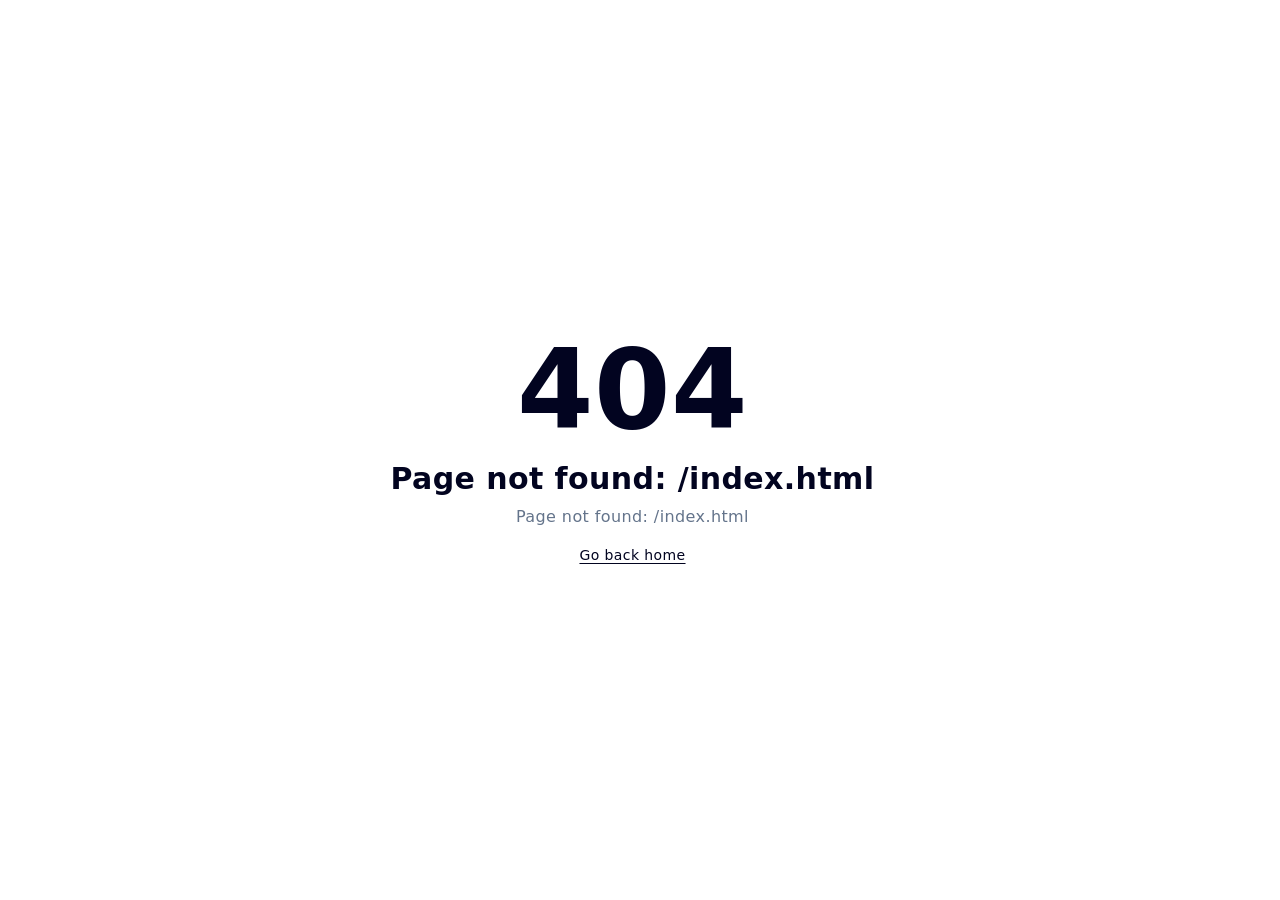
==== index.html @ 9f957e8a "init" ====
<!DOCTYPE html><html><head><meta charset="utf-8"><meta name="viewport" content="width=device-width, initial-scale=1"><script type="importmap">{"imports":{"#entry":"/_nuxt/DWWv4nrf.js"}}</script><title>InsightReader - 划词即问，即刻理解</title><link rel="stylesheet" href="/_nuxt/entry.cuLPhaO3.css" crossorigin><link rel="modulepreload" as="script" crossorigin href="/_nuxt/DWWv4nrf.js"><link rel="prefetch" as="script" crossorigin href="/_nuxt/DJZEI4eK.js"><link rel="prefetch" as="style" crossorigin href="/_nuxt/error-404.uf7-JO-j.css"><link rel="prefetch" as="script" crossorigin href="/_nuxt/D7Zs7Qw2.js"><link rel="prefetch" as="script" crossorigin href="/_nuxt/C3IiFqp8.js"><link rel="prefetch" as="style" crossorigin href="/_nuxt/error-500.CHLIJhcO.css"><link rel="prefetch" as="script" crossorigin href="/_nuxt/B2OCNB9g.js"><meta name="description" content="最好的阅读辅助工具"><script type="module" src="/_nuxt/DWWv4nrf.js" crossorigin></script><script id="unhead:payload" type="application/json">{"title":"InsightReader - 划词即问，即刻理解"}</script></head><body><div id="__nuxt"></div><div id="teleports"></div><script type="application/json" data-nuxt-data="nuxt-app" data-ssr="false" id="__NUXT_DATA__">[{"prerenderedAt":1,"serverRendered":2},1761038741684,false]</script><script>window.__NUXT__={};window.__NUXT__.config={public:{apiBase:"http://localhost:8886"},app:{baseURL:"/",buildId:"2e8b987e-43d2-4d5a-ba35-67a09da35ffc",buildAssetsDir:"/_nuxt/",cdnURL:""}}</script></body></html>
---- _nuxt/entry.cuLPhaO3.css ----
*,::backdrop,:after,:before{--tw-border-spacing-x:0;--tw-border-spacing-y:0;--tw-translate-x:0;--tw-translate-y:0;--tw-rotate:0;--tw-skew-x:0;--tw-skew-y:0;--tw-scale-x:1;--tw-scale-y:1;--tw-pan-x: ;--tw-pan-y: ;--tw-pinch-zoom: ;--tw-scroll-snap-strictness:proximity;--tw-gradient-from-position: ;--tw-gradient-via-position: ;--tw-gradient-to-position: ;--tw-ordinal: ;--tw-slashed-zero: ;--tw-numeric-figure: ;--tw-numeric-spacing: ;--tw-numeric-fraction: ;--tw-ring-inset: ;--tw-ring-offset-width:0px;--tw-ring-offset-color:#fff;--tw-ring-color:#3b82f680;--tw-ring-offset-shadow:0 0 #0000;--tw-ring-shadow:0 0 #0000;--tw-shadow:0 0 #0000;--tw-shadow-colored:0 0 #0000;--tw-blur: ;--tw-brightness: ;--tw-contrast: ;--tw-grayscale: ;--tw-hue-rotate: ;--tw-invert: ;--tw-saturate: ;--tw-sepia: ;--tw-drop-shadow: ;--tw-backdrop-blur: ;--tw-backdrop-brightness: ;--tw-backdrop-contrast: ;--tw-backdrop-grayscale: ;--tw-backdrop-hue-rotate: ;--tw-backdrop-invert: ;--tw-backdrop-opacity: ;--tw-backdrop-saturate: ;--tw-backdrop-sepia: ;--tw-contain-size: ;--tw-contain-layout: ;--tw-contain-paint: ;--tw-contain-style: }:host,html{line-height:1.5;-webkit-text-size-adjust:100%;font-family:ui-sans-serif,system-ui,sans-serif,Apple Color Emoji,Segoe UI Emoji,Segoe UI Symbol,Noto Color Emoji;font-feature-settings:normal;font-variation-settings:normal;tab-size:4;-webkit-tap-highlight-color:transparent}sub,sup{font-size:75%;line-height:0;position:relative;vertical-align:initial}button,input:where([type=button]),input:where([type=reset]),input:where([type=submit]){-webkit-appearance:button;background-color:initial;background-image:none}progress{vertical-align:initial}.w-fit{width:fit-content}.select-none{-webkit-user-select:none;user-select:none}.select-text{-webkit-user-select:text;user-select:text}.border-amber-200\/50{border-color:#fde68a80}.border-transparent{border-color:#0000}.border-l-transparent{border-left-color:#0000}.border-t-transparent{border-top-color:#0000}.bg-transparent{background-color:initial}.bg-\[radial-gradient\(\#e5e7eb_0\.5px\,transparent_0\.5px\)\]{background-image:radial-gradient(#e5e7eb .5px,#0000 0)}.bg-\[radial-gradient\(\#e5e7eb_1px\,transparent_1px\)\]{background-image:radial-gradient(#e5e7eb 1px,#0000 0)}.from-amber-100{--tw-gradient-from:#fef3c7 var(--tw-gradient-from-position);--tw-gradient-to:#fef3c700 var(--tw-gradient-to-position);--tw-gradient-stops:var(--tw-gradient-from),var(--tw-gradient-to)}.from-amber-400{--tw-gradient-from:#fbbf24 var(--tw-gradient-from-position);--tw-gradient-to:#fbbf2400 var(--tw-gradient-to-position);--tw-gradient-stops:var(--tw-gradient-from),var(--tw-gradient-to)}.from-amber-50\/50{--tw-gradient-from:#fffbeb80 var(--tw-gradient-from-position);--tw-gradient-to:#fffbeb00 var(--tw-gradient-to-position);--tw-gradient-stops:var(--tw-gradient-from),var(--tw-gradient-to)}.from-amber-500{--tw-gradient-from:#f59e0b var(--tw-gradient-from-position);--tw-gradient-to:#f59e0b00 var(--tw-gradient-to-position);--tw-gradient-stops:var(--tw-gradient-from),var(--tw-gradient-to)}.from-amber-600{--tw-gradient-from:#d97706 var(--tw-gradient-from-position);--tw-gradient-to:#d9770600 var(--tw-gradient-to-position);--tw-gradient-stops:var(--tw-gradient-from),var(--tw-gradient-to)}.from-blue-400{--tw-gradient-from:#60a5fa var(--tw-gradient-from-position);--tw-gradient-to:#60a5fa00 var(--tw-gradient-to-position);--tw-gradient-stops:var(--tw-gradient-from),var(--tw-gradient-to)}.from-blue-50{--tw-gradient-from:#eff6ff var(--tw-gradient-from-position);--tw-gradient-to:#eff6ff00 var(--tw-gradient-to-position);--tw-gradient-stops:var(--tw-gradient-from),var(--tw-gradient-to)}.from-blue-500{--tw-gradient-from:#3b82f6 var(--tw-gradient-from-position);--tw-gradient-to:#3b82f600 var(--tw-gradient-to-position);--tw-gradient-stops:var(--tw-gradient-from),var(--tw-gradient-to)}.from-emerald-100{--tw-gradient-from:#d1fae5 var(--tw-gradient-from-position);--tw-gradient-to:#d1fae500 var(--tw-gradient-to-position);--tw-gradient-stops:var(--tw-gradient-from),var(--tw-gradient-to)}.from-emerald-400{--tw-gradient-from:#34d399 var(--tw-gradient-from-position);--tw-gradient-to:#34d39900 var(--tw-gradient-to-position);--tw-gradient-stops:var(--tw-gradient-from),var(--tw-gradient-to)}.from-emerald-50{--tw-gradient-from:#ecfdf5 var(--tw-gradient-from-position);--tw-gradient-to:#ecfdf500 var(--tw-gradient-to-position);--tw-gradient-stops:var(--tw-gradient-from),var(--tw-gradient-to)}.from-emerald-50\/50{--tw-gradient-from:#ecfdf580 var(--tw-gradient-from-position);--tw-gradient-to:#ecfdf500 var(--tw-gradient-to-position);--tw-gradient-stops:var(--tw-gradient-from),var(--tw-gradient-to)}.from-emerald-50\/80{--tw-gradient-from:#ecfdf5cc var(--tw-gradient-from-position);--tw-gradient-to:#ecfdf500 var(--tw-gradient-to-position);--tw-gradient-stops:var(--tw-gradient-from),var(--tw-gradient-to)}.from-emerald-500{--tw-gradient-from:#10b981 var(--tw-gradient-from-position);--tw-gradient-to:#10b98100 var(--tw-gradient-to-position);--tw-gradient-stops:var(--tw-gradient-from),var(--tw-gradient-to)}.from-emerald-600{--tw-gradient-from:#059669 var(--tw-gradient-from-position);--tw-gradient-to:#05966900 var(--tw-gradient-to-position);--tw-gradient-stops:var(--tw-gradient-from),var(--tw-gradient-to)}.from-gray-200{--tw-gradient-from:#e5e7eb var(--tw-gradient-from-position);--tw-gradient-to:#e5e7eb00 var(--tw-gradient-to-position);--tw-gradient-stops:var(--tw-gradient-from),var(--tw-gradient-to)}.from-gray-50{--tw-gradient-from:#f9fafb var(--tw-gradient-from-position);--tw-gradient-to:#f9fafb00 var(--tw-gradient-to-position);--tw-gradient-stops:var(--tw-gradient-from),var(--tw-gradient-to)}.from-gray-900{--tw-gradient-from:#111827 var(--tw-gradient-from-position);--tw-gradient-to:#11182700 var(--tw-gradient-to-position);--tw-gradient-stops:var(--tw-gradient-from),var(--tw-gradient-to)}.from-green-400{--tw-gradient-from:#4ade80 var(--tw-gradient-from-position);--tw-gradient-to:#4ade8000 var(--tw-gradient-to-position);--tw-gradient-stops:var(--tw-gradient-from),var(--tw-gradient-to)}.from-indigo-50\/50{--tw-gradient-from:#eef2ff80 var(--tw-gradient-from-position);--tw-gradient-to:#eef2ff00 var(--tw-gradient-to-position);--tw-gradient-stops:var(--tw-gradient-from),var(--tw-gradient-to)}.from-indigo-500{--tw-gradient-from:#6366f1 var(--tw-gradient-from-position);--tw-gradient-to:#6366f100 var(--tw-gradient-to-position);--tw-gradient-stops:var(--tw-gradient-from),var(--tw-gradient-to)}.from-indigo-600{--tw-gradient-from:#4f46e5 var(--tw-gradient-from-position);--tw-gradient-to:#4f46e500 var(--tw-gradient-to-position);--tw-gradient-stops:var(--tw-gradient-from),var(--tw-gradient-to)}.from-orange-50{--tw-gradient-from:#fff7ed var(--tw-gradient-from-position);--tw-gradient-to:#fff7ed00 var(--tw-gradient-to-position);--tw-gradient-stops:var(--tw-gradient-from),var(--tw-gradient-to)}.from-orange-500{--tw-gradient-from:#f97316 var(--tw-gradient-from-position);--tw-gradient-to:#f9731600 var(--tw-gradient-to-position);--tw-gradient-stops:var(--tw-gradient-from),var(--tw-gradient-to)}.from-purple-100{--tw-gradient-from:#f3e8ff var(--tw-gradient-from-position);--tw-gradient-to:#f3e8ff00 var(--tw-gradient-to-position);--tw-gradient-stops:var(--tw-gradient-from),var(--tw-gradient-to)}.from-purple-50{--tw-gradient-from:#faf5ff var(--tw-gradient-from-position);--tw-gradient-to:#faf5ff00 var(--tw-gradient-to-position);--tw-gradient-stops:var(--tw-gradient-from),var(--tw-gradient-to)}.from-purple-500{--tw-gradient-from:#a855f7 var(--tw-gradient-from-position);--tw-gradient-to:#a855f700 var(--tw-gradient-to-position);--tw-gradient-stops:var(--tw-gradient-from),var(--tw-gradient-to)}.from-purple-600{--tw-gradient-from:#9333ea var(--tw-gradient-from-position);--tw-gradient-to:#9333ea00 var(--tw-gradient-to-position);--tw-gradient-stops:var(--tw-gradient-from),var(--tw-gradient-to)}.from-purple-800{--tw-gradient-from:#6b21a8 var(--tw-gradient-from-position);--tw-gradient-to:#6b21a800 var(--tw-gradient-to-position);--tw-gradient-stops:var(--tw-gradient-from),var(--tw-gradient-to)}.from-rose-50\/50{--tw-gradient-from:#fff1f280 var(--tw-gradient-from-position);--tw-gradient-to:#fff1f200 var(--tw-gradient-to-position);--tw-gradient-stops:var(--tw-gradient-from),var(--tw-gradient-to)}.from-rose-500{--tw-gradient-from:#f43f5e var(--tw-gradient-from-position);--tw-gradient-to:#f43f5e00 var(--tw-gradient-to-position);--tw-gradient-stops:var(--tw-gradient-from),var(--tw-gradient-to)}.from-slate-100{--tw-gradient-from:#f1f5f9 var(--tw-gradient-from-position);--tw-gradient-to:#f1f5f900 var(--tw-gradient-to-position);--tw-gradient-stops:var(--tw-gradient-from),var(--tw-gradient-to)}.from-slate-50{--tw-gradient-from:#f8fafc var(--tw-gradient-from-position);--tw-gradient-to:#f8fafc00 var(--tw-gradient-to-position);--tw-gradient-stops:var(--tw-gradient-from),var(--tw-gradient-to)}.from-slate-50\/30{--tw-gradient-from:#f8fafc4d var(--tw-gradient-from-position);--tw-gradient-to:#f8fafc00 var(--tw-gradient-to-position);--tw-gradient-stops:var(--tw-gradient-from),var(--tw-gradient-to)}.from-slate-50\/50{--tw-gradient-from:#f8fafc80 var(--tw-gradient-from-position);--tw-gradient-to:#f8fafc00 var(--tw-gradient-to-position);--tw-gradient-stops:var(--tw-gradient-from),var(--tw-gradient-to)}.from-slate-500{--tw-gradient-from:#64748b var(--tw-gradient-from-position);--tw-gradient-to:#64748b00 var(--tw-gradient-to-position);--tw-gradient-stops:var(--tw-gradient-from),var(--tw-gradient-to)}.from-slate-600{--tw-gradient-from:#475569 var(--tw-gradient-from-position);--tw-gradient-to:#47556900 var(--tw-gradient-to-position);--tw-gradient-stops:var(--tw-gradient-from),var(--tw-gradient-to)}.from-slate-800{--tw-gradient-from:#1e293b var(--tw-gradient-from-position);--tw-gradient-to:#1e293b00 var(--tw-gradient-to-position);--tw-gradient-stops:var(--tw-gradient-from),var(--tw-gradient-to)}.from-teal-50{--tw-gradient-from:#f0fdfa var(--tw-gradient-from-position);--tw-gradient-to:#f0fdfa00 var(--tw-gradient-to-position);--tw-gradient-stops:var(--tw-gradient-from),var(--tw-gradient-to)}.from-teal-50\/50{--tw-gradient-from:#f0fdfa80 var(--tw-gradient-from-position);--tw-gradient-to:#f0fdfa00 var(--tw-gradient-to-position);--tw-gradient-stops:var(--tw-gradient-from),var(--tw-gradient-to)}.from-teal-500{--tw-gradient-from:#14b8a6 var(--tw-gradient-from-position);--tw-gradient-to:#14b8a600 var(--tw-gradient-to-position);--tw-gradient-stops:var(--tw-gradient-from),var(--tw-gradient-to)}.from-transparent{--tw-gradient-from:#0000 var(--tw-gradient-from-position);--tw-gradient-to:#0000 var(--tw-gradient-to-position);--tw-gradient-stops:var(--tw-gradient-from),var(--tw-gradient-to)}.from-violet-100{--tw-gradient-from:#ede9fe var(--tw-gradient-from-position);--tw-gradient-to:#ede9fe00 var(--tw-gradient-to-position);--tw-gradient-stops:var(--tw-gradient-from),var(--tw-gradient-to)}.from-violet-500{--tw-gradient-from:#8b5cf6 var(--tw-gradient-from-position);--tw-gradient-to:#8b5cf600 var(--tw-gradient-to-position);--tw-gradient-stops:var(--tw-gradient-from),var(--tw-gradient-to)}.from-violet-500\/80{--tw-gradient-from:#8b5cf6cc var(--tw-gradient-from-position);--tw-gradient-to:#8b5cf600 var(--tw-gradient-to-position);--tw-gradient-stops:var(--tw-gradient-from),var(--tw-gradient-to)}.from-violet-600{--tw-gradient-from:#7c3aed var(--tw-gradient-from-position);--tw-gradient-to:#7c3aed00 var(--tw-gradient-to-position);--tw-gradient-stops:var(--tw-gradient-from),var(--tw-gradient-to)}.from-white{--tw-gradient-from:#fff var(--tw-gradient-from-position);--tw-gradient-to:#fff0 var(--tw-gradient-to-position);--tw-gradient-stops:var(--tw-gradient-from),var(--tw-gradient-to)}.from-yellow-500{--tw-gradient-from:#eab308 var(--tw-gradient-from-position);--tw-gradient-to:#eab30800 var(--tw-gradient-to-position);--tw-gradient-stops:var(--tw-gradient-from),var(--tw-gradient-to)}.via-gray-200{--tw-gradient-to:#e5e7eb00 var(--tw-gradient-to-position);--tw-gradient-stops:var(--tw-gradient-from),#e5e7eb var(--tw-gradient-via-position),var(--tw-gradient-to)}.via-gray-800{--tw-gradient-to:#1f293700 var(--tw-gradient-to-position);--tw-gradient-stops:var(--tw-gradient-from),#1f2937 var(--tw-gradient-via-position),var(--tw-gradient-to)}.via-slate-50\/30{--tw-gradient-to:#f8fafc00 var(--tw-gradient-to-position);--tw-gradient-stops:var(--tw-gradient-from),#f8fafc4d var(--tw-gradient-via-position),var(--tw-gradient-to)}.via-slate-700{--tw-gradient-to:#33415500 var(--tw-gradient-to-position);--tw-gradient-stops:var(--tw-gradient-from),#334155 var(--tw-gradient-via-position),var(--tw-gradient-to)}.via-teal-50{--tw-gradient-to:#f0fdfa00 var(--tw-gradient-to-position);--tw-gradient-stops:var(--tw-gradient-from),#f0fdfa var(--tw-gradient-via-position),var(--tw-gradient-to)}.via-teal-600{--tw-gradient-to:#0d948800 var(--tw-gradient-to-position);--tw-gradient-stops:var(--tw-gradient-from),#0d9488 var(--tw-gradient-via-position),var(--tw-gradient-to)}.via-violet-700{--tw-gradient-to:#6d28d900 var(--tw-gradient-to-position);--tw-gradient-stops:var(--tw-gradient-from),#6d28d9 var(--tw-gradient-via-position),var(--tw-gradient-to)}.via-white{--tw-gradient-to:#fff0 var(--tw-gradient-to-position);--tw-gradient-stops:var(--tw-gradient-from),#fff var(--tw-gradient-via-position),var(--tw-gradient-to)}.via-white\/20{--tw-gradient-to:#fff0 var(--tw-gradient-to-position);--tw-gradient-stops:var(--tw-gradient-from),#fff3 var(--tw-gradient-via-position),var(--tw-gradient-to)}.to-blue-50\/50{--tw-gradient-to:#eff6ff80 var(--tw-gradient-to-position)}.to-cyan-50\/50{--tw-gradient-to:#ecfeff80 var(--tw-gradient-to-position)}.to-green-50\/50{--tw-gradient-to:#f0fdf480 var(--tw-gradient-to-position)}.to-orange-50\/50{--tw-gradient-to:#fff7ed80 var(--tw-gradient-to-position)}.to-pink-50\/50{--tw-gradient-to:#fdf2f880 var(--tw-gradient-to-position)}.to-purple-600\/80{--tw-gradient-to:#9333eacc var(--tw-gradient-to-position)}.to-teal-50\/50{--tw-gradient-to:#f0fdfa80 var(--tw-gradient-to-position)}.to-teal-50\/80{--tw-gradient-to:#f0fdfacc var(--tw-gradient-to-position)}.to-transparent{--tw-gradient-to:#0000 var(--tw-gradient-to-position)}.to-zinc-50\/30{--tw-gradient-to:#fafafa4d var(--tw-gradient-to-position)}.to-zinc-50\/50{--tw-gradient-to:#fafafa80 var(--tw-gradient-to-position)}.object-cover{object-fit:cover}.text-transparent{color:#0000}.shadow-2xl{--tw-shadow:0 25px 50px -12px #00000040;--tw-shadow-colored:0 25px 50px -12px var(--tw-shadow-color)}.shadow-lg{--tw-shadow:0 10px 15px -3px #0000001a,0 4px 6px -4px #0000001a;--tw-shadow-colored:0 10px 15px -3px var(--tw-shadow-color),0 4px 6px -4px var(--tw-shadow-color)}.shadow-md{--tw-shadow:0 4px 6px -1px #0000001a,0 2px 4px -2px #0000001a;--tw-shadow-colored:0 4px 6px -1px var(--tw-shadow-color),0 2px 4px -2px var(--tw-shadow-color)}.shadow-sm{--tw-shadow:0 1px 2px 0 #0000000d;--tw-shadow-colored:0 1px 2px 0 var(--tw-shadow-color)}.shadow-emerald-500\/25{--tw-shadow-color:#10b98140;--tw-shadow:var(--tw-shadow-colored)}.shadow-emerald-500\/50{--tw-shadow-color:#10b98180;--tw-shadow:var(--tw-shadow-colored)}.shadow-gray-200\/50{--tw-shadow-color:#e5e7eb80;--tw-shadow:var(--tw-shadow-colored)}.outline-none{outline:2px solid #0000;outline-offset:2px}.file\:bg-transparent::file-selector-button{background-color:initial}.hover\:from-blue-600:hover{--tw-gradient-from:#2563eb var(--tw-gradient-from-position);--tw-gradient-to:#2563eb00 var(--tw-gradient-to-position);--tw-gradient-stops:var(--tw-gradient-from),var(--tw-gradient-to)}.hover\:from-emerald-50:hover{--tw-gradient-from:#ecfdf5 var(--tw-gradient-from-position);--tw-gradient-to:#ecfdf500 var(--tw-gradient-to-position);--tw-gradient-stops:var(--tw-gradient-from),var(--tw-gradient-to)}.hover\:from-emerald-600:hover{--tw-gradient-from:#059669 var(--tw-gradient-from-position);--tw-gradient-to:#05966900 var(--tw-gradient-to-position);--tw-gradient-stops:var(--tw-gradient-from),var(--tw-gradient-to)}.hover\:from-emerald-700:hover{--tw-gradient-from:#047857 var(--tw-gradient-from-position);--tw-gradient-to:#04785700 var(--tw-gradient-to-position);--tw-gradient-stops:var(--tw-gradient-from),var(--tw-gradient-to)}.hover\:from-orange-600:hover{--tw-gradient-from:#ea580c var(--tw-gradient-from-position);--tw-gradient-to:#ea580c00 var(--tw-gradient-to-position);--tw-gradient-stops:var(--tw-gradient-from),var(--tw-gradient-to)}.hover\:from-purple-700:hover{--tw-gradient-from:#7e22ce var(--tw-gradient-from-position);--tw-gradient-to:#7e22ce00 var(--tw-gradient-to-position);--tw-gradient-stops:var(--tw-gradient-from),var(--tw-gradient-to)}.hover\:from-slate-50:hover{--tw-gradient-from:#f8fafc var(--tw-gradient-from-position);--tw-gradient-to:#f8fafc00 var(--tw-gradient-to-position);--tw-gradient-stops:var(--tw-gradient-from),var(--tw-gradient-to)}.hover\:from-violet-600:hover{--tw-gradient-from:#7c3aed var(--tw-gradient-from-position);--tw-gradient-to:#7c3aed00 var(--tw-gradient-to-position);--tw-gradient-stops:var(--tw-gradient-from),var(--tw-gradient-to)}.hover\:shadow-lg:hover{--tw-shadow:0 10px 15px -3px #0000001a,0 4px 6px -4px #0000001a;--tw-shadow-colored:0 10px 15px -3px var(--tw-shadow-color),0 4px 6px -4px var(--tw-shadow-color)}.hover\:shadow-md:hover{--tw-shadow:0 4px 6px -1px #0000001a,0 2px 4px -2px #0000001a;--tw-shadow-colored:0 4px 6px -1px var(--tw-shadow-color),0 2px 4px -2px var(--tw-shadow-color)}.hover\:shadow-sm:hover{--tw-shadow:0 1px 2px 0 #0000000d;--tw-shadow-colored:0 1px 2px 0 var(--tw-shadow-color)}.hover\:shadow-xl:hover{--tw-shadow:0 20px 25px -5px #0000001a,0 8px 10px -6px #0000001a;--tw-shadow-colored:0 20px 25px -5px var(--tw-shadow-color),0 8px 10px -6px var(--tw-shadow-color)}.hover\:shadow-emerald-500\/30:hover{--tw-shadow-color:#10b9814d;--tw-shadow:var(--tw-shadow-colored)}.hover\:shadow-gray-200\/50:hover{--tw-shadow-color:#e5e7eb80;--tw-shadow:var(--tw-shadow-colored)}.focus\:outline-none:focus{outline:2px solid #0000;outline-offset:2px}.focus-visible\:outline-none:focus-visible{outline:2px solid #0000;outline-offset:2px}.focus-visible\:ring-2:focus-visible{--tw-ring-offset-shadow:var(--tw-ring-inset) 0 0 0 var(--tw-ring-offset-width) var(--tw-ring-offset-color);--tw-ring-shadow:var(--tw-ring-inset) 0 0 0 calc(2px + var(--tw-ring-offset-width)) var(--tw-ring-color)}.focus-visible\:ring-2:focus-visible,.focus-visible\:ring-\[3px\]:focus-visible{box-shadow:var(--tw-ring-offset-shadow),var(--tw-ring-shadow),var(--tw-shadow,0 0 #0000)}.focus-visible\:ring-\[3px\]:focus-visible{--tw-ring-offset-shadow:var(--tw-ring-inset) 0 0 0 var(--tw-ring-offset-width) var(--tw-ring-offset-color);--tw-ring-shadow:var(--tw-ring-inset) 0 0 0 calc(3px + var(--tw-ring-offset-width)) var(--tw-ring-color)}.disabled\:from-gray-300:disabled{--tw-gradient-from:#d1d5db var(--tw-gradient-from-position);--tw-gradient-to:#d1d5db00 var(--tw-gradient-to-position);--tw-gradient-stops:var(--tw-gradient-from),var(--tw-gradient-to)}.group:hover .group-hover\:shadow-lg{--tw-shadow:0 10px 15px -3px #0000001a,0 4px 6px -4px #0000001a;--tw-shadow-colored:0 10px 15px -3px var(--tw-shadow-color),0 4px 6px -4px var(--tw-shadow-color);box-shadow:var(--tw-ring-offset-shadow,0 0 #0000),var(--tw-ring-shadow,0 0 #0000),var(--tw-shadow)}.peer:focus~.peer-focus\:outline-none{outline:2px solid #0000;outline-offset:2px}@media(min-width:640px){.sm\:block{display:block}.sm\:w-\[540px\]{width:540px}.sm\:max-w-lg{max-width:32rem}.sm\:max-w-sm{max-width:24rem}.sm\:grid-cols-3{grid-template-columns:repeat(3,minmax(0,1fr))}.sm\:flex-row{flex-direction:row}.sm\:justify-end{justify-content:flex-end}.sm\:gap-x-2{column-gap:.5rem}.sm\:rounded-lg{border-radius:var(--radius)}.sm\:pr-2\.5{padding-right:.625rem}.sm\:text-left{text-align:left}}@font-face{font-display:swap;font-family:TsangerJinKai03;font-style:normal;font-weight:400;src:url(../仓耳今楷01-W04.ttf) format("truetype")}*,:after,:before{--tw-border-spacing-x:0;--tw-border-spacing-y:0;--tw-translate-x:0;--tw-translate-y:0;--tw-rotate:0;--tw-skew-x:0;--tw-skew-y:0;--tw-scale-x:1;--tw-scale-y:1;--tw-pan-x: ;--tw-pan-y: ;--tw-pinch-zoom: ;--tw-scroll-snap-strictness:proximity;--tw-gradient-from-position: ;--tw-gradient-via-position: ;--tw-gradient-to-position: ;--tw-ordinal: ;--tw-slashed-zero: ;--tw-numeric-figure: ;--tw-numeric-spacing: ;--tw-numeric-fraction: ;--tw-ring-inset: ;--tw-ring-offset-width:0px;--tw-ring-offset-color:#fff;--tw-ring-color:rgba(59,130,246,.5);--tw-ring-offset-shadow:0 0 #0000;--tw-ring-shadow:0 0 #0000;--tw-shadow:0 0 #0000;--tw-shadow-colored:0 0 #0000;--tw-blur: ;--tw-brightness: ;--tw-contrast: ;--tw-grayscale: ;--tw-hue-rotate: ;--tw-invert: ;--tw-saturate: ;--tw-sepia: ;--tw-drop-shadow: ;--tw-backdrop-blur: ;--tw-backdrop-brightness: ;--tw-backdrop-contrast: ;--tw-backdrop-grayscale: ;--tw-backdrop-hue-rotate: ;--tw-backdrop-invert: ;--tw-backdrop-opacity: ;--tw-backdrop-saturate: ;--tw-backdrop-sepia: ;--tw-contain-size: ;--tw-contain-layout: ;--tw-contain-paint: ;--tw-contain-style: }::backdrop{--tw-border-spacing-x:0;--tw-border-spacing-y:0;--tw-translate-x:0;--tw-translate-y:0;--tw-rotate:0;--tw-skew-x:0;--tw-skew-y:0;--tw-scale-x:1;--tw-scale-y:1;--tw-pan-x: ;--tw-pan-y: ;--tw-pinch-zoom: ;--tw-scroll-snap-strictness:proximity;--tw-gradient-from-position: ;--tw-gradient-via-position: ;--tw-gradient-to-position: ;--tw-ordinal: ;--tw-slashed-zero: ;--tw-numeric-figure: ;--tw-numeric-spacing: ;--tw-numeric-fraction: ;--tw-ring-inset: ;--tw-ring-offset-width:0px;--tw-ring-offset-color:#fff;--tw-ring-color:rgba(59,130,246,.5);--tw-ring-offset-shadow:0 0 #0000;--tw-ring-shadow:0 0 #0000;--tw-shadow:0 0 #0000;--tw-shadow-colored:0 0 #0000;--tw-blur: ;--tw-brightness: ;--tw-contrast: ;--tw-grayscale: ;--tw-hue-rotate: ;--tw-invert: ;--tw-saturate: ;--tw-sepia: ;--tw-drop-shadow: ;--tw-backdrop-blur: ;--tw-backdrop-brightness: ;--tw-backdrop-contrast: ;--tw-backdrop-grayscale: ;--tw-backdrop-hue-rotate: ;--tw-backdrop-invert: ;--tw-backdrop-opacity: ;--tw-backdrop-saturate: ;--tw-backdrop-sepia: ;--tw-contain-size: ;--tw-contain-layout: ;--tw-contain-paint: ;--tw-contain-style: }/*! tailwindcss v3.4.18 | MIT License | https://tailwindcss.com*/*,:after,:before{border:0 solid #e5e7eb;box-sizing:border-box}:after,:before{--tw-content:""}:host,html{line-height:1.5;-webkit-text-size-adjust:100%;font-family:ui-sans-serif,system-ui,sans-serif,Apple Color Emoji,Segoe UI Emoji,Segoe UI Symbol,Noto Color Emoji;font-feature-settings:normal;font-variation-settings:normal;-moz-tab-size:4;-o-tab-size:4;tab-size:4;-webkit-tap-highlight-color:transparent}body{line-height:inherit;margin:0}hr{border-top-width:1px;color:inherit;height:0}abbr:where([title]){-webkit-text-decoration:underline dotted;text-decoration:underline dotted}h1,h2,h3,h4,h5,h6{font-size:inherit;font-weight:inherit}a{color:inherit;text-decoration:inherit}b,strong{font-weight:bolder}code,kbd,pre,samp{font-family:ui-monospace,SFMono-Regular,Menlo,Monaco,Consolas,Liberation Mono,Courier New,monospace;font-feature-settings:normal;font-size:1em;font-variation-settings:normal}small{font-size:80%}sub,sup{font-size:75%;line-height:0;position:relative;vertical-align:baseline}sub{bottom:-.25em}sup{top:-.5em}table{border-collapse:collapse;border-color:inherit;text-indent:0}button,input,optgroup,select,textarea{color:inherit;font-family:inherit;font-feature-settings:inherit;font-size:100%;font-variation-settings:inherit;font-weight:inherit;letter-spacing:inherit;line-height:inherit;margin:0;padding:0}button,select{text-transform:none}button,input:where([type=button]),input:where([type=reset]),input:where([type=submit]){-webkit-appearance:button;background-color:transparent;background-image:none}:-moz-focusring{outline:auto}:-moz-ui-invalid{box-shadow:none}progress{vertical-align:baseline}::-webkit-inner-spin-button,::-webkit-outer-spin-button{height:auto}[type=search]{-webkit-appearance:textfield;outline-offset:-2px}::-webkit-search-decoration{-webkit-appearance:none}::-webkit-file-upload-button{-webkit-appearance:button;font:inherit}summary{display:list-item}blockquote,dd,dl,figure,h1,h2,h3,h4,h5,h6,hr,p,pre{margin:0}fieldset{margin:0}fieldset,legend{padding:0}menu,ol,ul{list-style:none;margin:0;padding:0}dialog{padding:0}textarea{resize:vertical}input::-moz-placeholder,textarea::-moz-placeholder{color:#9ca3af;opacity:1}input::placeholder,textarea::placeholder{color:#9ca3af;opacity:1}[role=button],button{cursor:pointer}:disabled{cursor:default}audio,canvas,embed,iframe,img,object,svg,video{display:block;vertical-align:middle}img,video{height:auto;max-width:100%}[hidden]:where(:not([hidden=until-found])){display:none}:root{--background:0 0% 100%;--foreground:222.2 84% 4.9%;--card:0 0% 100%;--card-foreground:222.2 84% 4.9%;--popover:0 0% 100%;--popover-foreground:222.2 84% 4.9%;--primary:217.2 91.2% 59.8%;--primary-foreground:222.2 47.4% 11.2%;--secondary:210 40% 96.1%;--secondary-foreground:222.2 47.4% 11.2%;--muted:210 40% 96.1%;--muted-foreground:215.4 16.3% 46.9%;--accent:210 40% 96.1%;--accent-foreground:222.2 47.4% 11.2%;--destructive:0 84.2% 60.2%;--destructive-foreground:210 40% 98%;--border:214.3 31.8% 91.4%;--input:214.3 31.8% 91.4%;--ring:217.2 91.2% 59.8%;--radius:.75rem}*{border-color:hsl(var(--border));outline-color:hsl(var(--ring)/.5)}html{scroll-behavior:smooth;scrollbar-gutter:stable}body{background-color:hsl(var(--background));color:hsl(var(--foreground));-webkit-font-smoothing:antialiased;-moz-osx-font-smoothing:grayscale;font-family:Inter,system-ui,-apple-system,sans-serif;font-feature-settings:"cv11","ss01";font-variation-settings:"opsz" 32}:focus{outline:2px solid transparent;outline-offset:2px}:focus-visible{border-radius:calc(var(--radius) - 4px);--tw-ring-offset-shadow:var(--tw-ring-inset) 0 0 0 var(--tw-ring-offset-width) var(--tw-ring-offset-color);--tw-ring-shadow:var(--tw-ring-inset) 0 0 0 calc(2px + var(--tw-ring-offset-width)) var(--tw-ring-color);box-shadow:var(--tw-ring-offset-shadow),var(--tw-ring-shadow),var(--tw-shadow,0 0 #0000);--tw-ring-color:hsl(var(--primary));--tw-ring-offset-width:2px;--tw-ring-offset-color:hsl(var(--background))}::-moz-selection{background-color:hsl(var(--primary)/.2);color:hsl(var(--primary))}::selection{background-color:hsl(var(--primary)/.2);color:hsl(var(--primary))}*{animation-duration:.2s;transition-duration:.2s;transition-property:color,background-color,border-color,text-decoration-color,fill,stroke;transition-timing-function:cubic-bezier(.4,0,.2,1)}.container{margin-left:auto;margin-right:auto;padding-left:2rem;padding-right:2rem;width:100%}@media(min-width:1400px){.container{max-width:1400px}}.sr-only{height:1px;margin:-1px;overflow:hidden;padding:0;position:absolute;width:1px;clip:rect(0,0,0,0);border-width:0;white-space:nowrap}.pointer-events-none{pointer-events:none}.pointer-events-auto{pointer-events:auto}.collapse{visibility:collapse}.fixed{position:fixed}.absolute{position:absolute}.relative{position:relative}.sticky{position:sticky}.-inset-0\.5{inset:-.125rem}.-inset-4{inset:-1rem}.inset-0{inset:0}.inset-x-0{left:0;right:0}.inset-y-0{bottom:0;top:0}.-bottom-2{bottom:-.5rem}.-bottom-40{bottom:-10rem}.-left-40{left:-10rem}.-right-1{right:-.25rem}.-right-40{right:-10rem}.-top-1{top:-.25rem}.-top-2{top:-.5rem}.-top-40{top:-10rem}.bottom-0{bottom:0}.bottom-20{bottom:5rem}.bottom-24{bottom:6rem}.bottom-4{bottom:1rem}.bottom-40{bottom:10rem}.bottom-6{bottom:1.5rem}.left-0{left:0}.left-1{left:.25rem}.left-1\/2{left:50%}.left-1\/4{left:25%}.left-2{left:.5rem}.left-3{left:.75rem}.left-4{left:1rem}.left-\[0\.6875rem\]{left:.6875rem}.left-\[50\%\]{left:50%}.right-0{right:0}.right-1\/3{right:33.333333%}.right-1\/4{right:25%}.right-2{right:.5rem}.right-24{right:6rem}.right-4{right:1rem}.right-6{right:1.5rem}.right-8{right:2rem}.top-0{top:0}.top-1{top:.25rem}.top-1\/2{top:50%}.top-1\/3{top:33.333333%}.top-2{top:.5rem}.top-3{top:.75rem}.top-4{top:1rem}.top-\[50\%\]{top:50%}.z-0{z-index:0}.z-10{z-index:10}.z-30{z-index:30}.z-40{z-index:40}.z-50{z-index:50}.col-start-2{grid-column-start:2}.row-span-2{grid-row:span 2/span 2}.row-start-1{grid-row-start:1}.m-4{margin:1rem}.-mx-1{margin-left:-.25rem;margin-right:-.25rem}.mx-auto{margin-left:auto;margin-right:auto}.my-1{margin-bottom:.25rem;margin-top:.25rem}.my-8{margin-bottom:2rem;margin-top:2rem}.-mt-1{margin-top:-.25rem}.mb-1{margin-bottom:.25rem}.mb-1\.5{margin-bottom:.375rem}.mb-16{margin-bottom:4rem}.mb-2{margin-bottom:.5rem}.mb-3{margin-bottom:.75rem}.mb-4{margin-bottom:1rem}.mb-6{margin-bottom:1.5rem}.mb-8{margin-bottom:2rem}.ml-1{margin-left:.25rem}.ml-1\.5{margin-left:.375rem}.ml-3{margin-left:.75rem}.ml-4{margin-left:1rem}.ml-auto{margin-left:auto}.mr-1{margin-right:.25rem}.mr-2{margin-right:.5rem}.mr-3{margin-right:.75rem}.mt-0\.5{margin-top:.125rem}.mt-1{margin-top:.25rem}.mt-1\.5{margin-top:.375rem}.mt-10{margin-top:2.5rem}.mt-2{margin-top:.5rem}.mt-20{margin-top:5rem}.mt-3{margin-top:.75rem}.mt-4{margin-top:1rem}.mt-6{margin-top:1.5rem}.mt-8{margin-top:2rem}.line-clamp-2{-webkit-line-clamp:2}.line-clamp-2,.line-clamp-3{display:-webkit-box;overflow:hidden;-webkit-box-orient:vertical}.line-clamp-3{-webkit-line-clamp:3}.block{display:block}.inline-block{display:inline-block}.flex{display:flex}.inline-flex{display:inline-flex}.table{display:table}.grid{display:grid}.hidden{display:none}.aspect-square{aspect-ratio:1/1}.size-3\.5{height:.875rem;width:.875rem}.size-4{height:1rem;width:1rem}.size-9{height:2.25rem;width:2.25rem}.h-1{height:.25rem}.h-1\.5{height:.375rem}.h-10{height:2.5rem}.h-12{height:3rem}.h-14{height:3.5rem}.h-16{height:4rem}.h-2{height:.5rem}.h-2\.5{height:.625rem}.h-20{height:5rem}.h-24{height:6rem}.h-3{height:.75rem}.h-3\.5{height:.875rem}.h-32{height:8rem}.h-4{height:1rem}.h-5{height:1.25rem}.h-6{height:1.5rem}.h-64{height:16rem}.h-7{height:1.75rem}.h-8{height:2rem}.h-80{height:20rem}.h-9{height:2.25rem}.h-96{height:24rem}.h-\[400px\]{height:400px}.h-\[calc\(100vh-64px\)\]{height:calc(100vh - 64px)}.h-\[var\(--reka-select-trigger-height\)\]{height:var(--reka-select-trigger-height)}.h-full{height:100%}.h-px{height:1px}.h-screen{height:100vh}.max-h-0{max-height:0}.max-h-\[80vh\]{max-height:80vh}.max-h-\[90vh\]{max-height:90vh}.max-h-\[calc\(80vh-100px\)\]{max-height:calc(80vh - 100px)}.max-h-screen{max-height:100vh}.min-h-20{min-height:5rem}.min-h-\[120px\]{min-height:120px}.min-h-\[320px\]{min-height:320px}.min-h-screen{min-height:100vh}.w-0\.5{width:.125rem}.w-1\.5{width:.375rem}.w-10{width:2.5rem}.w-11{width:2.75rem}.w-12{width:3rem}.w-14{width:3.5rem}.w-16{width:4rem}.w-2{width:.5rem}.w-2\.5{width:.625rem}.w-20{width:5rem}.w-24{width:6rem}.w-3{width:.75rem}.w-3\.5{width:.875rem}.w-3\/4{width:75%}.w-32{width:8rem}.w-4{width:1rem}.w-5{width:1.25rem}.w-6{width:1.5rem}.w-64{width:16rem}.w-7{width:1.75rem}.w-8{width:2rem}.w-80{width:20rem}.w-9{width:2.25rem}.w-96{width:24rem}.w-\[500px\]{width:500px}.w-\[580px\]{width:580px}.w-fit{width:-moz-fit-content;width:fit-content}.w-full{width:100%}.w-px{width:1px}.min-w-0{min-width:0}.min-w-32,.min-w-\[8rem\]{min-width:8rem}.min-w-\[var\(--reka-select-trigger-width\)\]{min-width:var(--reka-select-trigger-width)}.max-w-2xl{max-width:42rem}.max-w-3xl{max-width:48rem}.max-w-5xl{max-width:64rem}.max-w-6xl{max-width:72rem}.max-w-7xl{max-width:80rem}.max-w-\[calc\(100\%-2rem\)\]{max-width:calc(100% - 2rem)}.max-w-lg{max-width:32rem}.max-w-md{max-width:28rem}.max-w-none{max-width:none}.flex-1{flex:1 1 0%}.flex-shrink-0,.shrink-0{flex-shrink:0}.grow{flex-grow:1}.caption-bottom{caption-side:bottom}.border-collapse{border-collapse:collapse}.-translate-x-1\/2{--tw-translate-x:-50%}.-translate-x-1\/2,.-translate-x-2{transform:translate(var(--tw-translate-x),var(--tw-translate-y)) rotate(var(--tw-rotate)) skew(var(--tw-skew-x)) skewY(var(--tw-skew-y)) scaleX(var(--tw-scale-x)) scaleY(var(--tw-scale-y))}.-translate-x-2{--tw-translate-x:-.5rem}.-translate-y-1\/2{--tw-translate-y:-50%}.-translate-y-1\/2,.-translate-y-2{transform:translate(var(--tw-translate-x),var(--tw-translate-y)) rotate(var(--tw-rotate)) skew(var(--tw-skew-x)) skewY(var(--tw-skew-y)) scaleX(var(--tw-scale-x)) scaleY(var(--tw-scale-y))}.-translate-y-2{--tw-translate-y:-.5rem}.-translate-y-4{--tw-translate-y:-1rem}.-translate-y-4,.translate-x-0{transform:translate(var(--tw-translate-x),var(--tw-translate-y)) rotate(var(--tw-rotate)) skew(var(--tw-skew-x)) skewY(var(--tw-skew-y)) scaleX(var(--tw-scale-x)) scaleY(var(--tw-scale-y))}.translate-x-0{--tw-translate-x:0px}.translate-x-0\.5{--tw-translate-x:.125rem}.translate-x-0\.5,.translate-x-5{transform:translate(var(--tw-translate-x),var(--tw-translate-y)) rotate(var(--tw-rotate)) skew(var(--tw-skew-x)) skewY(var(--tw-skew-y)) scaleX(var(--tw-scale-x)) scaleY(var(--tw-scale-y))}.translate-x-5{--tw-translate-x:1.25rem}.translate-x-8{--tw-translate-x:2rem}.translate-x-8,.translate-x-\[-200\%\]{transform:translate(var(--tw-translate-x),var(--tw-translate-y)) rotate(var(--tw-rotate)) skew(var(--tw-skew-x)) skewY(var(--tw-skew-y)) scaleX(var(--tw-scale-x)) scaleY(var(--tw-scale-y))}.translate-x-\[-200\%\]{--tw-translate-x:-200%}.translate-x-\[-50\%\]{--tw-translate-x:-50%}.translate-x-\[-50\%\],.translate-x-full{transform:translate(var(--tw-translate-x),var(--tw-translate-y)) rotate(var(--tw-rotate)) skew(var(--tw-skew-x)) skewY(var(--tw-skew-y)) scaleX(var(--tw-scale-x)) scaleY(var(--tw-scale-y))}.translate-x-full{--tw-translate-x:100%}.translate-y-0{--tw-translate-y:0px}.translate-y-0,.translate-y-1{transform:translate(var(--tw-translate-x),var(--tw-translate-y)) rotate(var(--tw-rotate)) skew(var(--tw-skew-x)) skewY(var(--tw-skew-y)) scaleX(var(--tw-scale-x)) scaleY(var(--tw-scale-y))}.translate-y-1{--tw-translate-y:.25rem}.translate-y-2{--tw-translate-y:.5rem}.translate-y-2,.translate-y-4{transform:translate(var(--tw-translate-x),var(--tw-translate-y)) rotate(var(--tw-rotate)) skew(var(--tw-skew-x)) skewY(var(--tw-skew-y)) scaleX(var(--tw-scale-x)) scaleY(var(--tw-scale-y))}.translate-y-4{--tw-translate-y:1rem}.translate-y-\[-50\%\]{--tw-translate-y:-50%}.rotate-180,.translate-y-\[-50\%\]{transform:translate(var(--tw-translate-x),var(--tw-translate-y)) rotate(var(--tw-rotate)) skew(var(--tw-skew-x)) skewY(var(--tw-skew-y)) scaleX(var(--tw-scale-x)) scaleY(var(--tw-scale-y))}.rotate-180{--tw-rotate:180deg}.rotate-45{--tw-rotate:45deg}.rotate-45,.rotate-90{transform:translate(var(--tw-translate-x),var(--tw-translate-y)) rotate(var(--tw-rotate)) skew(var(--tw-skew-x)) skewY(var(--tw-skew-y)) scaleX(var(--tw-scale-x)) scaleY(var(--tw-scale-y))}.rotate-90{--tw-rotate:90deg}.scale-100{--tw-scale-x:1;--tw-scale-y:1}.scale-100,.scale-90{transform:translate(var(--tw-translate-x),var(--tw-translate-y)) rotate(var(--tw-rotate)) skew(var(--tw-skew-x)) skewY(var(--tw-skew-y)) scaleX(var(--tw-scale-x)) scaleY(var(--tw-scale-y))}.scale-90{--tw-scale-x:.9;--tw-scale-y:.9}.scale-95{--tw-scale-x:.95;--tw-scale-y:.95}.scale-95,.transform{transform:translate(var(--tw-translate-x),var(--tw-translate-y)) rotate(var(--tw-rotate)) skew(var(--tw-skew-x)) skewY(var(--tw-skew-y)) scaleX(var(--tw-scale-x)) scaleY(var(--tw-scale-y))}@keyframes ping{75%,to{opacity:0;transform:scale(2)}}.animate-ping{animation:ping 1s cubic-bezier(0,0,.2,1) infinite}@keyframes pulse{50%{opacity:.5}}.animate-pulse{animation:pulse 2s cubic-bezier(.4,0,.6,1) infinite}@keyframes spin{to{transform:rotate(1turn)}}.animate-spin{animation:spin 1s linear infinite}.cursor-default{cursor:default}.cursor-not-allowed{cursor:not-allowed}.cursor-pointer{cursor:pointer}.touch-none{touch-action:none}.select-none{-webkit-user-select:none;-moz-user-select:none;user-select:none}.select-text{-webkit-user-select:text;-moz-user-select:text;user-select:text}.resize-none{resize:none}.scroll-my-1{scroll-margin-bottom:.25rem;scroll-margin-top:.25rem}.auto-rows-min{grid-auto-rows:min-content}.grid-cols-1{grid-template-columns:repeat(1,minmax(0,1fr))}.grid-cols-2{grid-template-columns:repeat(2,minmax(0,1fr))}.grid-cols-3{grid-template-columns:repeat(3,minmax(0,1fr))}.grid-cols-4{grid-template-columns:repeat(4,minmax(0,1fr))}.grid-rows-\[auto_auto\]{grid-template-rows:auto auto}.flex-row{flex-direction:row}.flex-col{flex-direction:column}.flex-col-reverse{flex-direction:column-reverse}.flex-wrap{flex-wrap:wrap}.place-items-center{place-items:center}.items-start{align-items:flex-start}.items-end{align-items:flex-end}.items-center{align-items:center}.justify-end{justify-content:flex-end}.justify-center{justify-content:center}.justify-between{justify-content:space-between}.justify-around{justify-content:space-around}.gap-0\.5{gap:.125rem}.gap-1{gap:.25rem}.gap-1\.5{gap:.375rem}.gap-2{gap:.5rem}.gap-2\.5{gap:.625rem}.gap-3{gap:.75rem}.gap-4{gap:1rem}.gap-6{gap:1.5rem}.gap-8{gap:2rem}.gap-y-2{row-gap:.5rem}.space-x-1>:not([hidden])~:not([hidden]){--tw-space-x-reverse:0;margin-left:calc(.25rem*(1 - var(--tw-space-x-reverse)));margin-right:calc(.25rem*var(--tw-space-x-reverse))}.space-x-2>:not([hidden])~:not([hidden]){--tw-space-x-reverse:0;margin-left:calc(.5rem*(1 - var(--tw-space-x-reverse)));margin-right:calc(.5rem*var(--tw-space-x-reverse))}.space-x-3>:not([hidden])~:not([hidden]){--tw-space-x-reverse:0;margin-left:calc(.75rem*(1 - var(--tw-space-x-reverse)));margin-right:calc(.75rem*var(--tw-space-x-reverse))}.space-y-1>:not([hidden])~:not([hidden]){--tw-space-y-reverse:0;margin-bottom:calc(.25rem*var(--tw-space-y-reverse));margin-top:calc(.25rem*(1 - var(--tw-space-y-reverse)))}.space-y-1\.5>:not([hidden])~:not([hidden]){--tw-space-y-reverse:0;margin-bottom:calc(.375rem*var(--tw-space-y-reverse));margin-top:calc(.375rem*(1 - var(--tw-space-y-reverse)))}.space-y-2>:not([hidden])~:not([hidden]){--tw-space-y-reverse:0;margin-bottom:calc(.5rem*var(--tw-space-y-reverse));margin-top:calc(.5rem*(1 - var(--tw-space-y-reverse)))}.space-y-3>:not([hidden])~:not([hidden]){--tw-space-y-reverse:0;margin-bottom:calc(.75rem*var(--tw-space-y-reverse));margin-top:calc(.75rem*(1 - var(--tw-space-y-reverse)))}.space-y-4>:not([hidden])~:not([hidden]){--tw-space-y-reverse:0;margin-bottom:calc(1rem*var(--tw-space-y-reverse));margin-top:calc(1rem*(1 - var(--tw-space-y-reverse)))}.space-y-5>:not([hidden])~:not([hidden]){--tw-space-y-reverse:0;margin-bottom:calc(1.25rem*var(--tw-space-y-reverse));margin-top:calc(1.25rem*(1 - var(--tw-space-y-reverse)))}.space-y-6>:not([hidden])~:not([hidden]){--tw-space-y-reverse:0;margin-bottom:calc(1.5rem*var(--tw-space-y-reverse));margin-top:calc(1.5rem*(1 - var(--tw-space-y-reverse)))}.space-y-8>:not([hidden])~:not([hidden]){--tw-space-y-reverse:0;margin-bottom:calc(2rem*var(--tw-space-y-reverse));margin-top:calc(2rem*(1 - var(--tw-space-y-reverse)))}.self-start{align-self:flex-start}.justify-self-end{justify-self:end}.overflow-auto{overflow:auto}.overflow-hidden{overflow:hidden}.overflow-y-auto{overflow-y:auto}.overflow-x-hidden{overflow-x:hidden}.truncate{overflow:hidden;text-overflow:ellipsis}.truncate,.whitespace-nowrap{white-space:nowrap}.whitespace-pre-wrap{white-space:pre-wrap}.rounded{border-radius:.25rem}.rounded-2xl{border-radius:1rem}.rounded-\[inherit\]{border-radius:inherit}.rounded-full{border-radius:9999px}.rounded-lg{border-radius:var(--radius)}.rounded-md{border-radius:calc(var(--radius) - 2px)}.rounded-sm{border-radius:calc(var(--radius) - 4px)}.rounded-xl{border-radius:.75rem}.rounded-r-lg{border-bottom-right-radius:var(--radius);border-top-right-radius:var(--radius)}.rounded-t{border-top-left-radius:.25rem;border-top-right-radius:.25rem}.border{border-width:1px}.border-0{border-width:0}.border-2{border-width:2px}.border-4{border-width:4px}.border-b{border-bottom-width:1px}.border-b-2{border-bottom-width:2px}.border-l{border-left-width:1px}.border-l-2{border-left-width:2px}.border-l-4{border-left-width:4px}.border-r{border-right-width:1px}.border-t{border-top-width:1px}.border-amber-100{--tw-border-opacity:1;border-color:rgb(254 243 199/var(--tw-border-opacity,1))}.border-amber-200{--tw-border-opacity:1;border-color:rgb(253 230 138/var(--tw-border-opacity,1))}.border-amber-200\/50{border-color:#fde68b80}.border-amber-500{--tw-border-opacity:1;border-color:rgb(245 158 11/var(--tw-border-opacity,1))}.border-amber-600{--tw-border-opacity:1;border-color:rgb(217 119 6/var(--tw-border-opacity,1))}.border-blue-100{--tw-border-opacity:1;border-color:rgb(219 234 254/var(--tw-border-opacity,1))}.border-blue-200{--tw-border-opacity:1;border-color:rgb(191 219 254/var(--tw-border-opacity,1))}.border-blue-200\/50{border-color:#bfdbfe80}.border-blue-300{--tw-border-opacity:1;border-color:rgb(147 197 253/var(--tw-border-opacity,1))}.border-blue-500{--tw-border-opacity:1;border-color:rgb(59 130 246/var(--tw-border-opacity,1))}.border-blue-600{--tw-border-opacity:1;border-color:rgb(37 99 235/var(--tw-border-opacity,1))}.border-border{border-color:hsl(var(--border))}.border-destructive\/50{border-color:hsl(var(--destructive)/.5)}.border-emerald-100{--tw-border-opacity:1;border-color:rgb(209 250 229/var(--tw-border-opacity,1))}.border-emerald-200{--tw-border-opacity:1;border-color:rgb(167 243 208/var(--tw-border-opacity,1))}.border-emerald-200\/50{border-color:#a7f3d080}.border-emerald-300{--tw-border-opacity:1;border-color:rgb(110 231 183/var(--tw-border-opacity,1))}.border-emerald-400{--tw-border-opacity:1;border-color:rgb(52 211 153/var(--tw-border-opacity,1))}.border-emerald-500{--tw-border-opacity:1;border-color:rgb(16 185 129/var(--tw-border-opacity,1))}.border-emerald-600{--tw-border-opacity:1;border-color:rgb(5 150 105/var(--tw-border-opacity,1))}.border-gray-100{--tw-border-opacity:1;border-color:rgb(243 244 246/var(--tw-border-opacity,1))}.border-gray-200{--tw-border-opacity:1;border-color:rgb(229 231 235/var(--tw-border-opacity,1))}.border-gray-200\/50{border-color:#e5e7eb80}.border-gray-300{--tw-border-opacity:1;border-color:rgb(209 213 219/var(--tw-border-opacity,1))}.border-gray-900{--tw-border-opacity:1;border-color:rgb(17 24 39/var(--tw-border-opacity,1))}.border-green-100{--tw-border-opacity:1;border-color:rgb(220 252 231/var(--tw-border-opacity,1))}.border-green-200{--tw-border-opacity:1;border-color:rgb(187 247 208/var(--tw-border-opacity,1))}.border-indigo-200{--tw-border-opacity:1;border-color:rgb(199 210 254/var(--tw-border-opacity,1))}.border-indigo-200\/50{border-color:#c7d2fe80}.border-indigo-400{--tw-border-opacity:1;border-color:rgb(129 140 248/var(--tw-border-opacity,1))}.border-input{border-color:hsl(var(--input))}.border-orange-500{--tw-border-opacity:1;border-color:rgb(249 115 22/var(--tw-border-opacity,1))}.border-primary{border-color:hsl(var(--primary))}.border-purple-200\/50{border-color:#e9d5ff80}.border-purple-500{--tw-border-opacity:1;border-color:rgb(168 85 247/var(--tw-border-opacity,1))}.border-purple-600{--tw-border-opacity:1;border-color:rgb(147 51 234/var(--tw-border-opacity,1))}.border-red-200{--tw-border-opacity:1;border-color:rgb(254 202 202/var(--tw-border-opacity,1))}.border-red-500{--tw-border-opacity:1;border-color:rgb(239 68 68/var(--tw-border-opacity,1))}.border-rose-200{--tw-border-opacity:1;border-color:rgb(254 205 211/var(--tw-border-opacity,1))}.border-rose-200\/50{border-color:#fecdd380}.border-rose-400{--tw-border-opacity:1;border-color:rgb(251 113 133/var(--tw-border-opacity,1))}.border-teal-200\/50{border-color:#99f6e480}.border-teal-500{--tw-border-opacity:1;border-color:rgb(20 184 166/var(--tw-border-opacity,1))}.border-transparent{border-color:transparent}.border-violet-200\/50{border-color:#ddd6fe80}.border-violet-600{--tw-border-opacity:1;border-color:rgb(124 58 237/var(--tw-border-opacity,1))}.border-white{--tw-border-opacity:1;border-color:rgb(255 255 255/var(--tw-border-opacity,1))}.border-l-transparent{border-left-color:transparent}.border-t-transparent{border-top-color:transparent}.bg-amber-50{--tw-bg-opacity:1;background-color:rgb(255 251 235/var(--tw-bg-opacity,1))}.bg-amber-50\/50{background-color:#fffbeb80}.bg-amber-600{--tw-bg-opacity:1;background-color:rgb(217 119 6/var(--tw-bg-opacity,1))}.bg-background{background-color:hsl(var(--background))}.bg-black{--tw-bg-opacity:1;background-color:rgb(0 0 0/var(--tw-bg-opacity,1))}.bg-black\/20{background-color:#0003}.bg-black\/30{background-color:#0000004d}.bg-black\/50{background-color:#00000080}.bg-black\/80{background-color:#000c}.bg-blue-100{--tw-bg-opacity:1;background-color:rgb(219 234 254/var(--tw-bg-opacity,1))}.bg-blue-200{--tw-bg-opacity:1;background-color:rgb(191 219 254/var(--tw-bg-opacity,1))}.bg-blue-50{--tw-bg-opacity:1;background-color:rgb(239 246 255/var(--tw-bg-opacity,1))}.bg-blue-50\/30{background-color:#eff6ff4d}.bg-blue-50\/50{background-color:#eff6ff80}.bg-blue-500{--tw-bg-opacity:1;background-color:rgb(59 130 246/var(--tw-bg-opacity,1))}.bg-blue-600{--tw-bg-opacity:1;background-color:rgb(37 99 235/var(--tw-bg-opacity,1))}.bg-border{background-color:hsl(var(--border))}.bg-card{background-color:hsl(var(--card))}.bg-destructive{background-color:hsl(var(--destructive))}.bg-emerald-100{--tw-bg-opacity:1;background-color:rgb(209 250 229/var(--tw-bg-opacity,1))}.bg-emerald-400{--tw-bg-opacity:1;background-color:rgb(52 211 153/var(--tw-bg-opacity,1))}.bg-emerald-400\/10{background-color:#34d3991a}.bg-emerald-50{--tw-bg-opacity:1;background-color:rgb(236 253 245/var(--tw-bg-opacity,1))}.bg-emerald-50\/30{background-color:#ecfdf54d}.bg-emerald-50\/50{background-color:#ecfdf580}.bg-emerald-500{--tw-bg-opacity:1;background-color:rgb(16 185 129/var(--tw-bg-opacity,1))}.bg-emerald-500\/20{background-color:#10b98133}.bg-emerald-500\/5{background-color:#10b9810d}.bg-emerald-500\/50{background-color:#10b98180}.bg-emerald-600{--tw-bg-opacity:1;background-color:rgb(5 150 105/var(--tw-bg-opacity,1))}.bg-gray-100{--tw-bg-opacity:1;background-color:rgb(243 244 246/var(--tw-bg-opacity,1))}.bg-gray-200{--tw-bg-opacity:1;background-color:rgb(229 231 235/var(--tw-bg-opacity,1))}.bg-gray-300{--tw-bg-opacity:1;background-color:rgb(209 213 219/var(--tw-bg-opacity,1))}.bg-gray-50{--tw-bg-opacity:1;background-color:rgb(249 250 251/var(--tw-bg-opacity,1))}.bg-gray-50\/50{background-color:#f9fafb80}.bg-gray-50\/80{background-color:#f9fafbcc}.bg-gray-500{--tw-bg-opacity:1;background-color:rgb(107 114 128/var(--tw-bg-opacity,1))}.bg-gray-900{--tw-bg-opacity:1;background-color:rgb(17 24 39/var(--tw-bg-opacity,1))}.bg-green-100{--tw-bg-opacity:1;background-color:rgb(220 252 231/var(--tw-bg-opacity,1))}.bg-green-200{--tw-bg-opacity:1;background-color:rgb(187 247 208/var(--tw-bg-opacity,1))}.bg-green-400{--tw-bg-opacity:1;background-color:rgb(74 222 128/var(--tw-bg-opacity,1))}.bg-green-50{--tw-bg-opacity:1;background-color:rgb(240 253 244/var(--tw-bg-opacity,1))}.bg-green-500{--tw-bg-opacity:1;background-color:rgb(34 197 94/var(--tw-bg-opacity,1))}.bg-green-600{--tw-bg-opacity:1;background-color:rgb(22 163 74/var(--tw-bg-opacity,1))}.bg-indigo-200{--tw-bg-opacity:1;background-color:rgb(199 210 254/var(--tw-bg-opacity,1))}.bg-indigo-400\/10{background-color:#818cf81a}.bg-indigo-50{--tw-bg-opacity:1;background-color:rgb(238 242 255/var(--tw-bg-opacity,1))}.bg-muted{background-color:hsl(var(--muted))}.bg-muted\/50{background-color:hsl(var(--muted)/.5)}.bg-orange-100{--tw-bg-opacity:1;background-color:rgb(255 237 213/var(--tw-bg-opacity,1))}.bg-orange-50{--tw-bg-opacity:1;background-color:rgb(255 247 237/var(--tw-bg-opacity,1))}.bg-orange-500{--tw-bg-opacity:1;background-color:rgb(249 115 22/var(--tw-bg-opacity,1))}.bg-pink-100{--tw-bg-opacity:1;background-color:rgb(252 231 243/var(--tw-bg-opacity,1))}.bg-popover{background-color:hsl(var(--popover))}.bg-primary{background-color:hsl(var(--primary))}.bg-purple-100{--tw-bg-opacity:1;background-color:rgb(243 232 255/var(--tw-bg-opacity,1))}.bg-purple-400\/10{background-color:#c084fc1a}.bg-purple-50{--tw-bg-opacity:1;background-color:rgb(250 245 255/var(--tw-bg-opacity,1))}.bg-purple-500{--tw-bg-opacity:1;background-color:rgb(168 85 247/var(--tw-bg-opacity,1))}.bg-red-100{--tw-bg-opacity:1;background-color:rgb(254 226 226/var(--tw-bg-opacity,1))}.bg-red-50{--tw-bg-opacity:1;background-color:rgb(254 242 242/var(--tw-bg-opacity,1))}.bg-red-500{--tw-bg-opacity:1;background-color:rgb(239 68 68/var(--tw-bg-opacity,1))}.bg-red-600{--tw-bg-opacity:1;background-color:rgb(220 38 38/var(--tw-bg-opacity,1))}.bg-rose-100{--tw-bg-opacity:1;background-color:rgb(255 228 230/var(--tw-bg-opacity,1))}.bg-rose-200{--tw-bg-opacity:1;background-color:rgb(254 205 211/var(--tw-bg-opacity,1))}.bg-rose-50{--tw-bg-opacity:1;background-color:rgb(255 241 242/var(--tw-bg-opacity,1))}.bg-rose-50\/50{background-color:#fff1f280}.bg-secondary{background-color:hsl(var(--secondary))}.bg-slate-100{--tw-bg-opacity:1;background-color:rgb(241 245 249/var(--tw-bg-opacity,1))}.bg-slate-400\/10{background-color:#94a3b81a}.bg-teal-100{--tw-bg-opacity:1;background-color:rgb(204 251 241/var(--tw-bg-opacity,1))}.bg-teal-400\/10{background-color:#2dd4bf1a}.bg-teal-500{--tw-bg-opacity:1;background-color:rgb(20 184 166/var(--tw-bg-opacity,1))}.bg-teal-500\/20{background-color:#14b8a633}.bg-transparent{background-color:transparent}.bg-violet-400\/10{background-color:#a78bfa1a}.bg-violet-50\/50{background-color:#f5f3ff80}.bg-violet-600{--tw-bg-opacity:1;background-color:rgb(124 58 237/var(--tw-bg-opacity,1))}.bg-white{--tw-bg-opacity:1;background-color:rgb(255 255 255/var(--tw-bg-opacity,1))}.bg-white\/50{background-color:#ffffff80}.bg-white\/60{background-color:#fff9}.bg-white\/70{background-color:#ffffffb3}.bg-white\/80{background-color:#fffc}.bg-white\/90{background-color:#ffffffe6}.bg-white\/95{background-color:#fffffff2}.bg-yellow-500{--tw-bg-opacity:1;background-color:rgb(234 179 8/var(--tw-bg-opacity,1))}.bg-zinc-400\/5{background-color:#a1a1aa0d}.bg-opacity-30{--tw-bg-opacity:.3}.bg-opacity-50{--tw-bg-opacity:.5}.bg-\[radial-gradient\(\#e5e7eb_0\.5px\,transparent_0\.5px\)\]{background-image:radial-gradient(#e5e7eb .5px,transparent 0)}.bg-\[radial-gradient\(\#e5e7eb_1px\,transparent_1px\)\]{background-image:radial-gradient(#e5e7eb 1px,transparent 0)}.bg-gradient-to-b{background-image:linear-gradient(to bottom,var(--tw-gradient-stops))}.bg-gradient-to-br{background-image:linear-gradient(to bottom right,var(--tw-gradient-stops))}.bg-gradient-to-r{background-image:linear-gradient(to right,var(--tw-gradient-stops))}.bg-gradient-to-t{background-image:linear-gradient(to top,var(--tw-gradient-stops))}.from-amber-100{--tw-gradient-from:#fef3c7 var(--tw-gradient-from-position);--tw-gradient-to:hsla(48,96%,89%,0) var(--tw-gradient-to-position);--tw-gradient-stops:var(--tw-gradient-from),var(--tw-gradient-to)}.from-amber-400{--tw-gradient-from:#fbbf24 var(--tw-gradient-from-position);--tw-gradient-to:rgba(251,191,36,0) var(--tw-gradient-to-position);--tw-gradient-stops:var(--tw-gradient-from),var(--tw-gradient-to)}.from-amber-50\/50{--tw-gradient-from:rgba(255,251,235,.5) var(--tw-gradient-from-position);--tw-gradient-to:rgba(255,251,235,0) var(--tw-gradient-to-position);--tw-gradient-stops:var(--tw-gradient-from),var(--tw-gradient-to)}.from-amber-500{--tw-gradient-from:#f59e0b var(--tw-gradient-from-position);--tw-gradient-to:rgba(245,158,11,0) var(--tw-gradient-to-position);--tw-gradient-stops:var(--tw-gradient-from),var(--tw-gradient-to)}.from-amber-600{--tw-gradient-from:#d97706 var(--tw-gradient-from-position);--tw-gradient-to:rgba(217,119,6,0) var(--tw-gradient-to-position);--tw-gradient-stops:var(--tw-gradient-from),var(--tw-gradient-to)}.from-blue-400{--tw-gradient-from:#60a5fa var(--tw-gradient-from-position);--tw-gradient-to:rgba(96,165,250,0) var(--tw-gradient-to-position);--tw-gradient-stops:var(--tw-gradient-from),var(--tw-gradient-to)}.from-blue-50{--tw-gradient-from:#eff6ff var(--tw-gradient-from-position);--tw-gradient-to:rgba(239,246,255,0) var(--tw-gradient-to-position);--tw-gradient-stops:var(--tw-gradient-from),var(--tw-gradient-to)}.from-blue-500{--tw-gradient-from:#3b82f6 var(--tw-gradient-from-position);--tw-gradient-to:rgba(59,130,246,0) var(--tw-gradient-to-position);--tw-gradient-stops:var(--tw-gradient-from),var(--tw-gradient-to)}.from-emerald-100{--tw-gradient-from:#d1fae5 var(--tw-gradient-from-position);--tw-gradient-to:rgba(209,250,229,0) var(--tw-gradient-to-position);--tw-gradient-stops:var(--tw-gradient-from),var(--tw-gradient-to)}.from-emerald-400{--tw-gradient-from:#34d399 var(--tw-gradient-from-position);--tw-gradient-to:rgba(52,211,153,0) var(--tw-gradient-to-position);--tw-gradient-stops:var(--tw-gradient-from),var(--tw-gradient-to)}.from-emerald-50{--tw-gradient-from:#ecfdf5 var(--tw-gradient-from-position);--tw-gradient-to:rgba(236,253,245,0) var(--tw-gradient-to-position);--tw-gradient-stops:var(--tw-gradient-from),var(--tw-gradient-to)}.from-emerald-50\/50{--tw-gradient-from:rgba(236,253,245,.5) var(--tw-gradient-from-position);--tw-gradient-to:rgba(236,253,245,0) var(--tw-gradient-to-position);--tw-gradient-stops:var(--tw-gradient-from),var(--tw-gradient-to)}.from-emerald-50\/80{--tw-gradient-from:rgba(236,253,245,.8) var(--tw-gradient-from-position);--tw-gradient-to:rgba(236,253,245,0) var(--tw-gradient-to-position);--tw-gradient-stops:var(--tw-gradient-from),var(--tw-gradient-to)}.from-emerald-500{--tw-gradient-from:#10b981 var(--tw-gradient-from-position);--tw-gradient-to:rgba(16,185,129,0) var(--tw-gradient-to-position);--tw-gradient-stops:var(--tw-gradient-from),var(--tw-gradient-to)}.from-emerald-600{--tw-gradient-from:#059669 var(--tw-gradient-from-position);--tw-gradient-to:rgba(5,150,105,0) var(--tw-gradient-to-position);--tw-gradient-stops:var(--tw-gradient-from),var(--tw-gradient-to)}.from-gray-200{--tw-gradient-from:#e5e7eb var(--tw-gradient-from-position);--tw-gradient-to:rgba(229,231,235,0) var(--tw-gradient-to-position);--tw-gradient-stops:var(--tw-gradient-from),var(--tw-gradient-to)}.from-gray-50{--tw-gradient-from:#f9fafb var(--tw-gradient-from-position);--tw-gradient-to:rgba(249,250,251,0) var(--tw-gradient-to-position);--tw-gradient-stops:var(--tw-gradient-from),var(--tw-gradient-to)}.from-gray-900{--tw-gradient-from:#111827 var(--tw-gradient-from-position);--tw-gradient-to:rgba(17,24,39,0) var(--tw-gradient-to-position);--tw-gradient-stops:var(--tw-gradient-from),var(--tw-gradient-to)}.from-green-400{--tw-gradient-from:#4ade80 var(--tw-gradient-from-position);--tw-gradient-to:rgba(74,222,128,0) var(--tw-gradient-to-position);--tw-gradient-stops:var(--tw-gradient-from),var(--tw-gradient-to)}.from-indigo-50\/50{--tw-gradient-from:rgba(238,242,255,.5) var(--tw-gradient-from-position);--tw-gradient-to:rgba(238,242,255,0) var(--tw-gradient-to-position);--tw-gradient-stops:var(--tw-gradient-from),var(--tw-gradient-to)}.from-indigo-500{--tw-gradient-from:#6366f1 var(--tw-gradient-from-position);--tw-gradient-to:rgba(99,102,241,0) var(--tw-gradient-to-position);--tw-gradient-stops:var(--tw-gradient-from),var(--tw-gradient-to)}.from-indigo-600{--tw-gradient-from:#4f46e5 var(--tw-gradient-from-position);--tw-gradient-to:rgba(79,70,229,0) var(--tw-gradient-to-position);--tw-gradient-stops:var(--tw-gradient-from),var(--tw-gradient-to)}.from-orange-50{--tw-gradient-from:#fff7ed var(--tw-gradient-from-position);--tw-gradient-to:rgba(255,247,237,0) var(--tw-gradient-to-position);--tw-gradient-stops:var(--tw-gradient-from),var(--tw-gradient-to)}.from-orange-500{--tw-gradient-from:#f97316 var(--tw-gradient-from-position);--tw-gradient-to:rgba(249,115,22,0) var(--tw-gradient-to-position);--tw-gradient-stops:var(--tw-gradient-from),var(--tw-gradient-to)}.from-purple-100{--tw-gradient-from:#f3e8ff var(--tw-gradient-from-position);--tw-gradient-to:rgba(243,232,255,0) var(--tw-gradient-to-position);--tw-gradient-stops:var(--tw-gradient-from),var(--tw-gradient-to)}.from-purple-50{--tw-gradient-from:#faf5ff var(--tw-gradient-from-position);--tw-gradient-to:rgba(250,245,255,0) var(--tw-gradient-to-position);--tw-gradient-stops:var(--tw-gradient-from),var(--tw-gradient-to)}.from-purple-500{--tw-gradient-from:#a855f7 var(--tw-gradient-from-position);--tw-gradient-to:rgba(168,85,247,0) var(--tw-gradient-to-position);--tw-gradient-stops:var(--tw-gradient-from),var(--tw-gradient-to)}.from-purple-600{--tw-gradient-from:#9333ea var(--tw-gradient-from-position);--tw-gradient-to:rgba(147,51,234,0) var(--tw-gradient-to-position);--tw-gradient-stops:var(--tw-gradient-from),var(--tw-gradient-to)}.from-purple-800{--tw-gradient-from:#6b21a8 var(--tw-gradient-from-position);--tw-gradient-to:rgba(107,33,168,0) var(--tw-gradient-to-position);--tw-gradient-stops:var(--tw-gradient-from),var(--tw-gradient-to)}.from-rose-50\/50{--tw-gradient-from:rgba(255,241,242,.5) var(--tw-gradient-from-position);--tw-gradient-to:rgba(255,241,242,0) var(--tw-gradient-to-position);--tw-gradient-stops:var(--tw-gradient-from),var(--tw-gradient-to)}.from-rose-500{--tw-gradient-from:#f43f5e var(--tw-gradient-from-position);--tw-gradient-to:rgba(244,63,94,0) var(--tw-gradient-to-position);--tw-gradient-stops:var(--tw-gradient-from),var(--tw-gradient-to)}.from-slate-100{--tw-gradient-from:#f1f5f9 var(--tw-gradient-from-position);--tw-gradient-to:rgba(241,245,249,0) var(--tw-gradient-to-position);--tw-gradient-stops:var(--tw-gradient-from),var(--tw-gradient-to)}.from-slate-50{--tw-gradient-from:#f8fafc var(--tw-gradient-from-position);--tw-gradient-to:rgba(248,250,252,0) var(--tw-gradient-to-position);--tw-gradient-stops:var(--tw-gradient-from),var(--tw-gradient-to)}.from-slate-50\/30{--tw-gradient-from:rgba(248,250,252,.3) var(--tw-gradient-from-position);--tw-gradient-to:rgba(248,250,252,0) var(--tw-gradient-to-position);--tw-gradient-stops:var(--tw-gradient-from),var(--tw-gradient-to)}.from-slate-50\/50{--tw-gradient-from:rgba(248,250,252,.5) var(--tw-gradient-from-position);--tw-gradient-to:rgba(248,250,252,0) var(--tw-gradient-to-position);--tw-gradient-stops:var(--tw-gradient-from),var(--tw-gradient-to)}.from-slate-500{--tw-gradient-from:#64748b var(--tw-gradient-from-position);--tw-gradient-to:rgba(100,116,139,0) var(--tw-gradient-to-position);--tw-gradient-stops:var(--tw-gradient-from),var(--tw-gradient-to)}.from-slate-600{--tw-gradient-from:#475569 var(--tw-gradient-from-position);--tw-gradient-to:rgba(71,85,105,0) var(--tw-gradient-to-position);--tw-gradient-stops:var(--tw-gradient-from),var(--tw-gradient-to)}.from-slate-800{--tw-gradient-from:#1e293b var(--tw-gradient-from-position);--tw-gradient-to:rgba(30,41,59,0) var(--tw-gradient-to-position);--tw-gradient-stops:var(--tw-gradient-from),var(--tw-gradient-to)}.from-teal-50{--tw-gradient-from:#f0fdfa var(--tw-gradient-from-position);--tw-gradient-to:rgba(240,253,250,0) var(--tw-gradient-to-position);--tw-gradient-stops:var(--tw-gradient-from),var(--tw-gradient-to)}.from-teal-50\/50{--tw-gradient-from:rgba(240,253,250,.5) var(--tw-gradient-from-position);--tw-gradient-to:rgba(240,253,250,0) var(--tw-gradient-to-position);--tw-gradient-stops:var(--tw-gradient-from),var(--tw-gradient-to)}.from-teal-500{--tw-gradient-from:#14b8a6 var(--tw-gradient-from-position);--tw-gradient-to:rgba(20,184,166,0) var(--tw-gradient-to-position);--tw-gradient-stops:var(--tw-gradient-from),var(--tw-gradient-to)}.from-transparent{--tw-gradient-from:transparent var(--tw-gradient-from-position);--tw-gradient-to:transparent var(--tw-gradient-to-position);--tw-gradient-stops:var(--tw-gradient-from),var(--tw-gradient-to)}.from-violet-100{--tw-gradient-from:#ede9fe var(--tw-gradient-from-position);--tw-gradient-to:rgba(237,233,254,0) var(--tw-gradient-to-position);--tw-gradient-stops:var(--tw-gradient-from),var(--tw-gradient-to)}.from-violet-500{--tw-gradient-from:#8b5cf6 var(--tw-gradient-from-position);--tw-gradient-to:rgba(139,92,246,0) var(--tw-gradient-to-position);--tw-gradient-stops:var(--tw-gradient-from),var(--tw-gradient-to)}.from-violet-500\/80{--tw-gradient-from:rgba(139,92,246,.8) var(--tw-gradient-from-position);--tw-gradient-to:rgba(139,92,246,0) var(--tw-gradient-to-position);--tw-gradient-stops:var(--tw-gradient-from),var(--tw-gradient-to)}.from-violet-600{--tw-gradient-from:#7c3aed var(--tw-gradient-from-position);--tw-gradient-to:rgba(124,58,237,0) var(--tw-gradient-to-position);--tw-gradient-stops:var(--tw-gradient-from),var(--tw-gradient-to)}.from-white{--tw-gradient-from:#fff var(--tw-gradient-from-position);--tw-gradient-to:hsla(0,0%,100%,0) var(--tw-gradient-to-position);--tw-gradient-stops:var(--tw-gradient-from),var(--tw-gradient-to)}.from-yellow-500{--tw-gradient-from:#eab308 var(--tw-gradient-from-position);--tw-gradient-to:rgba(234,179,8,0) var(--tw-gradient-to-position);--tw-gradient-stops:var(--tw-gradient-from),var(--tw-gradient-to)}.via-gray-200{--tw-gradient-to:rgba(229,231,235,0) var(--tw-gradient-to-position);--tw-gradient-stops:var(--tw-gradient-from),#e5e7eb var(--tw-gradient-via-position),var(--tw-gradient-to)}.via-gray-800{--tw-gradient-to:rgba(31,41,55,0) var(--tw-gradient-to-position);--tw-gradient-stops:var(--tw-gradient-from),#1f2937 var(--tw-gradient-via-position),var(--tw-gradient-to)}.via-slate-50\/30{--tw-gradient-to:rgba(248,250,252,0) var(--tw-gradient-to-position);--tw-gradient-stops:var(--tw-gradient-from),rgba(248,250,252,.3) var(--tw-gradient-via-position),var(--tw-gradient-to)}.via-slate-700{--tw-gradient-to:rgba(51,65,85,0) var(--tw-gradient-to-position);--tw-gradient-stops:var(--tw-gradient-from),#334155 var(--tw-gradient-via-position),var(--tw-gradient-to)}.via-teal-50{--tw-gradient-to:rgba(240,253,250,0) var(--tw-gradient-to-position);--tw-gradient-stops:var(--tw-gradient-from),#f0fdfa var(--tw-gradient-via-position),var(--tw-gradient-to)}.via-teal-600{--tw-gradient-to:rgba(13,148,136,0) var(--tw-gradient-to-position);--tw-gradient-stops:var(--tw-gradient-from),#0d9488 var(--tw-gradient-via-position),var(--tw-gradient-to)}.via-violet-700{--tw-gradient-to:rgba(109,40,217,0) var(--tw-gradient-to-position);--tw-gradient-stops:var(--tw-gradient-from),#6d28d9 var(--tw-gradient-via-position),var(--tw-gradient-to)}.via-white{--tw-gradient-to:hsla(0,0%,100%,0) var(--tw-gradient-to-position);--tw-gradient-stops:var(--tw-gradient-from),#fff var(--tw-gradient-via-position),var(--tw-gradient-to)}.via-white\/20{--tw-gradient-to:hsla(0,0%,100%,0) var(--tw-gradient-to-position);--tw-gradient-stops:var(--tw-gradient-from),hsla(0,0%,100%,.2) var(--tw-gradient-via-position),var(--tw-gradient-to)}.to-amber-50{--tw-gradient-to:#fffbeb var(--tw-gradient-to-position)}.to-amber-600{--tw-gradient-to:#d97706 var(--tw-gradient-to-position)}.to-blue-50\/50{--tw-gradient-to:rgba(239,246,255,.5) var(--tw-gradient-to-position)}.to-blue-600{--tw-gradient-to:#2563eb var(--tw-gradient-to-position)}.to-cyan-50{--tw-gradient-to:#ecfeff var(--tw-gradient-to-position)}.to-cyan-50\/50{--tw-gradient-to:rgba(236,254,255,.5) var(--tw-gradient-to-position)}.to-cyan-600{--tw-gradient-to:#0891b2 var(--tw-gradient-to-position)}.to-emerald-50{--tw-gradient-to:#ecfdf5 var(--tw-gradient-to-position)}.to-emerald-600{--tw-gradient-to:#059669 var(--tw-gradient-to-position)}.to-gray-100{--tw-gradient-to:#f3f4f6 var(--tw-gradient-to-position)}.to-gray-50{--tw-gradient-to:#f9fafb var(--tw-gradient-to-position)}.to-gray-900{--tw-gradient-to:#111827 var(--tw-gradient-to-position)}.to-green-50\/50{--tw-gradient-to:rgba(240,253,244,.5) var(--tw-gradient-to-position)}.to-green-500{--tw-gradient-to:#22c55e var(--tw-gradient-to-position)}.to-green-600{--tw-gradient-to:#16a34a var(--tw-gradient-to-position)}.to-indigo-100{--tw-gradient-to:#e0e7ff var(--tw-gradient-to-position)}.to-indigo-50{--tw-gradient-to:#eef2ff var(--tw-gradient-to-position)}.to-indigo-600{--tw-gradient-to:#4f46e5 var(--tw-gradient-to-position)}.to-indigo-700{--tw-gradient-to:#4338ca var(--tw-gradient-to-position)}.to-orange-100{--tw-gradient-to:#ffedd5 var(--tw-gradient-to-position)}.to-orange-50\/50{--tw-gradient-to:rgba(255,247,237,.5) var(--tw-gradient-to-position)}.to-orange-500{--tw-gradient-to:#f97316 var(--tw-gradient-to-position)}.to-orange-600{--tw-gradient-to:#ea580c var(--tw-gradient-to-position)}.to-pink-50{--tw-gradient-to:#fdf2f8 var(--tw-gradient-to-position)}.to-pink-50\/50{--tw-gradient-to:rgba(253,242,248,.5) var(--tw-gradient-to-position)}.to-pink-600{--tw-gradient-to:#db2777 var(--tw-gradient-to-position)}.to-purple-100{--tw-gradient-to:#f3e8ff var(--tw-gradient-to-position)}.to-purple-600{--tw-gradient-to:#9333ea var(--tw-gradient-to-position)}.to-purple-600\/80{--tw-gradient-to:rgba(147,51,234,.8) var(--tw-gradient-to-position)}.to-red-500{--tw-gradient-to:#ef4444 var(--tw-gradient-to-position)}.to-rose-500{--tw-gradient-to:#f43f5e var(--tw-gradient-to-position)}.to-teal-100{--tw-gradient-to:#ccfbf1 var(--tw-gradient-to-position)}.to-teal-50{--tw-gradient-to:#f0fdfa var(--tw-gradient-to-position)}.to-teal-50\/50{--tw-gradient-to:rgba(240,253,250,.5) var(--tw-gradient-to-position)}.to-teal-50\/80{--tw-gradient-to:rgba(240,253,250,.8) var(--tw-gradient-to-position)}.to-teal-500{--tw-gradient-to:#14b8a6 var(--tw-gradient-to-position)}.to-teal-600{--tw-gradient-to:#0d9488 var(--tw-gradient-to-position)}.to-transparent{--tw-gradient-to:transparent var(--tw-gradient-to-position)}.to-white{--tw-gradient-to:#fff var(--tw-gradient-to-position)}.to-zinc-100{--tw-gradient-to:#f4f4f5 var(--tw-gradient-to-position)}.to-zinc-50{--tw-gradient-to:#fafafa var(--tw-gradient-to-position)}.to-zinc-50\/30{--tw-gradient-to:hsla(0,0%,98%,.3) var(--tw-gradient-to-position)}.to-zinc-50\/50{--tw-gradient-to:hsla(0,0%,98%,.5) var(--tw-gradient-to-position)}.to-zinc-600{--tw-gradient-to:#52525b var(--tw-gradient-to-position)}.to-zinc-700{--tw-gradient-to:#3f3f46 var(--tw-gradient-to-position)}.bg-clip-text{-webkit-background-clip:text;background-clip:text}.fill-amber-500{fill:#f59e0b}.fill-current{fill:currentColor}.object-cover{-o-object-fit:cover;object-fit:cover}.p-0{padding:0}.p-0\.5{padding:.125rem}.p-1{padding:.25rem}.p-1\.5{padding:.375rem}.p-12{padding:3rem}.p-2{padding:.5rem}.p-3{padding:.75rem}.p-4{padding:1rem}.p-5{padding:1.25rem}.p-6{padding:1.5rem}.p-8{padding:2rem}.p-px{padding:1px}.px-1\.5{padding-left:.375rem;padding-right:.375rem}.px-12{padding-left:3rem;padding-right:3rem}.px-2{padding-left:.5rem;padding-right:.5rem}.px-2\.5{padding-left:.625rem;padding-right:.625rem}.px-3{padding-left:.75rem;padding-right:.75rem}.px-4{padding-left:1rem;padding-right:1rem}.px-6{padding-left:1.5rem;padding-right:1.5rem}.px-8{padding-left:2rem;padding-right:2rem}.py-0\.5{padding-bottom:.125rem;padding-top:.125rem}.py-1{padding-bottom:.25rem;padding-top:.25rem}.py-1\.5{padding-bottom:.375rem;padding-top:.375rem}.py-10{padding-bottom:2.5rem;padding-top:2.5rem}.py-12{padding-bottom:3rem;padding-top:3rem}.py-16{padding-bottom:4rem;padding-top:4rem}.py-2{padding-bottom:.5rem;padding-top:.5rem}.py-2\.5{padding-bottom:.625rem;padding-top:.625rem}.py-20{padding-bottom:5rem;padding-top:5rem}.py-3{padding-bottom:.75rem;padding-top:.75rem}.py-3\.5{padding-bottom:.875rem;padding-top:.875rem}.py-4{padding-bottom:1rem;padding-top:1rem}.py-5{padding-bottom:1.25rem;padding-top:1.25rem}.py-6{padding-bottom:1.5rem;padding-top:1.5rem}.py-8{padding-bottom:2rem;padding-top:2rem}.pb-12{padding-bottom:3rem}.pb-3{padding-bottom:.75rem}.pb-4{padding-bottom:1rem}.pb-6{padding-bottom:1.5rem}.pb-8{padding-bottom:2rem}.pl-10{padding-left:2.5rem}.pl-2{padding-left:.5rem}.pl-4{padding-left:1rem}.pl-6{padding-left:1.5rem}.pl-8{padding-left:2rem}.pr-2{padding-right:.5rem}.pr-3{padding-right:.75rem}.pr-4{padding-right:1rem}.pr-8{padding-right:2rem}.pt-2{padding-top:.5rem}.pt-3{padding-top:.75rem}.pt-4{padding-top:1rem}.pt-6{padding-top:1.5rem}.pt-8{padding-top:2rem}.text-left{text-align:left}.text-center{text-align:center}.align-middle{vertical-align:middle}.text-2xl{font-size:1.5rem;line-height:2rem}.text-3xl{font-size:1.875rem;line-height:2.25rem}.text-4xl{font-size:2.25rem;line-height:2.5rem}.text-5xl{font-size:3rem;line-height:1}.text-6xl{font-size:3.75rem;line-height:1}.text-\[10px\]{font-size:10px}.text-base{font-size:1rem;line-height:1.5rem}.text-lg{font-size:1.125rem;line-height:1.75rem}.text-sm{font-size:.875rem;line-height:1.25rem}.text-xl{font-size:1.25rem;line-height:1.75rem}.text-xs{font-size:.75rem;line-height:1rem}.font-bold{font-weight:700}.font-medium{font-weight:500}.font-semibold{font-weight:600}.capitalize{text-transform:capitalize}.italic{font-style:italic}.leading-none{line-height:1}.leading-relaxed{line-height:1.625}.leading-tight{line-height:1.25}.tracking-tight{letter-spacing:-.025em}.tracking-widest{letter-spacing:.1em}.text-amber-500{--tw-text-opacity:1;color:rgb(245 158 11/var(--tw-text-opacity,1))}.text-amber-600{--tw-text-opacity:1;color:rgb(217 119 6/var(--tw-text-opacity,1))}.text-amber-700{--tw-text-opacity:1;color:rgb(180 83 9/var(--tw-text-opacity,1))}.text-amber-800{--tw-text-opacity:1;color:rgb(146 64 14/var(--tw-text-opacity,1))}.text-amber-900{--tw-text-opacity:1;color:rgb(120 53 15/var(--tw-text-opacity,1))}.text-blue-500{--tw-text-opacity:1;color:rgb(59 130 246/var(--tw-text-opacity,1))}.text-blue-600{--tw-text-opacity:1;color:rgb(37 99 235/var(--tw-text-opacity,1))}.text-blue-700{--tw-text-opacity:1;color:rgb(29 78 216/var(--tw-text-opacity,1))}.text-card-foreground{color:hsl(var(--card-foreground))}.text-current{color:currentColor}.text-destructive{color:hsl(var(--destructive))}.text-emerald-500{--tw-text-opacity:1;color:rgb(16 185 129/var(--tw-text-opacity,1))}.text-emerald-600{--tw-text-opacity:1;color:rgb(5 150 105/var(--tw-text-opacity,1))}.text-emerald-700{--tw-text-opacity:1;color:rgb(4 120 87/var(--tw-text-opacity,1))}.text-emerald-800{--tw-text-opacity:1;color:rgb(6 95 70/var(--tw-text-opacity,1))}.text-foreground{color:hsl(var(--foreground))}.text-gray-300{--tw-text-opacity:1;color:rgb(209 213 219/var(--tw-text-opacity,1))}.text-gray-400{--tw-text-opacity:1;color:rgb(156 163 175/var(--tw-text-opacity,1))}.text-gray-500{--tw-text-opacity:1;color:rgb(107 114 128/var(--tw-text-opacity,1))}.text-gray-600{--tw-text-opacity:1;color:rgb(75 85 99/var(--tw-text-opacity,1))}.text-gray-700{--tw-text-opacity:1;color:rgb(55 65 81/var(--tw-text-opacity,1))}.text-gray-800{--tw-text-opacity:1;color:rgb(31 41 55/var(--tw-text-opacity,1))}.text-gray-900{--tw-text-opacity:1;color:rgb(17 24 39/var(--tw-text-opacity,1))}.text-green-500{--tw-text-opacity:1;color:rgb(34 197 94/var(--tw-text-opacity,1))}.text-green-600{--tw-text-opacity:1;color:rgb(22 163 74/var(--tw-text-opacity,1))}.text-green-700{--tw-text-opacity:1;color:rgb(21 128 61/var(--tw-text-opacity,1))}.text-green-800{--tw-text-opacity:1;color:rgb(22 101 52/var(--tw-text-opacity,1))}.text-indigo-600{--tw-text-opacity:1;color:rgb(79 70 229/var(--tw-text-opacity,1))}.text-indigo-700{--tw-text-opacity:1;color:rgb(67 56 202/var(--tw-text-opacity,1))}.text-indigo-800{--tw-text-opacity:1;color:rgb(55 48 163/var(--tw-text-opacity,1))}.text-muted-foreground{color:hsl(var(--muted-foreground))}.text-orange-500{--tw-text-opacity:1;color:rgb(249 115 22/var(--tw-text-opacity,1))}.text-orange-600{--tw-text-opacity:1;color:rgb(234 88 12/var(--tw-text-opacity,1))}.text-orange-700{--tw-text-opacity:1;color:rgb(194 65 12/var(--tw-text-opacity,1))}.text-pink-700{--tw-text-opacity:1;color:rgb(190 24 93/var(--tw-text-opacity,1))}.text-popover-foreground{color:hsl(var(--popover-foreground))}.text-primary{color:hsl(var(--primary))}.text-primary-foreground{color:hsl(var(--primary-foreground))}.text-purple-500{--tw-text-opacity:1;color:rgb(168 85 247/var(--tw-text-opacity,1))}.text-purple-600{--tw-text-opacity:1;color:rgb(147 51 234/var(--tw-text-opacity,1))}.text-purple-700{--tw-text-opacity:1;color:rgb(126 34 206/var(--tw-text-opacity,1))}.text-red-500{--tw-text-opacity:1;color:rgb(239 68 68/var(--tw-text-opacity,1))}.text-red-600{--tw-text-opacity:1;color:rgb(220 38 38/var(--tw-text-opacity,1))}.text-red-700{--tw-text-opacity:1;color:rgb(185 28 28/var(--tw-text-opacity,1))}.text-red-800{--tw-text-opacity:1;color:rgb(153 27 27/var(--tw-text-opacity,1))}.text-rose-600{--tw-text-opacity:1;color:rgb(225 29 72/var(--tw-text-opacity,1))}.text-rose-700{--tw-text-opacity:1;color:rgb(190 18 60/var(--tw-text-opacity,1))}.text-rose-800{--tw-text-opacity:1;color:rgb(159 18 57/var(--tw-text-opacity,1))}.text-secondary-foreground{color:hsl(var(--secondary-foreground))}.text-slate-600{--tw-text-opacity:1;color:rgb(71 85 105/var(--tw-text-opacity,1))}.text-teal-600{--tw-text-opacity:1;color:rgb(13 148 136/var(--tw-text-opacity,1))}.text-teal-700{--tw-text-opacity:1;color:rgb(15 118 110/var(--tw-text-opacity,1))}.text-teal-800{--tw-text-opacity:1;color:rgb(17 94 89/var(--tw-text-opacity,1))}.text-transparent{color:transparent}.text-violet-500{--tw-text-opacity:1;color:rgb(139 92 246/var(--tw-text-opacity,1))}.text-violet-600{--tw-text-opacity:1;color:rgb(124 58 237/var(--tw-text-opacity,1))}.text-violet-800{--tw-text-opacity:1;color:rgb(91 33 182/var(--tw-text-opacity,1))}.text-white{--tw-text-opacity:1;color:rgb(255 255 255/var(--tw-text-opacity,1))}.text-yellow-600{--tw-text-opacity:1;color:rgb(202 138 4/var(--tw-text-opacity,1))}.underline{text-decoration-line:underline}.underline-offset-4{text-underline-offset:4px}.antialiased{-webkit-font-smoothing:antialiased;-moz-osx-font-smoothing:grayscale}.opacity-0{opacity:0}.opacity-100{opacity:1}.opacity-20{opacity:.2}.opacity-40{opacity:.4}.opacity-50{opacity:.5}.opacity-60{opacity:.6}.opacity-70{opacity:.7}.opacity-75{opacity:.75}.shadow-2xl{--tw-shadow:0 25px 50px -12px rgba(0,0,0,.25);--tw-shadow-colored:0 25px 50px -12px var(--tw-shadow-color)}.shadow-2xl,.shadow-lg{box-shadow:var(--tw-ring-offset-shadow,0 0 #0000),var(--tw-ring-shadow,0 0 #0000),var(--tw-shadow)}.shadow-lg{--tw-shadow:0 10px 15px -3px rgba(0,0,0,.1),0 4px 6px -4px rgba(0,0,0,.1);--tw-shadow-colored:0 10px 15px -3px var(--tw-shadow-color),0 4px 6px -4px var(--tw-shadow-color)}.shadow-md{--tw-shadow:0 4px 6px -1px rgba(0,0,0,.1),0 2px 4px -2px rgba(0,0,0,.1);--tw-shadow-colored:0 4px 6px -1px var(--tw-shadow-color),0 2px 4px -2px var(--tw-shadow-color)}.shadow-md,.shadow-sm{box-shadow:var(--tw-ring-offset-shadow,0 0 #0000),var(--tw-ring-shadow,0 0 #0000),var(--tw-shadow)}.shadow-sm{--tw-shadow:0 1px 2px 0 rgba(0,0,0,.05);--tw-shadow-colored:0 1px 2px 0 var(--tw-shadow-color)}.shadow-emerald-500\/25{--tw-shadow-color:rgba(16,185,129,.25);--tw-shadow:var(--tw-shadow-colored)}.shadow-emerald-500\/50{--tw-shadow-color:rgba(16,185,129,.5);--tw-shadow:var(--tw-shadow-colored)}.shadow-gray-200\/50{--tw-shadow-color:rgba(229,231,235,.5);--tw-shadow:var(--tw-shadow-colored)}.outline-none{outline:2px solid transparent;outline-offset:2px}.outline{outline-style:solid}.ring-0{--tw-ring-offset-shadow:var(--tw-ring-inset) 0 0 0 var(--tw-ring-offset-width) var(--tw-ring-offset-color);--tw-ring-shadow:var(--tw-ring-inset) 0 0 0 calc(var(--tw-ring-offset-width)) var(--tw-ring-color);box-shadow:var(--tw-ring-offset-shadow),var(--tw-ring-shadow),var(--tw-shadow,0 0 #0000)}.ring-offset-background{--tw-ring-offset-color:hsl(var(--background))}.blur{--tw-blur:blur(8px)}.blur,.blur-3xl{filter:var(--tw-blur) var(--tw-brightness) var(--tw-contrast) var(--tw-grayscale) var(--tw-hue-rotate) var(--tw-invert) var(--tw-saturate) var(--tw-sepia) var(--tw-drop-shadow)}.blur-3xl{--tw-blur:blur(64px)}.blur-\[128px\]{--tw-blur:blur(128px)}.blur-\[128px\],.blur-xl{filter:var(--tw-blur) var(--tw-brightness) var(--tw-contrast) var(--tw-grayscale) var(--tw-hue-rotate) var(--tw-invert) var(--tw-saturate) var(--tw-sepia) var(--tw-drop-shadow)}.blur-xl{--tw-blur:blur(24px)}.filter{filter:var(--tw-blur) var(--tw-brightness) var(--tw-contrast) var(--tw-grayscale) var(--tw-hue-rotate) var(--tw-invert) var(--tw-saturate) var(--tw-sepia) var(--tw-drop-shadow)}.backdrop-blur{--tw-backdrop-blur:blur(8px)}.backdrop-blur,.backdrop-blur-md{-webkit-backdrop-filter:var(--tw-backdrop-blur) var(--tw-backdrop-brightness) var(--tw-backdrop-contrast) var(--tw-backdrop-grayscale) var(--tw-backdrop-hue-rotate) var(--tw-backdrop-invert) var(--tw-backdrop-opacity) var(--tw-backdrop-saturate) var(--tw-backdrop-sepia);backdrop-filter:var(--tw-backdrop-blur) var(--tw-backdrop-brightness) var(--tw-backdrop-contrast) var(--tw-backdrop-grayscale) var(--tw-backdrop-hue-rotate) var(--tw-backdrop-invert) var(--tw-backdrop-opacity) var(--tw-backdrop-saturate) var(--tw-backdrop-sepia)}.backdrop-blur-md{--tw-backdrop-blur:blur(12px)}.backdrop-blur-sm{--tw-backdrop-blur:blur(4px)}.backdrop-blur-sm,.backdrop-blur-xl{-webkit-backdrop-filter:var(--tw-backdrop-blur) var(--tw-backdrop-brightness) var(--tw-backdrop-contrast) var(--tw-backdrop-grayscale) var(--tw-backdrop-hue-rotate) var(--tw-backdrop-invert) var(--tw-backdrop-opacity) var(--tw-backdrop-saturate) var(--tw-backdrop-sepia);backdrop-filter:var(--tw-backdrop-blur) var(--tw-backdrop-brightness) var(--tw-backdrop-contrast) var(--tw-backdrop-grayscale) var(--tw-backdrop-hue-rotate) var(--tw-backdrop-invert) var(--tw-backdrop-opacity) var(--tw-backdrop-saturate) var(--tw-backdrop-sepia)}.backdrop-blur-xl{--tw-backdrop-blur:blur(24px)}.transition{transition-duration:.15s;transition-property:color,background-color,border-color,text-decoration-color,fill,stroke,opacity,box-shadow,transform,filter,backdrop-filter;transition-timing-function:cubic-bezier(.4,0,.2,1)}.transition-\[color\,box-shadow\]{transition-duration:.15s;transition-property:color,box-shadow;transition-timing-function:cubic-bezier(.4,0,.2,1)}.transition-all{transition-duration:.15s;transition-property:all;transition-timing-function:cubic-bezier(.4,0,.2,1)}.transition-colors{transition-duration:.15s;transition-property:color,background-color,border-color,text-decoration-color,fill,stroke;transition-timing-function:cubic-bezier(.4,0,.2,1)}.transition-opacity{transition-duration:.15s;transition-property:opacity;transition-timing-function:cubic-bezier(.4,0,.2,1)}.transition-shadow{transition-duration:.15s;transition-property:box-shadow;transition-timing-function:cubic-bezier(.4,0,.2,1)}.transition-transform{transition-duration:.15s;transition-property:transform;transition-timing-function:cubic-bezier(.4,0,.2,1)}.duration-1000{transition-duration:1s}.duration-150{transition-duration:.15s}.duration-200{transition-duration:.2s}.duration-300{transition-duration:.3s}.duration-500{transition-duration:.5s}.ease-in{transition-timing-function:cubic-bezier(.4,0,1,1)}.ease-in-out{transition-timing-function:cubic-bezier(.4,0,.2,1)}.ease-out{transition-timing-function:cubic-bezier(0,0,.2,1)}@keyframes enter{0%{opacity:var(--tw-enter-opacity,1);transform:translate3d(var(--tw-enter-translate-x,0),var(--tw-enter-translate-y,0),0) scale3d(var(--tw-enter-scale,1),var(--tw-enter-scale,1),var(--tw-enter-scale,1)) rotate(var(--tw-enter-rotate,0))}}@keyframes exit{to{opacity:var(--tw-exit-opacity,1);transform:translate3d(var(--tw-exit-translate-x,0),var(--tw-exit-translate-y,0),0) scale3d(var(--tw-exit-scale,1),var(--tw-exit-scale,1),var(--tw-exit-scale,1)) rotate(var(--tw-exit-rotate,0))}}.animate-in{animation-duration:.15s;animation-name:enter;--tw-enter-opacity:initial;--tw-enter-scale:initial;--tw-enter-rotate:initial;--tw-enter-translate-x:initial;--tw-enter-translate-y:initial}.fade-in,.fade-in-0{--tw-enter-opacity:0}.zoom-in-95{--tw-enter-scale:.95}.duration-1000{animation-duration:1s}.duration-150{animation-duration:.15s}.duration-200{animation-duration:.2s}.duration-300{animation-duration:.3s}.duration-500{animation-duration:.5s}.ease-in{animation-timing-function:cubic-bezier(.4,0,1,1)}.ease-in-out{animation-timing-function:cubic-bezier(.4,0,.2,1)}.ease-out{animation-timing-function:cubic-bezier(0,0,.2,1)}@keyframes shimmer{to{transform:translate(100%)}}.\[background-size\:12px_12px\]{background-size:12px 12px}.\[background-size\:16px_16px\]{background-size:16px 16px}.selection\:bg-primary ::-moz-selection{background-color:hsl(var(--primary))}.selection\:bg-primary ::selection{background-color:hsl(var(--primary))}.selection\:text-primary-foreground ::-moz-selection{color:hsl(var(--primary-foreground))}.selection\:text-primary-foreground ::selection{color:hsl(var(--primary-foreground))}.selection\:bg-primary::-moz-selection{background-color:hsl(var(--primary))}.selection\:bg-primary::selection{background-color:hsl(var(--primary))}.selection\:text-primary-foreground::-moz-selection{color:hsl(var(--primary-foreground))}.selection\:text-primary-foreground::selection{color:hsl(var(--primary-foreground))}.file\:inline-flex::file-selector-button{display:inline-flex}.file\:h-7::file-selector-button{height:1.75rem}.file\:border-0::file-selector-button{border-width:0}.file\:bg-transparent::file-selector-button{background-color:transparent}.file\:text-sm::file-selector-button{font-size:.875rem;line-height:1.25rem}.file\:font-medium::file-selector-button{font-weight:500}.file\:text-foreground::file-selector-button{color:hsl(var(--foreground))}.placeholder\:text-gray-400::-moz-placeholder{--tw-text-opacity:1;color:rgb(156 163 175/var(--tw-text-opacity,1))}.placeholder\:text-gray-400::placeholder{--tw-text-opacity:1;color:rgb(156 163 175/var(--tw-text-opacity,1))}.placeholder\:text-muted-foreground::-moz-placeholder{color:hsl(var(--muted-foreground))}.placeholder\:text-muted-foreground::placeholder{color:hsl(var(--muted-foreground))}.after\:absolute:after{content:var(--tw-content);position:absolute}.after\:left-\[2px\]:after{content:var(--tw-content);left:2px}.after\:top-\[2px\]:after{content:var(--tw-content);top:2px}.after\:h-5:after{content:var(--tw-content);height:1.25rem}.after\:w-5:after{content:var(--tw-content);width:1.25rem}.after\:rounded-full:after{border-radius:9999px;content:var(--tw-content)}.after\:border:after{border-width:1px;content:var(--tw-content)}.after\:border-gray-300:after{content:var(--tw-content);--tw-border-opacity:1;border-color:rgb(209 213 219/var(--tw-border-opacity,1))}.after\:bg-white:after{content:var(--tw-content);--tw-bg-opacity:1;background-color:rgb(255 255 255/var(--tw-bg-opacity,1))}.after\:transition-all:after{content:var(--tw-content);transition-duration:.15s;transition-property:all;transition-timing-function:cubic-bezier(.4,0,.2,1)}.after\:content-\[\'\'\]:after{--tw-content:"";content:var(--tw-content)}.hover\:-translate-y-1:hover{--tw-translate-y:-.25rem}.hover\:-translate-y-1:hover,.hover\:scale-105:hover{transform:translate(var(--tw-translate-x),var(--tw-translate-y)) rotate(var(--tw-rotate)) skew(var(--tw-skew-x)) skewY(var(--tw-skew-y)) scaleX(var(--tw-scale-x)) scaleY(var(--tw-scale-y))}.hover\:scale-105:hover{--tw-scale-x:1.05;--tw-scale-y:1.05}.hover\:scale-110:hover{--tw-scale-x:1.1;--tw-scale-y:1.1;transform:translate(var(--tw-translate-x),var(--tw-translate-y)) rotate(var(--tw-rotate)) skew(var(--tw-skew-x)) skewY(var(--tw-skew-y)) scaleX(var(--tw-scale-x)) scaleY(var(--tw-scale-y))}.hover\:border-amber-300:hover{--tw-border-opacity:1;border-color:rgb(252 211 77/var(--tw-border-opacity,1))}.hover\:border-blue-300:hover{--tw-border-opacity:1;border-color:rgb(147 197 253/var(--tw-border-opacity,1))}.hover\:border-emerald-200:hover{--tw-border-opacity:1;border-color:rgb(167 243 208/var(--tw-border-opacity,1))}.hover\:border-emerald-300:hover{--tw-border-opacity:1;border-color:rgb(110 231 183/var(--tw-border-opacity,1))}.hover\:border-emerald-300\/50:hover{border-color:#6ee7b780}.hover\:border-emerald-400:hover{--tw-border-opacity:1;border-color:rgb(52 211 153/var(--tw-border-opacity,1))}.hover\:border-gray-200:hover{--tw-border-opacity:1;border-color:rgb(229 231 235/var(--tw-border-opacity,1))}.hover\:border-gray-300:hover{--tw-border-opacity:1;border-color:rgb(209 213 219/var(--tw-border-opacity,1))}.hover\:border-gray-400:hover{--tw-border-opacity:1;border-color:rgb(156 163 175/var(--tw-border-opacity,1))}.hover\:border-purple-300:hover{--tw-border-opacity:1;border-color:rgb(216 180 254/var(--tw-border-opacity,1))}.hover\:border-teal-300:hover{--tw-border-opacity:1;border-color:rgb(94 234 212/var(--tw-border-opacity,1))}.hover\:bg-accent:hover{background-color:hsl(var(--accent))}.hover\:bg-amber-100:hover{--tw-bg-opacity:1;background-color:rgb(254 243 199/var(--tw-bg-opacity,1))}.hover\:bg-blue-100:hover{--tw-bg-opacity:1;background-color:rgb(219 234 254/var(--tw-bg-opacity,1))}.hover\:bg-blue-50:hover{--tw-bg-opacity:1;background-color:rgb(239 246 255/var(--tw-bg-opacity,1))}.hover\:bg-destructive\/90:hover{background-color:hsl(var(--destructive)/.9)}.hover\:bg-emerald-100:hover{--tw-bg-opacity:1;background-color:rgb(209 250 229/var(--tw-bg-opacity,1))}.hover\:bg-emerald-200:hover{--tw-bg-opacity:1;background-color:rgb(167 243 208/var(--tw-bg-opacity,1))}.hover\:bg-emerald-50:hover{--tw-bg-opacity:1;background-color:rgb(236 253 245/var(--tw-bg-opacity,1))}.hover\:bg-emerald-700:hover{--tw-bg-opacity:1;background-color:rgb(4 120 87/var(--tw-bg-opacity,1))}.hover\:bg-gray-100:hover{--tw-bg-opacity:1;background-color:rgb(243 244 246/var(--tw-bg-opacity,1))}.hover\:bg-gray-200:hover{--tw-bg-opacity:1;background-color:rgb(229 231 235/var(--tw-bg-opacity,1))}.hover\:bg-gray-50:hover{--tw-bg-opacity:1;background-color:rgb(249 250 251/var(--tw-bg-opacity,1))}.hover\:bg-green-100:hover{--tw-bg-opacity:1;background-color:rgb(220 252 231/var(--tw-bg-opacity,1))}.hover\:bg-green-600:hover{--tw-bg-opacity:1;background-color:rgb(22 163 74/var(--tw-bg-opacity,1))}.hover\:bg-indigo-100:hover{--tw-bg-opacity:1;background-color:rgb(224 231 255/var(--tw-bg-opacity,1))}.hover\:bg-muted\/50:hover{background-color:hsl(var(--muted)/.5)}.hover\:bg-orange-50:hover{--tw-bg-opacity:1;background-color:rgb(255 247 237/var(--tw-bg-opacity,1))}.hover\:bg-primary\/90:hover{background-color:hsl(var(--primary)/.9)}.hover\:bg-purple-100:hover{--tw-bg-opacity:1;background-color:rgb(243 232 255/var(--tw-bg-opacity,1))}.hover\:bg-red-100:hover{--tw-bg-opacity:1;background-color:rgb(254 226 226/var(--tw-bg-opacity,1))}.hover\:bg-red-50:hover{--tw-bg-opacity:1;background-color:rgb(254 242 242/var(--tw-bg-opacity,1))}.hover\:bg-red-700:hover{--tw-bg-opacity:1;background-color:rgb(185 28 28/var(--tw-bg-opacity,1))}.hover\:bg-secondary:hover{background-color:hsl(var(--secondary))}.hover\:bg-secondary\/80:hover{background-color:hsl(var(--secondary)/.8)}.hover\:bg-teal-100:hover{--tw-bg-opacity:1;background-color:rgb(204 251 241/var(--tw-bg-opacity,1))}.hover\:bg-violet-700:hover{--tw-bg-opacity:1;background-color:rgb(109 40 217/var(--tw-bg-opacity,1))}.hover\:bg-white\/50:hover{background-color:#ffffff80}.hover\:bg-white\/60:hover{background-color:#fff9}.hover\:bg-white\/80:hover{background-color:#fffc}.hover\:bg-gradient-to-r:hover{background-image:linear-gradient(to right,var(--tw-gradient-stops))}.hover\:from-blue-600:hover{--tw-gradient-from:#2563eb var(--tw-gradient-from-position);--tw-gradient-to:rgba(37,99,235,0) var(--tw-gradient-to-position);--tw-gradient-stops:var(--tw-gradient-from),var(--tw-gradient-to)}.hover\:from-emerald-50:hover{--tw-gradient-from:#ecfdf5 var(--tw-gradient-from-position);--tw-gradient-to:rgba(236,253,245,0) var(--tw-gradient-to-position);--tw-gradient-stops:var(--tw-gradient-from),var(--tw-gradient-to)}.hover\:from-emerald-600:hover{--tw-gradient-from:#059669 var(--tw-gradient-from-position);--tw-gradient-to:rgba(5,150,105,0) var(--tw-gradient-to-position);--tw-gradient-stops:var(--tw-gradient-from),var(--tw-gradient-to)}.hover\:from-emerald-700:hover{--tw-gradient-from:#047857 var(--tw-gradient-from-position);--tw-gradient-to:rgba(4,120,87,0) var(--tw-gradient-to-position);--tw-gradient-stops:var(--tw-gradient-from),var(--tw-gradient-to)}.hover\:from-orange-600:hover{--tw-gradient-from:#ea580c var(--tw-gradient-from-position);--tw-gradient-to:rgba(234,88,12,0) var(--tw-gradient-to-position);--tw-gradient-stops:var(--tw-gradient-from),var(--tw-gradient-to)}.hover\:from-purple-700:hover{--tw-gradient-from:#7e22ce var(--tw-gradient-from-position);--tw-gradient-to:rgba(126,34,206,0) var(--tw-gradient-to-position);--tw-gradient-stops:var(--tw-gradient-from),var(--tw-gradient-to)}.hover\:from-slate-50:hover{--tw-gradient-from:#f8fafc var(--tw-gradient-from-position);--tw-gradient-to:rgba(248,250,252,0) var(--tw-gradient-to-position);--tw-gradient-stops:var(--tw-gradient-from),var(--tw-gradient-to)}.hover\:from-violet-600:hover{--tw-gradient-from:#7c3aed var(--tw-gradient-from-position);--tw-gradient-to:rgba(124,58,237,0) var(--tw-gradient-to-position);--tw-gradient-stops:var(--tw-gradient-from),var(--tw-gradient-to)}.hover\:to-amber-700:hover{--tw-gradient-to:#b45309 var(--tw-gradient-to-position)}.hover\:to-indigo-700:hover{--tw-gradient-to:#4338ca var(--tw-gradient-to-position)}.hover\:to-purple-700:hover{--tw-gradient-to:#7e22ce var(--tw-gradient-to-position)}.hover\:to-teal-50:hover{--tw-gradient-to:#f0fdfa var(--tw-gradient-to-position)}.hover\:to-teal-700:hover{--tw-gradient-to:#0f766e var(--tw-gradient-to-position)}.hover\:to-zinc-50:hover{--tw-gradient-to:#fafafa var(--tw-gradient-to-position)}.hover\:text-accent-foreground:hover{color:hsl(var(--accent-foreground))}.hover\:text-blue-700:hover{--tw-text-opacity:1;color:rgb(29 78 216/var(--tw-text-opacity,1))}.hover\:text-emerald-600:hover{--tw-text-opacity:1;color:rgb(5 150 105/var(--tw-text-opacity,1))}.hover\:text-emerald-700:hover{--tw-text-opacity:1;color:rgb(4 120 87/var(--tw-text-opacity,1))}.hover\:text-gray-600:hover{--tw-text-opacity:1;color:rgb(75 85 99/var(--tw-text-opacity,1))}.hover\:text-gray-900:hover{--tw-text-opacity:1;color:rgb(17 24 39/var(--tw-text-opacity,1))}.hover\:text-red-600:hover{--tw-text-opacity:1;color:rgb(220 38 38/var(--tw-text-opacity,1))}.hover\:text-red-700:hover{--tw-text-opacity:1;color:rgb(185 28 28/var(--tw-text-opacity,1))}.hover\:underline:hover{text-decoration-line:underline}.hover\:opacity-100:hover{opacity:1}.hover\:opacity-80:hover{opacity:.8}.hover\:shadow-lg:hover{--tw-shadow:0 10px 15px -3px rgba(0,0,0,.1),0 4px 6px -4px rgba(0,0,0,.1);--tw-shadow-colored:0 10px 15px -3px var(--tw-shadow-color),0 4px 6px -4px var(--tw-shadow-color)}.hover\:shadow-lg:hover,.hover\:shadow-md:hover{box-shadow:var(--tw-ring-offset-shadow,0 0 #0000),var(--tw-ring-shadow,0 0 #0000),var(--tw-shadow)}.hover\:shadow-md:hover{--tw-shadow:0 4px 6px -1px rgba(0,0,0,.1),0 2px 4px -2px rgba(0,0,0,.1);--tw-shadow-colored:0 4px 6px -1px var(--tw-shadow-color),0 2px 4px -2px var(--tw-shadow-color)}.hover\:shadow-sm:hover{--tw-shadow:0 1px 2px 0 rgba(0,0,0,.05);--tw-shadow-colored:0 1px 2px 0 var(--tw-shadow-color)}.hover\:shadow-sm:hover,.hover\:shadow-xl:hover{box-shadow:var(--tw-ring-offset-shadow,0 0 #0000),var(--tw-ring-shadow,0 0 #0000),var(--tw-shadow)}.hover\:shadow-xl:hover{--tw-shadow:0 20px 25px -5px rgba(0,0,0,.1),0 8px 10px -6px rgba(0,0,0,.1);--tw-shadow-colored:0 20px 25px -5px var(--tw-shadow-color),0 8px 10px -6px var(--tw-shadow-color)}.hover\:shadow-emerald-500\/30:hover{--tw-shadow-color:rgba(16,185,129,.3);--tw-shadow:var(--tw-shadow-colored)}.hover\:shadow-gray-200\/50:hover{--tw-shadow-color:rgba(229,231,235,.5);--tw-shadow:var(--tw-shadow-colored)}.focus\:border-emerald-500:focus{--tw-border-opacity:1;border-color:rgb(16 185 129/var(--tw-border-opacity,1))}.focus\:bg-accent:focus{background-color:hsl(var(--accent))}.focus\:text-accent-foreground:focus{color:hsl(var(--accent-foreground))}.focus\:outline-none:focus{outline:2px solid transparent;outline-offset:2px}.focus\:ring-0:focus{--tw-ring-offset-shadow:var(--tw-ring-inset) 0 0 0 var(--tw-ring-offset-width) var(--tw-ring-offset-color);--tw-ring-shadow:var(--tw-ring-inset) 0 0 0 calc(var(--tw-ring-offset-width)) var(--tw-ring-color)}.focus\:ring-0:focus,.focus\:ring-1:focus{box-shadow:var(--tw-ring-offset-shadow),var(--tw-ring-shadow),var(--tw-shadow,0 0 #0000)}.focus\:ring-1:focus{--tw-ring-offset-shadow:var(--tw-ring-inset) 0 0 0 var(--tw-ring-offset-width) var(--tw-ring-offset-color);--tw-ring-shadow:var(--tw-ring-inset) 0 0 0 calc(1px + var(--tw-ring-offset-width)) var(--tw-ring-color)}.focus\:ring-2:focus{--tw-ring-offset-shadow:var(--tw-ring-inset) 0 0 0 var(--tw-ring-offset-width) var(--tw-ring-offset-color);--tw-ring-shadow:var(--tw-ring-inset) 0 0 0 calc(2px + var(--tw-ring-offset-width)) var(--tw-ring-color);box-shadow:var(--tw-ring-offset-shadow),var(--tw-ring-shadow),var(--tw-shadow,0 0 #0000)}.focus\:ring-blue-500:focus{--tw-ring-opacity:1;--tw-ring-color:rgb(59 130 246/var(--tw-ring-opacity,1))}.focus\:ring-emerald-100:focus{--tw-ring-opacity:1;--tw-ring-color:rgb(209 250 229/var(--tw-ring-opacity,1))}.focus\:ring-emerald-500:focus{--tw-ring-opacity:1;--tw-ring-color:rgb(16 185 129/var(--tw-ring-opacity,1))}.focus\:ring-ring:focus{--tw-ring-color:hsl(var(--ring))}.focus\:ring-offset-2:focus{--tw-ring-offset-width:2px}.focus-visible\:border-ring:focus-visible{border-color:hsl(var(--ring))}.focus-visible\:outline-none:focus-visible{outline:2px solid transparent;outline-offset:2px}.focus-visible\:ring-2:focus-visible{--tw-ring-offset-shadow:var(--tw-ring-inset) 0 0 0 var(--tw-ring-offset-width) var(--tw-ring-offset-color);--tw-ring-shadow:var(--tw-ring-inset) 0 0 0 calc(2px + var(--tw-ring-offset-width)) var(--tw-ring-color);box-shadow:var(--tw-ring-offset-shadow),var(--tw-ring-shadow),var(--tw-shadow,0 0 #0000)}.focus-visible\:ring-\[3px\]:focus-visible{--tw-ring-offset-shadow:var(--tw-ring-inset) 0 0 0 var(--tw-ring-offset-width) var(--tw-ring-offset-color);--tw-ring-shadow:var(--tw-ring-inset) 0 0 0 calc(3px + var(--tw-ring-offset-width)) var(--tw-ring-color);box-shadow:var(--tw-ring-offset-shadow),var(--tw-ring-shadow),var(--tw-shadow,0 0 #0000)}.focus-visible\:ring-destructive\/20:focus-visible{--tw-ring-color:hsl(var(--destructive)/.2)}.focus-visible\:ring-ring:focus-visible{--tw-ring-color:hsl(var(--ring))}.focus-visible\:ring-ring\/50:focus-visible{--tw-ring-color:hsl(var(--ring)/.5)}.focus-visible\:ring-offset-2:focus-visible{--tw-ring-offset-width:2px}.focus-visible\:ring-offset-background:focus-visible{--tw-ring-offset-color:hsl(var(--background))}.active\:scale-95:active{--tw-scale-x:.95;--tw-scale-y:.95;transform:translate(var(--tw-translate-x),var(--tw-translate-y)) rotate(var(--tw-rotate)) skew(var(--tw-skew-x)) skewY(var(--tw-skew-y)) scaleX(var(--tw-scale-x)) scaleY(var(--tw-scale-y))}.disabled\:pointer-events-none:disabled{pointer-events:none}.disabled\:scale-100:disabled{--tw-scale-x:1;--tw-scale-y:1;transform:translate(var(--tw-translate-x),var(--tw-translate-y)) rotate(var(--tw-rotate)) skew(var(--tw-skew-x)) skewY(var(--tw-skew-y)) scaleX(var(--tw-scale-x)) scaleY(var(--tw-scale-y))}.disabled\:cursor-not-allowed:disabled{cursor:not-allowed}.disabled\:bg-gray-400:disabled{--tw-bg-opacity:1;background-color:rgb(156 163 175/var(--tw-bg-opacity,1))}.disabled\:from-gray-300:disabled{--tw-gradient-from:#d1d5db var(--tw-gradient-from-position);--tw-gradient-to:rgba(209,213,219,0) var(--tw-gradient-to-position);--tw-gradient-stops:var(--tw-gradient-from),var(--tw-gradient-to)}.disabled\:to-gray-300:disabled{--tw-gradient-to:#d1d5db var(--tw-gradient-to-position)}.disabled\:opacity-50:disabled{opacity:.5}.disabled\:shadow-none:disabled{--tw-shadow:0 0 #0000;--tw-shadow-colored:0 0 #0000;box-shadow:var(--tw-ring-offset-shadow,0 0 #0000),var(--tw-ring-shadow,0 0 #0000),var(--tw-shadow)}.group\/btn:hover .group-hover\/btn\:translate-x-0{--tw-translate-x:0px}.group:hover .group-hover\:translate-x-1,.group\/btn:hover .group-hover\/btn\:translate-x-0{transform:translate(var(--tw-translate-x),var(--tw-translate-y)) rotate(var(--tw-rotate)) skew(var(--tw-skew-x)) skewY(var(--tw-skew-y)) scaleX(var(--tw-scale-x)) scaleY(var(--tw-scale-y))}.group:hover .group-hover\:translate-x-1{--tw-translate-x:.25rem}.group:hover .group-hover\:translate-x-\[200\%\]{--tw-translate-x:200%}.group:hover .group-hover\:scale-105,.group:hover .group-hover\:translate-x-\[200\%\]{transform:translate(var(--tw-translate-x),var(--tw-translate-y)) rotate(var(--tw-rotate)) skew(var(--tw-skew-x)) skewY(var(--tw-skew-y)) scaleX(var(--tw-scale-x)) scaleY(var(--tw-scale-y))}.group:hover .group-hover\:scale-105{--tw-scale-x:1.05;--tw-scale-y:1.05}.group:hover .group-hover\:scale-110{--tw-scale-x:1.1;--tw-scale-y:1.1;transform:translate(var(--tw-translate-x),var(--tw-translate-y)) rotate(var(--tw-rotate)) skew(var(--tw-skew-x)) skewY(var(--tw-skew-y)) scaleX(var(--tw-scale-x)) scaleY(var(--tw-scale-y))}.group:hover .group-hover\:text-blue-600{--tw-text-opacity:1;color:rgb(37 99 235/var(--tw-text-opacity,1))}.group:hover .group-hover\:text-emerald-600{--tw-text-opacity:1;color:rgb(5 150 105/var(--tw-text-opacity,1))}.group:hover .group-hover\:text-emerald-700{--tw-text-opacity:1;color:rgb(4 120 87/var(--tw-text-opacity,1))}.group:hover .group-hover\:text-gray-700{--tw-text-opacity:1;color:rgb(55 65 81/var(--tw-text-opacity,1))}.group:hover .group-hover\:text-purple-600{--tw-text-opacity:1;color:rgb(147 51 234/var(--tw-text-opacity,1))}.group:hover .group-hover\:opacity-100,.group\/btn:hover .group-hover\/btn\:opacity-100{opacity:1}.group:hover .group-hover\:opacity-20{opacity:.2}.group:hover .group-hover\:shadow-lg{--tw-shadow:0 10px 15px -3px rgba(0,0,0,.1),0 4px 6px -4px rgba(0,0,0,.1);--tw-shadow-colored:0 10px 15px -3px var(--tw-shadow-color),0 4px 6px -4px var(--tw-shadow-color);box-shadow:var(--tw-ring-offset-shadow,0 0 #0000),var(--tw-ring-shadow,0 0 #0000),var(--tw-shadow)}.peer:checked~.peer-checked\:translate-x-5{--tw-translate-x:1.25rem;transform:translate(var(--tw-translate-x),var(--tw-translate-y)) rotate(var(--tw-rotate)) skew(var(--tw-skew-x)) skewY(var(--tw-skew-y)) scaleX(var(--tw-scale-x)) scaleY(var(--tw-scale-y))}.peer:checked~.peer-checked\:bg-blue-600{--tw-bg-opacity:1;background-color:rgb(37 99 235/var(--tw-bg-opacity,1))}.peer:checked~.peer-checked\:bg-emerald-600{--tw-bg-opacity:1;background-color:rgb(5 150 105/var(--tw-bg-opacity,1))}.peer:checked~.peer-checked\:after\:translate-x-full:after{content:var(--tw-content);--tw-translate-x:100%;transform:translate(var(--tw-translate-x),var(--tw-translate-y)) rotate(var(--tw-rotate)) skew(var(--tw-skew-x)) skewY(var(--tw-skew-y)) scaleX(var(--tw-scale-x)) scaleY(var(--tw-scale-y))}.peer:checked~.peer-checked\:after\:border-white:after{content:var(--tw-content);--tw-border-opacity:1;border-color:rgb(255 255 255/var(--tw-border-opacity,1))}.peer:focus~.peer-focus\:outline-none{outline:2px solid transparent;outline-offset:2px}.peer:focus~.peer-focus\:ring-4{--tw-ring-offset-shadow:var(--tw-ring-inset) 0 0 0 var(--tw-ring-offset-width) var(--tw-ring-offset-color);--tw-ring-shadow:var(--tw-ring-inset) 0 0 0 calc(4px + var(--tw-ring-offset-width)) var(--tw-ring-color);box-shadow:var(--tw-ring-offset-shadow),var(--tw-ring-shadow),var(--tw-shadow,0 0 #0000)}.peer:focus~.peer-focus\:ring-blue-300{--tw-ring-opacity:1;--tw-ring-color:rgb(147 197 253/var(--tw-ring-opacity,1))}.peer:disabled~.peer-disabled\:cursor-not-allowed{cursor:not-allowed}.peer:disabled~.peer-disabled\:opacity-70{opacity:.7}.has-\[\>svg\]\:px-2\.5:has(>svg){padding-left:.625rem;padding-right:.625rem}.has-\[\>svg\]\:px-3:has(>svg){padding-left:.75rem;padding-right:.75rem}.has-\[\>svg\]\:px-4:has(>svg){padding-left:1rem;padding-right:1rem}.data-\[disabled\]\:pointer-events-none[data-disabled]{pointer-events:none}.data-\[orientation\=vertical\]\:h-full[data-orientation=vertical]{height:100%}.data-\[size\=default\]\:h-9[data-size=default]{height:2.25rem}.data-\[size\=sm\]\:h-8[data-size=sm]{height:2rem}.data-\[orientation\=vertical\]\:w-2[data-orientation=vertical]{width:.5rem}.data-\[orientation\=vertical\]\:w-full[data-orientation=vertical]{width:100%}.data-\[side\=bottom\]\:translate-y-1[data-side=bottom]{--tw-translate-y:.25rem}.data-\[side\=bottom\]\:translate-y-1[data-side=bottom],.data-\[side\=left\]\:-translate-x-1[data-side=left]{transform:translate(var(--tw-translate-x),var(--tw-translate-y)) rotate(var(--tw-rotate)) skew(var(--tw-skew-x)) skewY(var(--tw-skew-y)) scaleX(var(--tw-scale-x)) scaleY(var(--tw-scale-y))}.data-\[side\=left\]\:-translate-x-1[data-side=left]{--tw-translate-x:-.25rem}.data-\[side\=right\]\:translate-x-1[data-side=right]{--tw-translate-x:.25rem}.data-\[side\=right\]\:translate-x-1[data-side=right],.data-\[side\=top\]\:-translate-y-1[data-side=top]{transform:translate(var(--tw-translate-x),var(--tw-translate-y)) rotate(var(--tw-rotate)) skew(var(--tw-skew-x)) skewY(var(--tw-skew-y)) scaleX(var(--tw-scale-x)) scaleY(var(--tw-scale-y))}.data-\[side\=top\]\:-translate-y-1[data-side=top]{--tw-translate-y:-.25rem}.data-\[state\=checked\]\:translate-x-5[data-state=checked]{--tw-translate-x:1.25rem;transform:translate(var(--tw-translate-x),var(--tw-translate-y)) rotate(var(--tw-rotate)) skew(var(--tw-skew-x)) skewY(var(--tw-skew-y)) scaleX(var(--tw-scale-x)) scaleY(var(--tw-scale-y))}.data-\[orientation\=vertical\]\:flex-col[data-orientation=vertical]{flex-direction:column}.data-\[state\=checked\]\:bg-primary[data-state=checked]{background-color:hsl(var(--primary))}.data-\[state\=open\]\:bg-accent[data-state=open]{background-color:hsl(var(--accent))}.data-\[state\=open\]\:bg-secondary[data-state=open]{background-color:hsl(var(--secondary))}.data-\[state\=selected\]\:bg-muted[data-state=selected]{background-color:hsl(var(--muted))}.data-\[state\=unchecked\]\:bg-input[data-state=unchecked]{background-color:hsl(var(--input))}.data-\[placeholder\]\:text-muted-foreground[data-placeholder]{color:hsl(var(--muted-foreground))}.data-\[state\=checked\]\:text-primary-foreground[data-state=checked]{color:hsl(var(--primary-foreground))}.data-\[state\=open\]\:text-muted-foreground[data-state=open]{color:hsl(var(--muted-foreground))}.data-\[disabled\]\:opacity-50[data-disabled]{opacity:.5}.data-\[state\=closed\]\:duration-300[data-state=closed]{transition-duration:.3s}.data-\[state\=open\]\:duration-500[data-state=open]{transition-duration:.5s}.data-\[state\=open\]\:animate-in[data-state=open]{animation-duration:.15s;animation-name:enter;--tw-enter-opacity:initial;--tw-enter-scale:initial;--tw-enter-rotate:initial;--tw-enter-translate-x:initial;--tw-enter-translate-y:initial}.data-\[state\=closed\]\:animate-out[data-state=closed]{animation-duration:.15s;animation-name:exit;--tw-exit-opacity:initial;--tw-exit-scale:initial;--tw-exit-rotate:initial;--tw-exit-translate-x:initial;--tw-exit-translate-y:initial}.data-\[state\=closed\]\:fade-out-0[data-state=closed]{--tw-exit-opacity:0}.data-\[state\=open\]\:fade-in-0[data-state=open]{--tw-enter-opacity:0}.data-\[state\=closed\]\:zoom-out-95[data-state=closed]{--tw-exit-scale:.95}.data-\[state\=open\]\:zoom-in-95[data-state=open]{--tw-enter-scale:.95}.data-\[side\=bottom\]\:slide-in-from-top-2[data-side=bottom]{--tw-enter-translate-y:-.5rem}.data-\[side\=left\]\:slide-in-from-right-2[data-side=left]{--tw-enter-translate-x:.5rem}.data-\[side\=right\]\:slide-in-from-left-2[data-side=right]{--tw-enter-translate-x:-.5rem}.data-\[side\=top\]\:slide-in-from-bottom-2[data-side=top]{--tw-enter-translate-y:.5rem}.data-\[state\=closed\]\:slide-out-to-bottom[data-state=closed]{--tw-exit-translate-y:100%}.data-\[state\=closed\]\:slide-out-to-left[data-state=closed]{--tw-exit-translate-x:-100%}.data-\[state\=closed\]\:slide-out-to-right[data-state=closed]{--tw-exit-translate-x:100%}.data-\[state\=closed\]\:slide-out-to-top[data-state=closed]{--tw-exit-translate-y:-100%}.data-\[state\=open\]\:slide-in-from-bottom[data-state=open]{--tw-enter-translate-y:100%}.data-\[state\=open\]\:slide-in-from-left[data-state=open]{--tw-enter-translate-x:-100%}.data-\[state\=open\]\:slide-in-from-right[data-state=open]{--tw-enter-translate-x:100%}.data-\[state\=open\]\:slide-in-from-top[data-state=open]{--tw-enter-translate-y:-100%}.data-\[state\=closed\]\:duration-300[data-state=closed]{animation-duration:.3s}.data-\[state\=open\]\:duration-500[data-state=open]{animation-duration:.5s}.\*\:data-\[slot\=select-value\]\:line-clamp-1[data-slot=select-value]>*{display:-webkit-box;overflow:hidden;-webkit-box-orient:vertical;-webkit-line-clamp:1}.\*\:data-\[slot\=select-value\]\:flex[data-slot=select-value]>*{display:flex}.\*\:data-\[slot\=select-value\]\:items-center[data-slot=select-value]>*{align-items:center}.\*\:data-\[slot\=select-value\]\:gap-2[data-slot=select-value]>*{gap:.5rem}.dark\:border-destructive:is(.dark *){border-color:hsl(var(--destructive))}.dark\:border-input:is(.dark *){border-color:hsl(var(--input))}.dark\:bg-destructive\/60:is(.dark *){background-color:hsl(var(--destructive)/.6)}.dark\:bg-input\/30:is(.dark *){background-color:hsl(var(--input)/.3)}.dark\:hover\:bg-accent\/50:hover:is(.dark *){background-color:hsl(var(--accent)/.5)}.dark\:hover\:bg-input\/50:hover:is(.dark *){background-color:hsl(var(--input)/.5)}.dark\:focus-visible\:ring-destructive\/40:focus-visible:is(.dark *){--tw-ring-color:hsl(var(--destructive)/.4)}@media(min-width:640px){.sm\:block{display:block}.sm\:w-\[540px\]{width:540px}.sm\:max-w-lg{max-width:32rem}.sm\:max-w-sm{max-width:24rem}.sm\:grid-cols-3{grid-template-columns:repeat(3,minmax(0,1fr))}.sm\:flex-row{flex-direction:row}.sm\:justify-end{justify-content:flex-end}.sm\:gap-x-2{-moz-column-gap:.5rem;column-gap:.5rem}.sm\:rounded-lg{border-radius:var(--radius)}.sm\:pr-2\.5{padding-right:.625rem}.sm\:text-left{text-align:left}}@media(min-width:768px){.md\:block{display:block}.md\:hidden{display:none}.md\:w-\[420px\]{width:420px}.md\:w-full{width:100%}.md\:grid-cols-3{grid-template-columns:repeat(3,minmax(0,1fr))}.md\:text-7xl{font-size:4.5rem;line-height:1}.md\:text-sm{font-size:.875rem;line-height:1.25rem}}@media(min-width:1024px){.lg\:grid-cols-2{grid-template-columns:repeat(2,minmax(0,1fr))}}.\[\&\:has\(\[role\=checkbox\]\)\]\:pr-0:has([role=checkbox]){padding-right:0}.\[\&\>svg\+div\]\:translate-y-\[-3px\]>svg+div{--tw-translate-y:-3px;transform:translate(var(--tw-translate-x),var(--tw-translate-y)) rotate(var(--tw-rotate)) skew(var(--tw-skew-x)) skewY(var(--tw-skew-y)) scaleX(var(--tw-scale-x)) scaleY(var(--tw-scale-y))}.\[\&\>svg\]\:pointer-events-none>svg{pointer-events:none}.\[\&\>svg\]\:absolute>svg{position:absolute}.\[\&\>svg\]\:left-4>svg{left:1rem}.\[\&\>svg\]\:top-4>svg{top:1rem}.\[\&\>svg\]\:size-3>svg{height:.75rem;width:.75rem}.\[\&\>svg\]\:size-4>svg{height:1rem;width:1rem}.\[\&\>svg\]\:shrink-0>svg{flex-shrink:0}.\[\&\>svg\]\:text-destructive>svg{color:hsl(var(--destructive))}.\[\&\>svg\]\:text-foreground>svg{color:hsl(var(--foreground))}.\[\&\>svg\~\*\]\:pl-7>svg~*{padding-left:1.75rem}.\[\&\>tr\]\:last\:border-b-0:last-child>tr{border-bottom-width:0}.\[\&_p\]\:leading-relaxed p{line-height:1.625}.\[\&_svg\:not\(\[class\*\=\'size-\'\]\)\]\:size-4 svg:not([class*=size-]){height:1rem;width:1rem}.\[\&_svg\:not\(\[class\*\=\'text-\'\]\)\]\:text-muted-foreground svg:not([class*=text-]){color:hsl(var(--muted-foreground))}.\[\&_svg\]\:pointer-events-none svg{pointer-events:none}.\[\&_svg\]\:shrink-0 svg{flex-shrink:0}.\[\&_tr\:last-child\]\:border-0 tr:last-child{border-width:0}.\[\&_tr\]\:border-b tr{border-bottom-width:1px}a.\[a\&\]\:hover\:bg-accent:hover{background-color:hsl(var(--accent))}a.\[a\&\]\:hover\:bg-destructive\/90:hover{background-color:hsl(var(--destructive)/.9)}a.\[a\&\]\:hover\:bg-primary\/90:hover{background-color:hsl(var(--primary)/.9)}a.\[a\&\]\:hover\:bg-secondary\/90:hover{background-color:hsl(var(--secondary)/.9)}a.\[a\&\]\:hover\:text-accent-foreground:hover{color:hsl(var(--accent-foreground))}:root{--spark-emerald-50:rgba(16,185,129,.05);--spark-emerald-100:rgba(16,185,129,.1);--spark-emerald-300:rgba(16,185,129,.3);--spark-emerald-500:rgba(16,185,129,.5);--spark-emerald-700:rgba(16,185,129,.7);--spark-emerald-900:rgba(16,185,129,.9);--spark-emerald-solid:#10b981;--spark-opacity-rest:.3;--spark-opacity-hover:.618;--spark-opacity-active:1;--spark-transition-duration:.2s;--spark-animation-duration:.3s}.spark{cursor:help;display:inline;position:relative;transition:all var(--spark-transition-duration) cubic-bezier(.4,0,.2,1)}.spark-style-dashed{border-bottom:1px dashed var(--spark-emerald-300)}.spark-style-dashed:hover{border-bottom:2px solid var(--spark-emerald-700)}.spark-style-solid{border-bottom:1px solid var(--spark-emerald-300)}.spark-style-solid:hover{border-bottom:2px solid var(--spark-emerald-700)}.spark-style-highlight{background:var(--spark-emerald-50);border-radius:3px;padding:2px 4px}.spark-style-highlight:hover{background:var(--spark-emerald-100)}.spark-argument{padding-right:24px}.spark-argument .spark-icon{font-size:16px;opacity:.5;pointer-events:none;position:absolute;right:0;top:0;transition:all var(--spark-transition-duration)}.spark-argument:hover .spark-icon{opacity:1;transform:scale(1.1)}.spark-entity{padding-right:20px}.spark-entity .spark-icon{font-size:12px;margin-left:4px;opacity:.5;position:relative;transition:all var(--spark-transition-duration)}.spark-entity:hover .spark-icon{opacity:1}.spark-clicked{animation:spark-flash var(--spark-animation-duration) cubic-bezier(.4,0,.2,1)}@keyframes spark-appear{0%{opacity:0;transform:translateY(2px)}to{opacity:var(--spark-opacity-rest);transform:translateY(0)}}.spark{animation:spark-appear var(--spark-animation-duration) cubic-bezier(.4,0,.2,1)}@keyframes spark-flash{0%{opacity:1;transform:scale(1)}50%{background:var(--spark-emerald-100);opacity:.3;transform:scale(1.05)}to{opacity:1;transform:scale(1)}}.spark-tooltip{background:#1f2937f2;border-radius:6px;bottom:100%;color:#fff;font-size:12px;left:50%;opacity:0;padding:6px 12px;pointer-events:none;position:absolute;transform:translate(-50%) translateY(-8px);transition:opacity .2s;white-space:nowrap;z-index:1000}.spark:hover .spark-tooltip{opacity:1}.spark-tooltip:after{border:4px solid transparent;border-top-color:#1f2937f2;content:"";left:50%;position:absolute;top:100%;transform:translate(-50%)}.spark-insight-card{animation:slide-in-right .3s cubic-bezier(.4,0,.2,1);background:#fff;border:1px solid #e5e7eb;border-radius:16px;box-shadow:0 1px 3px #0000001a;overflow:hidden}@keyframes slide-in-right{0%{opacity:0;transform:translate(20px)}to{opacity:1;transform:translate(0)}}.spark-insight-header{align-items:center;background:linear-gradient(90deg,#f9fafb,#fff);border-bottom:1px solid #e5e7eb;display:flex;gap:12px;padding:16px 20px}.spark-insight-icon{align-items:center;background:linear-gradient(to br,var(--spark-emerald-solid),#0d9488);border-radius:8px;display:flex;font-size:16px;height:32px;justify-content:center;width:32px}.spark-insight-title{color:#1f2937;flex:1;font-size:14px;font-weight:600}.spark-insight-type{background:var(--spark-emerald-100);border-radius:4px;color:var(--spark-emerald-solid);font-size:11px;font-weight:500;padding:4px 8px;text-transform:uppercase}.spark-insight-content{color:#374151;line-height:1.8;padding:20px}@media(max-width:768px){.spark-icon{font-size:14px!important}.spark-tooltip{font-size:11px;padding:4px 8px}}@media(prefers-color-scheme:dark){:root{--spark-emerald-50:rgba(16,185,129,.1);--spark-emerald-100:rgba(16,185,129,.15);--spark-emerald-300:rgba(16,185,129,.4);--spark-emerald-500:rgba(16,185,129,.6);--spark-emerald-700:rgba(16,185,129,.8)}.spark-insight-card{background:#1f2937;border-color:#374151;color:#f3f4f6}.spark-insight-header{background:linear-gradient(90deg,#111827,#1f2937);border-bottom-color:#374151}.spark-insight-title{color:#f3f4f6}.spark-insight-content{color:#d1d5db}}.spark:focus-visible{border-radius:2px;outline:2px solid var(--spark-emerald-solid);outline-offset:2px}@media(prefers-reduced-motion:reduce){.spark,.spark-icon,.spark-insight-card,.spark-tooltip{animation:none!important;transition:none!important}}@media print{.spark{background:none;border-bottom:1px solid #000}.spark-icon,.spark-tooltip{display:none}}
---- _nuxt/error-404.uf7-JO-j.css ----
.grid[data-v-dec70bd4]{display:grid}.mb-2[data-v-dec70bd4]{margin-bottom:.5rem}.mb-4[data-v-dec70bd4]{margin-bottom:1rem}.max-w-520px[data-v-dec70bd4]{max-width:520px}.min-h-screen[data-v-dec70bd4]{min-height:100vh}.w-full[data-v-dec70bd4]{width:100%}.flex[data-v-dec70bd4]{display:flex}.place-content-center[data-v-dec70bd4]{place-content:center}.items-center[data-v-dec70bd4]{align-items:center}.justify-center[data-v-dec70bd4]{justify-content:center}.overflow-hidden[data-v-dec70bd4]{overflow:hidden}.bg-white[data-v-dec70bd4]{--un-bg-opacity:1;background-color:rgb(255 255 255/var(--un-bg-opacity))}.px-2[data-v-dec70bd4]{padding-left:.5rem;padding-right:.5rem}.text-center[data-v-dec70bd4]{text-align:center}.text-\[80px\][data-v-dec70bd4]{font-size:80px}.text-2xl[data-v-dec70bd4]{font-size:1.5rem;line-height:2rem}.text-sm[data-v-dec70bd4]{font-size:.875rem;line-height:1.25rem}.text-\[\#020420\][data-v-dec70bd4]{--un-text-opacity:1;color:rgb(2 4 32/var(--un-text-opacity))}.text-\[\#64748B\][data-v-dec70bd4]{--un-text-opacity:1;color:rgb(100 116 139/var(--un-text-opacity))}.hover\:text-\[\#00DC82\][data-v-dec70bd4]:hover{--un-text-opacity:1;color:rgb(0 220 130/var(--un-text-opacity))}.font-medium[data-v-dec70bd4]{font-weight:500}.font-semibold[data-v-dec70bd4]{font-weight:600}.leading-none[data-v-dec70bd4]{line-height:1}.tracking-wide[data-v-dec70bd4]{letter-spacing:.025em}.font-sans[data-v-dec70bd4]{font-family:ui-sans-serif,system-ui,-apple-system,BlinkMacSystemFont,Segoe UI,Roboto,Helvetica Neue,Arial,Noto Sans,sans-serif,Apple Color Emoji,Segoe UI Emoji,Segoe UI Symbol,Noto Color Emoji}.tabular-nums[data-v-dec70bd4]{--un-numeric-spacing:tabular-nums;font-variant-numeric:var(--un-ordinal) var(--un-slashed-zero) var(--un-numeric-figure) var(--un-numeric-spacing) var(--un-numeric-fraction)}.underline[data-v-dec70bd4]{text-decoration-line:underline}.underline-offset-3[data-v-dec70bd4]{text-underline-offset:3px}.antialiased[data-v-dec70bd4]{-webkit-font-smoothing:antialiased;-moz-osx-font-smoothing:grayscale}@media(prefers-color-scheme:dark){.dark\:bg-\[\#020420\][data-v-dec70bd4]{--un-bg-opacity:1;background-color:rgb(2 4 32/var(--un-bg-opacity))}.dark\:text-white[data-v-dec70bd4]{--un-text-opacity:1;color:rgb(255 255 255/var(--un-text-opacity))}}@media(min-width:640px){.sm\:text-\[110px\][data-v-dec70bd4]{font-size:110px}.sm\:text-3xl[data-v-dec70bd4]{font-size:1.875rem;line-height:2.25rem}}
---- _nuxt/error-500.CHLIJhcO.css ----
.grid[data-v-d08fec65]{display:grid}.mb-2[data-v-d08fec65]{margin-bottom:.5rem}.mb-4[data-v-d08fec65]{margin-bottom:1rem}.max-w-520px[data-v-d08fec65]{max-width:520px}.min-h-screen[data-v-d08fec65]{min-height:100vh}.place-content-center[data-v-d08fec65]{place-content:center}.overflow-hidden[data-v-d08fec65]{overflow:hidden}.bg-white[data-v-d08fec65]{--un-bg-opacity:1;background-color:rgb(255 255 255/var(--un-bg-opacity))}.px-2[data-v-d08fec65]{padding-left:.5rem;padding-right:.5rem}.text-center[data-v-d08fec65]{text-align:center}.text-\[80px\][data-v-d08fec65]{font-size:80px}.text-2xl[data-v-d08fec65]{font-size:1.5rem;line-height:2rem}.text-\[\#020420\][data-v-d08fec65]{--un-text-opacity:1;color:rgb(2 4 32/var(--un-text-opacity))}.text-\[\#64748B\][data-v-d08fec65]{--un-text-opacity:1;color:rgb(100 116 139/var(--un-text-opacity))}.font-semibold[data-v-d08fec65]{font-weight:600}.leading-none[data-v-d08fec65]{line-height:1}.tracking-wide[data-v-d08fec65]{letter-spacing:.025em}.font-sans[data-v-d08fec65]{font-family:ui-sans-serif,system-ui,-apple-system,BlinkMacSystemFont,Segoe UI,Roboto,Helvetica Neue,Arial,Noto Sans,sans-serif,Apple Color Emoji,Segoe UI Emoji,Segoe UI Symbol,Noto Color Emoji}.tabular-nums[data-v-d08fec65]{--un-numeric-spacing:tabular-nums;font-variant-numeric:var(--un-ordinal) var(--un-slashed-zero) var(--un-numeric-figure) var(--un-numeric-spacing) var(--un-numeric-fraction)}.antialiased[data-v-d08fec65]{-webkit-font-smoothing:antialiased;-moz-osx-font-smoothing:grayscale}@media(prefers-color-scheme:dark){.dark\:bg-\[\#020420\][data-v-d08fec65]{--un-bg-opacity:1;background-color:rgb(2 4 32/var(--un-bg-opacity))}.dark\:text-white[data-v-d08fec65]{--un-text-opacity:1;color:rgb(255 255 255/var(--un-text-opacity))}}@media(min-width:640px){.sm\:text-\[110px\][data-v-d08fec65]{font-size:110px}.sm\:text-3xl[data-v-d08fec65]{font-size:1.875rem;line-height:2.25rem}}
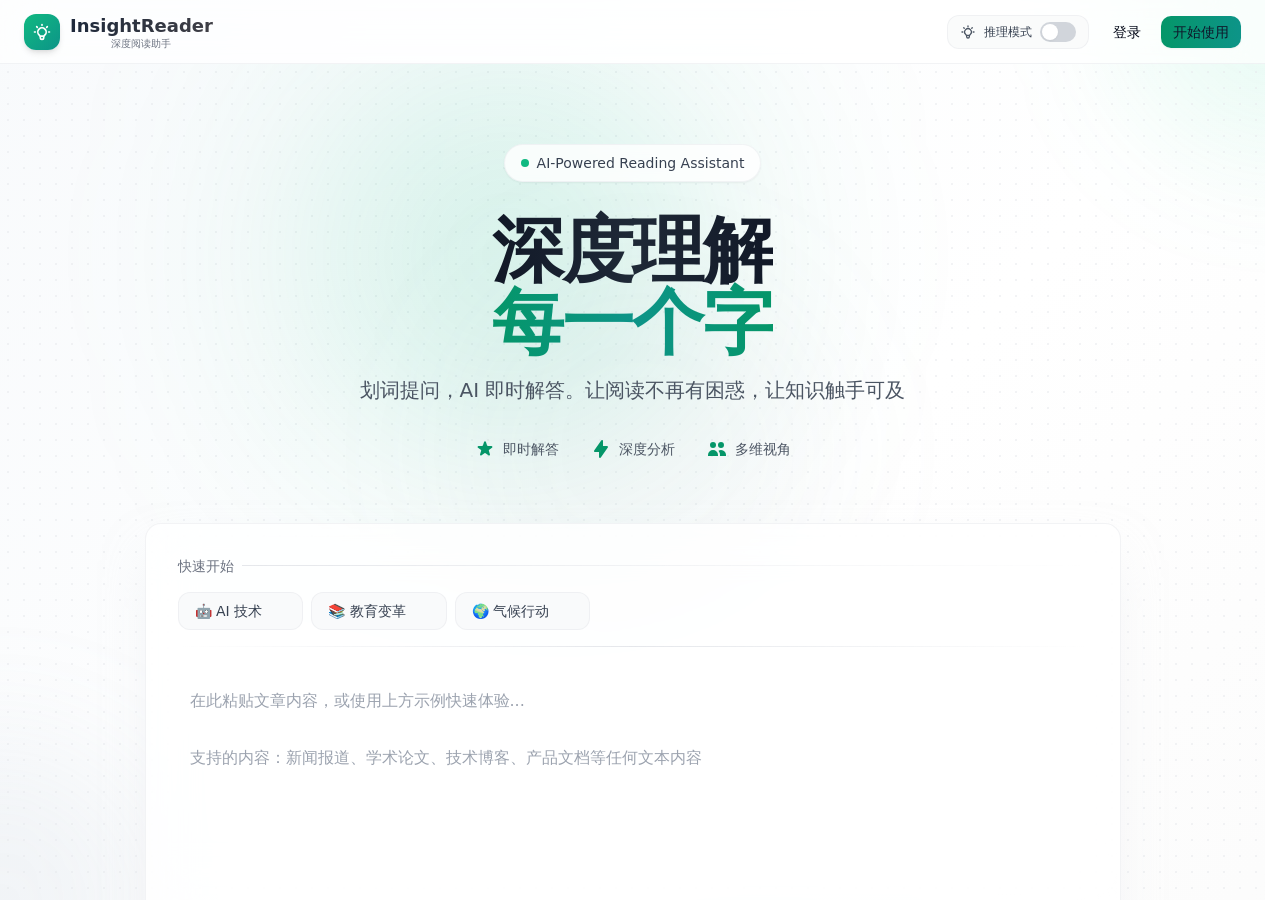
==== commit 10a186cd: "init" ====
--- a/index.html
+++ b/index.html
@@ -1 +1 @@
-<!DOCTYPE html><html><head><meta charset="utf-8"><meta name="viewport" content="width=device-width, initial-scale=1"><script type="importmap">{"imports":{"#entry":"/_nuxt/DWWv4nrf.js"}}</script><title>InsightReader - 划词即问，即刻理解</title><link rel="stylesheet" href="/_nuxt/entry.cuLPhaO3.css" crossorigin><link rel="modulepreload" as="script" crossorigin href="/_nuxt/DWWv4nrf.js"><link rel="prefetch" as="script" crossorigin href="/_nuxt/DJZEI4eK.js"><link rel="prefetch" as="style" crossorigin href="/_nuxt/error-404.uf7-JO-j.css"><link rel="prefetch" as="script" crossorigin href="/_nuxt/D7Zs7Qw2.js"><link rel="prefetch" as="script" crossorigin href="/_nuxt/C3IiFqp8.js"><link rel="prefetch" as="style" crossorigin href="/_nuxt/error-500.CHLIJhcO.css"><link rel="prefetch" as="script" crossorigin href="/_nuxt/B2OCNB9g.js"><meta name="description" content="最好的阅读辅助工具"><script type="module" src="/_nuxt/DWWv4nrf.js" crossorigin></script><script id="unhead:payload" type="application/json">{"title":"InsightReader - 划词即问，即刻理解"}</script></head><body><div id="__nuxt"></div><div id="teleports"></div><script type="application/json" data-nuxt-data="nuxt-app" data-ssr="false" id="__NUXT_DATA__">[{"prerenderedAt":1,"serverRendered":2},1761038741684,false]</script><script>window.__NUXT__={};window.__NUXT__.config={public:{apiBase:"http://localhost:8886"},app:{baseURL:"/",buildId:"2e8b987e-43d2-4d5a-ba35-67a09da35ffc",buildAssetsDir:"/_nuxt/",cdnURL:""}}</script></body></html>+<!DOCTYPE html><html><head><meta charset="utf-8"><meta name="viewport" content="width=device-width, initial-scale=1"><script type="importmap">{"imports":{"#entry":"/_nuxt/B84JoQ6q.js"}}</script><title>InsightReader - 划词即问，即刻理解</title><link rel="stylesheet" href="/_nuxt/entry.cuLPhaO3.css" crossorigin><link rel="modulepreload" as="script" crossorigin href="/_nuxt/B84JoQ6q.js"><link rel="prefetch" as="script" crossorigin href="/_nuxt/DJZEI4eK.js"><link rel="prefetch" as="style" crossorigin href="/_nuxt/error-404.uf7-JO-j.css"><link rel="prefetch" as="script" crossorigin href="/_nuxt/Dk2QG_-M.js"><link rel="prefetch" as="script" crossorigin href="/_nuxt/Bjxnm9Od.js"><link rel="prefetch" as="style" crossorigin href="/_nuxt/error-500.CHLIJhcO.css"><link rel="prefetch" as="script" crossorigin href="/_nuxt/B2OCNB9g.js"><meta name="description" content="最好的阅读辅助工具"><script type="module" src="/_nuxt/B84JoQ6q.js" crossorigin></script><script id="unhead:payload" type="application/json">{"title":"InsightReader - 划词即问，即刻理解"}</script></head><body><div id="__nuxt"></div><div id="teleports"></div><script type="application/json" data-nuxt-data="nuxt-app" data-ssr="false" id="__NUXT_DATA__">[{"prerenderedAt":1,"serverRendered":2},1761046727614,false]</script><script>window.__NUXT__={};window.__NUXT__.config={public:{apiBase:""},app:{baseURL:"/",buildId:"c3666af2-e135-423f-9ee9-29c06b667979",buildAssetsDir:"/_nuxt/",cdnURL:""}}</script></body></html>
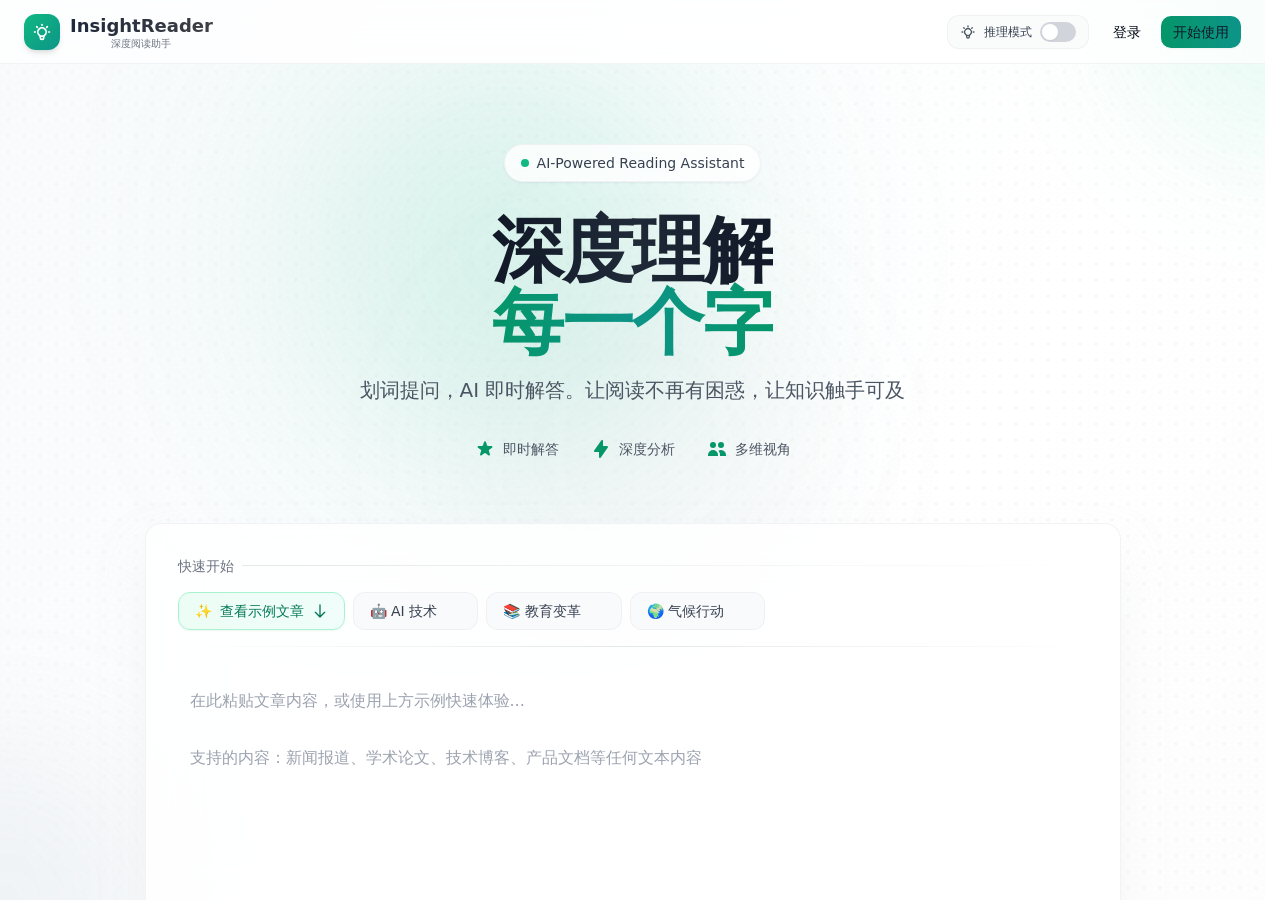
==== commit 24935b3e: "add example article" ====
--- a/index.html
+++ b/index.html
@@ -1 +1 @@
-<!DOCTYPE html><html><head><meta charset="utf-8"><meta name="viewport" content="width=device-width, initial-scale=1"><script type="importmap">{"imports":{"#entry":"/_nuxt/B84JoQ6q.js"}}</script><title>InsightReader - 划词即问，即刻理解</title><link rel="stylesheet" href="/_nuxt/entry.cuLPhaO3.css" crossorigin><link rel="modulepreload" as="script" crossorigin href="/_nuxt/B84JoQ6q.js"><link rel="prefetch" as="script" crossorigin href="/_nuxt/DJZEI4eK.js"><link rel="prefetch" as="style" crossorigin href="/_nuxt/error-404.uf7-JO-j.css"><link rel="prefetch" as="script" crossorigin href="/_nuxt/Dk2QG_-M.js"><link rel="prefetch" as="script" crossorigin href="/_nuxt/Bjxnm9Od.js"><link rel="prefetch" as="style" crossorigin href="/_nuxt/error-500.CHLIJhcO.css"><link rel="prefetch" as="script" crossorigin href="/_nuxt/B2OCNB9g.js"><meta name="description" content="最好的阅读辅助工具"><script type="module" src="/_nuxt/B84JoQ6q.js" crossorigin></script><script id="unhead:payload" type="application/json">{"title":"InsightReader - 划词即问，即刻理解"}</script></head><body><div id="__nuxt"></div><div id="teleports"></div><script type="application/json" data-nuxt-data="nuxt-app" data-ssr="false" id="__NUXT_DATA__">[{"prerenderedAt":1,"serverRendered":2},1761046727614,false]</script><script>window.__NUXT__={};window.__NUXT__.config={public:{apiBase:""},app:{baseURL:"/",buildId:"c3666af2-e135-423f-9ee9-29c06b667979",buildAssetsDir:"/_nuxt/",cdnURL:""}}</script></body></html>+<!DOCTYPE html><html><head><meta charset="utf-8"><meta name="viewport" content="width=device-width, initial-scale=1"><script type="importmap">{"imports":{"#entry":"/_nuxt/OPmPsKAw.js"}}</script><title>InsightReader - 划词即问，即刻理解</title><link rel="stylesheet" href="/_nuxt/entry.-cP4DoGJ.css" crossorigin><link rel="modulepreload" as="script" crossorigin href="/_nuxt/OPmPsKAw.js"><link rel="prefetch" as="script" crossorigin href="/_nuxt/Dkga0iZ8.js"><link rel="prefetch" as="script" crossorigin href="/_nuxt/Cd2Mrs8-.js"><link rel="prefetch" as="script" crossorigin href="/_nuxt/DJZEI4eK.js"><link rel="prefetch" as="style" crossorigin href="/_nuxt/error-404.uf7-JO-j.css"><link rel="prefetch" as="script" crossorigin href="/_nuxt/BsAIlZ0D.js"><link rel="prefetch" as="script" crossorigin href="/_nuxt/C3LQ35JC.js"><link rel="prefetch" as="style" crossorigin href="/_nuxt/error-500.CHLIJhcO.css"><link rel="prefetch" as="script" crossorigin href="/_nuxt/B2OCNB9g.js"><meta name="description" content="最好的阅读辅助工具"><script type="module" src="/_nuxt/OPmPsKAw.js" crossorigin></script><script id="unhead:payload" type="application/json">{"title":"InsightReader - 划词即问，即刻理解"}</script></head><body><div id="__nuxt"></div><div id="teleports"></div><script type="application/json" data-nuxt-data="nuxt-app" data-ssr="false" id="__NUXT_DATA__">[{"prerenderedAt":1,"serverRendered":2},1761317887226,false]</script><script>window.__NUXT__={};window.__NUXT__.config={public:{apiBase:"",adminEmails:"jitsun@163.com"},app:{baseURL:"/",buildId:"e80337a4-f03d-4277-aca4-6b81f1dc73f9",buildAssetsDir:"/_nuxt/",cdnURL:""}}</script></body></html>
--- a/_nuxt/entry.-cP4DoGJ.css
+++ b/_nuxt/entry.-cP4DoGJ.css
@@ -0,0 +1 @@
+*,::backdrop,:after,:before{--tw-border-spacing-x:0;--tw-border-spacing-y:0;--tw-translate-x:0;--tw-translate-y:0;--tw-rotate:0;--tw-skew-x:0;--tw-skew-y:0;--tw-scale-x:1;--tw-scale-y:1;--tw-pan-x: ;--tw-pan-y: ;--tw-pinch-zoom: ;--tw-scroll-snap-strictness:proximity;--tw-gradient-from-position: ;--tw-gradient-via-position: ;--tw-gradient-to-position: ;--tw-ordinal: ;--tw-slashed-zero: ;--tw-numeric-figure: ;--tw-numeric-spacing: ;--tw-numeric-fraction: ;--tw-ring-inset: ;--tw-ring-offset-width:0px;--tw-ring-offset-color:#fff;--tw-ring-color:#3b82f680;--tw-ring-offset-shadow:0 0 #0000;--tw-ring-shadow:0 0 #0000;--tw-shadow:0 0 #0000;--tw-shadow-colored:0 0 #0000;--tw-blur: ;--tw-brightness: ;--tw-contrast: ;--tw-grayscale: ;--tw-hue-rotate: ;--tw-invert: ;--tw-saturate: ;--tw-sepia: ;--tw-drop-shadow: ;--tw-backdrop-blur: ;--tw-backdrop-brightness: ;--tw-backdrop-contrast: ;--tw-backdrop-grayscale: ;--tw-backdrop-hue-rotate: ;--tw-backdrop-invert: ;--tw-backdrop-opacity: ;--tw-backdrop-saturate: ;--tw-backdrop-sepia: ;--tw-contain-size: ;--tw-contain-layout: ;--tw-contain-paint: ;--tw-contain-style: }:host,html{line-height:1.5;-webkit-text-size-adjust:100%;font-family:ui-sans-serif,system-ui,sans-serif,Apple Color Emoji,Segoe UI Emoji,Segoe UI Symbol,Noto Color Emoji;font-feature-settings:normal;font-variation-settings:normal;tab-size:4;-webkit-tap-highlight-color:transparent}sub,sup{font-size:75%;line-height:0;position:relative;vertical-align:initial}button,input:where([type=button]),input:where([type=reset]),input:where([type=submit]){-webkit-appearance:button;background-color:initial;background-image:none}progress{vertical-align:initial}.w-fit{width:fit-content}.select-none{-webkit-user-select:none;user-select:none}.select-text{-webkit-user-select:text;user-select:text}.border-amber-200\/50{border-color:#fde68a80}.border-transparent{border-color:#0000}.border-l-transparent{border-left-color:#0000}.border-t-transparent{border-top-color:#0000}.bg-transparent{background-color:initial}.bg-\[radial-gradient\(\#e5e7eb_0\.5px\,transparent_0\.5px\)\]{background-image:radial-gradient(#e5e7eb .5px,#0000 0)}.bg-\[radial-gradient\(\#e5e7eb_1px\,transparent_1px\)\]{background-image:radial-gradient(#e5e7eb 1px,#0000 0)}.from-amber-100{--tw-gradient-from:#fef3c7 var(--tw-gradient-from-position);--tw-gradient-to:#fef3c700 var(--tw-gradient-to-position);--tw-gradient-stops:var(--tw-gradient-from),var(--tw-gradient-to)}.from-amber-400{--tw-gradient-from:#fbbf24 var(--tw-gradient-from-position);--tw-gradient-to:#fbbf2400 var(--tw-gradient-to-position);--tw-gradient-stops:var(--tw-gradient-from),var(--tw-gradient-to)}.from-amber-50\/50{--tw-gradient-from:#fffbeb80 var(--tw-gradient-from-position);--tw-gradient-to:#fffbeb00 var(--tw-gradient-to-position);--tw-gradient-stops:var(--tw-gradient-from),var(--tw-gradient-to)}.from-amber-500{--tw-gradient-from:#f59e0b var(--tw-gradient-from-position);--tw-gradient-to:#f59e0b00 var(--tw-gradient-to-position);--tw-gradient-stops:var(--tw-gradient-from),var(--tw-gradient-to)}.from-amber-600{--tw-gradient-from:#d97706 var(--tw-gradient-from-position);--tw-gradient-to:#d9770600 var(--tw-gradient-to-position);--tw-gradient-stops:var(--tw-gradient-from),var(--tw-gradient-to)}.from-blue-400{--tw-gradient-from:#60a5fa var(--tw-gradient-from-position);--tw-gradient-to:#60a5fa00 var(--tw-gradient-to-position);--tw-gradient-stops:var(--tw-gradient-from),var(--tw-gradient-to)}.from-blue-50{--tw-gradient-from:#eff6ff var(--tw-gradient-from-position);--tw-gradient-to:#eff6ff00 var(--tw-gradient-to-position);--tw-gradient-stops:var(--tw-gradient-from),var(--tw-gradient-to)}.from-blue-500{--tw-gradient-from:#3b82f6 var(--tw-gradient-from-position);--tw-gradient-to:#3b82f600 var(--tw-gradient-to-position);--tw-gradient-stops:var(--tw-gradient-from),var(--tw-gradient-to)}.from-emerald-100{--tw-gradient-from:#d1fae5 var(--tw-gradient-from-position);--tw-gradient-to:#d1fae500 var(--tw-gradient-to-position);--tw-gradient-stops:var(--tw-gradient-from),var(--tw-gradient-to)}.from-emerald-400{--tw-gradient-from:#34d399 var(--tw-gradient-from-position);--tw-gradient-to:#34d39900 var(--tw-gradient-to-position);--tw-gradient-stops:var(--tw-gradient-from),var(--tw-gradient-to)}.from-emerald-50{--tw-gradient-from:#ecfdf5 var(--tw-gradient-from-position);--tw-gradient-to:#ecfdf500 var(--tw-gradient-to-position);--tw-gradient-stops:var(--tw-gradient-from),var(--tw-gradient-to)}.from-emerald-50\/50{--tw-gradient-from:#ecfdf580 var(--tw-gradient-from-position);--tw-gradient-to:#ecfdf500 var(--tw-gradient-to-position);--tw-gradient-stops:var(--tw-gradient-from),var(--tw-gradient-to)}.from-emerald-50\/80{--tw-gradient-from:#ecfdf5cc var(--tw-gradient-from-position);--tw-gradient-to:#ecfdf500 var(--tw-gradient-to-position);--tw-gradient-stops:var(--tw-gradient-from),var(--tw-gradient-to)}.from-emerald-500{--tw-gradient-from:#10b981 var(--tw-gradient-from-position);--tw-gradient-to:#10b98100 var(--tw-gradient-to-position);--tw-gradient-stops:var(--tw-gradient-from),var(--tw-gradient-to)}.from-emerald-600{--tw-gradient-from:#059669 var(--tw-gradient-from-position);--tw-gradient-to:#05966900 var(--tw-gradient-to-position);--tw-gradient-stops:var(--tw-gradient-from),var(--tw-gradient-to)}.from-gray-200{--tw-gradient-from:#e5e7eb var(--tw-gradient-from-position);--tw-gradient-to:#e5e7eb00 var(--tw-gradient-to-position);--tw-gradient-stops:var(--tw-gradient-from),var(--tw-gradient-to)}.from-gray-50{--tw-gradient-from:#f9fafb var(--tw-gradient-from-position);--tw-gradient-to:#f9fafb00 var(--tw-gradient-to-position);--tw-gradient-stops:var(--tw-gradient-from),var(--tw-gradient-to)}.from-gray-900{--tw-gradient-from:#111827 var(--tw-gradient-from-position);--tw-gradient-to:#11182700 var(--tw-gradient-to-position);--tw-gradient-stops:var(--tw-gradient-from),var(--tw-gradient-to)}.from-green-400{--tw-gradient-from:#4ade80 var(--tw-gradient-from-position);--tw-gradient-to:#4ade8000 var(--tw-gradient-to-position);--tw-gradient-stops:var(--tw-gradient-from),var(--tw-gradient-to)}.from-green-500{--tw-gradient-from:#22c55e var(--tw-gradient-from-position);--tw-gradient-to:#22c55e00 var(--tw-gradient-to-position);--tw-gradient-stops:var(--tw-gradient-from),var(--tw-gradient-to)}.from-indigo-50\/50{--tw-gradient-from:#eef2ff80 var(--tw-gradient-from-position);--tw-gradient-to:#eef2ff00 var(--tw-gradient-to-position);--tw-gradient-stops:var(--tw-gradient-from),var(--tw-gradient-to)}.from-indigo-500{--tw-gradient-from:#6366f1 var(--tw-gradient-from-position);--tw-gradient-to:#6366f100 var(--tw-gradient-to-position);--tw-gradient-stops:var(--tw-gradient-from),var(--tw-gradient-to)}.from-indigo-600{--tw-gradient-from:#4f46e5 var(--tw-gradient-from-position);--tw-gradient-to:#4f46e500 var(--tw-gradient-to-position);--tw-gradient-stops:var(--tw-gradient-from),var(--tw-gradient-to)}.from-orange-50{--tw-gradient-from:#fff7ed var(--tw-gradient-from-position);--tw-gradient-to:#fff7ed00 var(--tw-gradient-to-position);--tw-gradient-stops:var(--tw-gradient-from),var(--tw-gradient-to)}.from-orange-500{--tw-gradient-from:#f97316 var(--tw-gradient-from-position);--tw-gradient-to:#f9731600 var(--tw-gradient-to-position);--tw-gradient-stops:var(--tw-gradient-from),var(--tw-gradient-to)}.from-purple-100{--tw-gradient-from:#f3e8ff var(--tw-gradient-from-position);--tw-gradient-to:#f3e8ff00 var(--tw-gradient-to-position);--tw-gradient-stops:var(--tw-gradient-from),var(--tw-gradient-to)}.from-purple-50{--tw-gradient-from:#faf5ff var(--tw-gradient-from-position);--tw-gradient-to:#faf5ff00 var(--tw-gradient-to-position);--tw-gradient-stops:var(--tw-gradient-from),var(--tw-gradient-to)}.from-purple-500{--tw-gradient-from:#a855f7 var(--tw-gradient-from-position);--tw-gradient-to:#a855f700 var(--tw-gradient-to-position);--tw-gradient-stops:var(--tw-gradient-from),var(--tw-gradient-to)}.from-purple-600{--tw-gradient-from:#9333ea var(--tw-gradient-from-position);--tw-gradient-to:#9333ea00 var(--tw-gradient-to-position);--tw-gradient-stops:var(--tw-gradient-from),var(--tw-gradient-to)}.from-purple-800{--tw-gradient-from:#6b21a8 var(--tw-gradient-from-position);--tw-gradient-to:#6b21a800 var(--tw-gradient-to-position);--tw-gradient-stops:var(--tw-gradient-from),var(--tw-gradient-to)}.from-red-100{--tw-gradient-from:#fee2e2 var(--tw-gradient-from-position);--tw-gradient-to:#fee2e200 var(--tw-gradient-to-position);--tw-gradient-stops:var(--tw-gradient-from),var(--tw-gradient-to)}.from-red-500{--tw-gradient-from:#ef4444 var(--tw-gradient-from-position);--tw-gradient-to:#ef444400 var(--tw-gradient-to-position);--tw-gradient-stops:var(--tw-gradient-from),var(--tw-gradient-to)}.from-rose-50\/50{--tw-gradient-from:#fff1f280 var(--tw-gradient-from-position);--tw-gradient-to:#fff1f200 var(--tw-gradient-to-position);--tw-gradient-stops:var(--tw-gradient-from),var(--tw-gradient-to)}.from-rose-500{--tw-gradient-from:#f43f5e var(--tw-gradient-from-position);--tw-gradient-to:#f43f5e00 var(--tw-gradient-to-position);--tw-gradient-stops:var(--tw-gradient-from),var(--tw-gradient-to)}.from-slate-100{--tw-gradient-from:#f1f5f9 var(--tw-gradient-from-position);--tw-gradient-to:#f1f5f900 var(--tw-gradient-to-position);--tw-gradient-stops:var(--tw-gradient-from),var(--tw-gradient-to)}.from-slate-50{--tw-gradient-from:#f8fafc var(--tw-gradient-from-position);--tw-gradient-to:#f8fafc00 var(--tw-gradient-to-position);--tw-gradient-stops:var(--tw-gradient-from),var(--tw-gradient-to)}.from-slate-50\/30{--tw-gradient-from:#f8fafc4d var(--tw-gradient-from-position);--tw-gradient-to:#f8fafc00 var(--tw-gradient-to-position);--tw-gradient-stops:var(--tw-gradient-from),var(--tw-gradient-to)}.from-slate-50\/50{--tw-gradient-from:#f8fafc80 var(--tw-gradient-from-position);--tw-gradient-to:#f8fafc00 var(--tw-gradient-to-position);--tw-gradient-stops:var(--tw-gradient-from),var(--tw-gradient-to)}.from-slate-500{--tw-gradient-from:#64748b var(--tw-gradient-from-position);--tw-gradient-to:#64748b00 var(--tw-gradient-to-position);--tw-gradient-stops:var(--tw-gradient-from),var(--tw-gradient-to)}.from-slate-600{--tw-gradient-from:#475569 var(--tw-gradient-from-position);--tw-gradient-to:#47556900 var(--tw-gradient-to-position);--tw-gradient-stops:var(--tw-gradient-from),var(--tw-gradient-to)}.from-slate-800{--tw-gradient-from:#1e293b var(--tw-gradient-from-position);--tw-gradient-to:#1e293b00 var(--tw-gradient-to-position);--tw-gradient-stops:var(--tw-gradient-from),var(--tw-gradient-to)}.from-teal-50{--tw-gradient-from:#f0fdfa var(--tw-gradient-from-position);--tw-gradient-to:#f0fdfa00 var(--tw-gradient-to-position);--tw-gradient-stops:var(--tw-gradient-from),var(--tw-gradient-to)}.from-teal-50\/50{--tw-gradient-from:#f0fdfa80 var(--tw-gradient-from-position);--tw-gradient-to:#f0fdfa00 var(--tw-gradient-to-position);--tw-gradient-stops:var(--tw-gradient-from),var(--tw-gradient-to)}.from-teal-500{--tw-gradient-from:#14b8a6 var(--tw-gradient-from-position);--tw-gradient-to:#14b8a600 var(--tw-gradient-to-position);--tw-gradient-stops:var(--tw-gradient-from),var(--tw-gradient-to)}.from-transparent{--tw-gradient-from:#0000 var(--tw-gradient-from-position);--tw-gradient-to:#0000 var(--tw-gradient-to-position);--tw-gradient-stops:var(--tw-gradient-from),var(--tw-gradient-to)}.from-violet-100{--tw-gradient-from:#ede9fe var(--tw-gradient-from-position);--tw-gradient-to:#ede9fe00 var(--tw-gradient-to-position);--tw-gradient-stops:var(--tw-gradient-from),var(--tw-gradient-to)}.from-violet-500{--tw-gradient-from:#8b5cf6 var(--tw-gradient-from-position);--tw-gradient-to:#8b5cf600 var(--tw-gradient-to-position);--tw-gradient-stops:var(--tw-gradient-from),var(--tw-gradient-to)}.from-violet-500\/80{--tw-gradient-from:#8b5cf6cc var(--tw-gradient-from-position);--tw-gradient-to:#8b5cf600 var(--tw-gradient-to-position);--tw-gradient-stops:var(--tw-gradient-from),var(--tw-gradient-to)}.from-violet-600{--tw-gradient-from:#7c3aed var(--tw-gradient-from-position);--tw-gradient-to:#7c3aed00 var(--tw-gradient-to-position);--tw-gradient-stops:var(--tw-gradient-from),var(--tw-gradient-to)}.from-white{--tw-gradient-from:#fff var(--tw-gradient-from-position);--tw-gradient-to:#fff0 var(--tw-gradient-to-position);--tw-gradient-stops:var(--tw-gradient-from),var(--tw-gradient-to)}.from-yellow-500{--tw-gradient-from:#eab308 var(--tw-gradient-from-position);--tw-gradient-to:#eab30800 var(--tw-gradient-to-position);--tw-gradient-stops:var(--tw-gradient-from),var(--tw-gradient-to)}.via-gray-200{--tw-gradient-to:#e5e7eb00 var(--tw-gradient-to-position);--tw-gradient-stops:var(--tw-gradient-from),#e5e7eb var(--tw-gradient-via-position),var(--tw-gradient-to)}.via-gray-800{--tw-gradient-to:#1f293700 var(--tw-gradient-to-position);--tw-gradient-stops:var(--tw-gradient-from),#1f2937 var(--tw-gradient-via-position),var(--tw-gradient-to)}.via-slate-50\/30{--tw-gradient-to:#f8fafc00 var(--tw-gradient-to-position);--tw-gradient-stops:var(--tw-gradient-from),#f8fafc4d var(--tw-gradient-via-position),var(--tw-gradient-to)}.via-slate-700{--tw-gradient-to:#33415500 var(--tw-gradient-to-position);--tw-gradient-stops:var(--tw-gradient-from),#334155 var(--tw-gradient-via-position),var(--tw-gradient-to)}.via-teal-50{--tw-gradient-to:#f0fdfa00 var(--tw-gradient-to-position);--tw-gradient-stops:var(--tw-gradient-from),#f0fdfa var(--tw-gradient-via-position),var(--tw-gradient-to)}.via-teal-600{--tw-gradient-to:#0d948800 var(--tw-gradient-to-position);--tw-gradient-stops:var(--tw-gradient-from),#0d9488 var(--tw-gradient-via-position),var(--tw-gradient-to)}.via-violet-700{--tw-gradient-to:#6d28d900 var(--tw-gradient-to-position);--tw-gradient-stops:var(--tw-gradient-from),#6d28d9 var(--tw-gradient-via-position),var(--tw-gradient-to)}.via-white{--tw-gradient-to:#fff0 var(--tw-gradient-to-position);--tw-gradient-stops:var(--tw-gradient-from),#fff var(--tw-gradient-via-position),var(--tw-gradient-to)}.via-white\/20{--tw-gradient-to:#fff0 var(--tw-gradient-to-position);--tw-gradient-stops:var(--tw-gradient-from),#fff3 var(--tw-gradient-via-position),var(--tw-gradient-to)}.to-blue-50\/50{--tw-gradient-to:#eff6ff80 var(--tw-gradient-to-position)}.to-cyan-50\/50{--tw-gradient-to:#ecfeff80 var(--tw-gradient-to-position)}.to-green-50\/50{--tw-gradient-to:#f0fdf480 var(--tw-gradient-to-position)}.to-orange-50\/50{--tw-gradient-to:#fff7ed80 var(--tw-gradient-to-position)}.to-pink-50\/50{--tw-gradient-to:#fdf2f880 var(--tw-gradient-to-position)}.to-purple-600\/80{--tw-gradient-to:#9333eacc var(--tw-gradient-to-position)}.to-teal-50\/50{--tw-gradient-to:#f0fdfa80 var(--tw-gradient-to-position)}.to-teal-50\/80{--tw-gradient-to:#f0fdfacc var(--tw-gradient-to-position)}.to-transparent{--tw-gradient-to:#0000 var(--tw-gradient-to-position)}.to-zinc-50\/30{--tw-gradient-to:#fafafa4d var(--tw-gradient-to-position)}.to-zinc-50\/50{--tw-gradient-to:#fafafa80 var(--tw-gradient-to-position)}.object-cover{object-fit:cover}.text-transparent{color:#0000}.shadow-2xl{--tw-shadow:0 25px 50px -12px #00000040;--tw-shadow-colored:0 25px 50px -12px var(--tw-shadow-color)}.shadow-lg{--tw-shadow:0 10px 15px -3px #0000001a,0 4px 6px -4px #0000001a;--tw-shadow-colored:0 10px 15px -3px var(--tw-shadow-color),0 4px 6px -4px var(--tw-shadow-color)}.shadow-md{--tw-shadow:0 4px 6px -1px #0000001a,0 2px 4px -2px #0000001a;--tw-shadow-colored:0 4px 6px -1px var(--tw-shadow-color),0 2px 4px -2px var(--tw-shadow-color)}.shadow-sm{--tw-shadow:0 1px 2px 0 #0000000d;--tw-shadow-colored:0 1px 2px 0 var(--tw-shadow-color)}.shadow-emerald-500\/25{--tw-shadow-color:#10b98140;--tw-shadow:var(--tw-shadow-colored)}.shadow-emerald-500\/50{--tw-shadow-color:#10b98180;--tw-shadow:var(--tw-shadow-colored)}.shadow-gray-200\/50{--tw-shadow-color:#e5e7eb80;--tw-shadow:var(--tw-shadow-colored)}.outline-none{outline:2px solid #0000;outline-offset:2px}.drop-shadow{--tw-drop-shadow:drop-shadow(0 1px 2px #0000001a) drop-shadow(0 1px 1px #0000000f)}.file\:bg-transparent::file-selector-button{background-color:initial}.hover\:from-blue-600:hover{--tw-gradient-from:#2563eb var(--tw-gradient-from-position);--tw-gradient-to:#2563eb00 var(--tw-gradient-to-position);--tw-gradient-stops:var(--tw-gradient-from),var(--tw-gradient-to)}.hover\:from-emerald-100:hover{--tw-gradient-from:#d1fae5 var(--tw-gradient-from-position);--tw-gradient-to:#d1fae500 var(--tw-gradient-to-position);--tw-gradient-stops:var(--tw-gradient-from),var(--tw-gradient-to)}.hover\:from-emerald-50:hover{--tw-gradient-from:#ecfdf5 var(--tw-gradient-from-position);--tw-gradient-to:#ecfdf500 var(--tw-gradient-to-position);--tw-gradient-stops:var(--tw-gradient-from),var(--tw-gradient-to)}.hover\:from-emerald-600:hover{--tw-gradient-from:#059669 var(--tw-gradient-from-position);--tw-gradient-to:#05966900 var(--tw-gradient-to-position);--tw-gradient-stops:var(--tw-gradient-from),var(--tw-gradient-to)}.hover\:from-emerald-700:hover{--tw-gradient-from:#047857 var(--tw-gradient-from-position);--tw-gradient-to:#04785700 var(--tw-gradient-to-position);--tw-gradient-stops:var(--tw-gradient-from),var(--tw-gradient-to)}.hover\:from-orange-600:hover{--tw-gradient-from:#ea580c var(--tw-gradient-from-position);--tw-gradient-to:#ea580c00 var(--tw-gradient-to-position);--tw-gradient-stops:var(--tw-gradient-from),var(--tw-gradient-to)}.hover\:from-purple-700:hover{--tw-gradient-from:#7e22ce var(--tw-gradient-from-position);--tw-gradient-to:#7e22ce00 var(--tw-gradient-to-position);--tw-gradient-stops:var(--tw-gradient-from),var(--tw-gradient-to)}.hover\:from-slate-50:hover{--tw-gradient-from:#f8fafc var(--tw-gradient-from-position);--tw-gradient-to:#f8fafc00 var(--tw-gradient-to-position);--tw-gradient-stops:var(--tw-gradient-from),var(--tw-gradient-to)}.hover\:from-violet-600:hover{--tw-gradient-from:#7c3aed var(--tw-gradient-from-position);--tw-gradient-to:#7c3aed00 var(--tw-gradient-to-position);--tw-gradient-stops:var(--tw-gradient-from),var(--tw-gradient-to)}.hover\:shadow-lg:hover{--tw-shadow:0 10px 15px -3px #0000001a,0 4px 6px -4px #0000001a;--tw-shadow-colored:0 10px 15px -3px var(--tw-shadow-color),0 4px 6px -4px var(--tw-shadow-color)}.hover\:shadow-md:hover{--tw-shadow:0 4px 6px -1px #0000001a,0 2px 4px -2px #0000001a;--tw-shadow-colored:0 4px 6px -1px var(--tw-shadow-color),0 2px 4px -2px var(--tw-shadow-color)}.hover\:shadow-sm:hover{--tw-shadow:0 1px 2px 0 #0000000d;--tw-shadow-colored:0 1px 2px 0 var(--tw-shadow-color)}.hover\:shadow-xl:hover{--tw-shadow:0 20px 25px -5px #0000001a,0 8px 10px -6px #0000001a;--tw-shadow-colored:0 20px 25px -5px var(--tw-shadow-color),0 8px 10px -6px var(--tw-shadow-color)}.hover\:shadow-emerald-500\/10:hover{--tw-shadow-color:#10b9811a;--tw-shadow:var(--tw-shadow-colored)}.hover\:shadow-emerald-500\/30:hover{--tw-shadow-color:#10b9814d;--tw-shadow:var(--tw-shadow-colored)}.hover\:shadow-gray-200\/50:hover{--tw-shadow-color:#e5e7eb80;--tw-shadow:var(--tw-shadow-colored)}.focus\:outline-none:focus{outline:2px solid #0000;outline-offset:2px}.focus-visible\:outline-none:focus-visible{outline:2px solid #0000;outline-offset:2px}.focus-visible\:ring-2:focus-visible{--tw-ring-offset-shadow:var(--tw-ring-inset) 0 0 0 var(--tw-ring-offset-width) var(--tw-ring-offset-color);--tw-ring-shadow:var(--tw-ring-inset) 0 0 0 calc(2px + var(--tw-ring-offset-width)) var(--tw-ring-color)}.focus-visible\:ring-2:focus-visible,.focus-visible\:ring-\[3px\]:focus-visible{box-shadow:var(--tw-ring-offset-shadow),var(--tw-ring-shadow),var(--tw-shadow,0 0 #0000)}.focus-visible\:ring-\[3px\]:focus-visible{--tw-ring-offset-shadow:var(--tw-ring-inset) 0 0 0 var(--tw-ring-offset-width) var(--tw-ring-offset-color);--tw-ring-shadow:var(--tw-ring-inset) 0 0 0 calc(3px + var(--tw-ring-offset-width)) var(--tw-ring-color)}.disabled\:from-gray-300:disabled{--tw-gradient-from:#d1d5db var(--tw-gradient-from-position);--tw-gradient-to:#d1d5db00 var(--tw-gradient-to-position);--tw-gradient-stops:var(--tw-gradient-from),var(--tw-gradient-to)}.group:hover .group-hover\:shadow-lg{--tw-shadow:0 10px 15px -3px #0000001a,0 4px 6px -4px #0000001a;--tw-shadow-colored:0 10px 15px -3px var(--tw-shadow-color),0 4px 6px -4px var(--tw-shadow-color);box-shadow:var(--tw-ring-offset-shadow,0 0 #0000),var(--tw-ring-shadow,0 0 #0000),var(--tw-shadow)}.peer:focus~.peer-focus\:outline-none{outline:2px solid #0000;outline-offset:2px}@media(min-width:640px){.sm\:block{display:block}.sm\:w-\[540px\]{width:540px}.sm\:max-w-lg{max-width:32rem}.sm\:max-w-sm{max-width:24rem}.sm\:grid-cols-3{grid-template-columns:repeat(3,minmax(0,1fr))}.sm\:flex-row{flex-direction:row}.sm\:justify-end{justify-content:flex-end}.sm\:gap-x-2{column-gap:.5rem}.sm\:rounded-lg{border-radius:var(--radius)}.sm\:pr-2\.5{padding-right:.625rem}.sm\:text-left{text-align:left}}@font-face{font-display:swap;font-family:TsangerJinKai03;font-style:normal;font-weight:400;src:url(../仓耳今楷01-W04.ttf) format("truetype")}*,:after,:before{--tw-border-spacing-x:0;--tw-border-spacing-y:0;--tw-translate-x:0;--tw-translate-y:0;--tw-rotate:0;--tw-skew-x:0;--tw-skew-y:0;--tw-scale-x:1;--tw-scale-y:1;--tw-pan-x: ;--tw-pan-y: ;--tw-pinch-zoom: ;--tw-scroll-snap-strictness:proximity;--tw-gradient-from-position: ;--tw-gradient-via-position: ;--tw-gradient-to-position: ;--tw-ordinal: ;--tw-slashed-zero: ;--tw-numeric-figure: ;--tw-numeric-spacing: ;--tw-numeric-fraction: ;--tw-ring-inset: ;--tw-ring-offset-width:0px;--tw-ring-offset-color:#fff;--tw-ring-color:rgba(59,130,246,.5);--tw-ring-offset-shadow:0 0 #0000;--tw-ring-shadow:0 0 #0000;--tw-shadow:0 0 #0000;--tw-shadow-colored:0 0 #0000;--tw-blur: ;--tw-brightness: ;--tw-contrast: ;--tw-grayscale: ;--tw-hue-rotate: ;--tw-invert: ;--tw-saturate: ;--tw-sepia: ;--tw-drop-shadow: ;--tw-backdrop-blur: ;--tw-backdrop-brightness: ;--tw-backdrop-contrast: ;--tw-backdrop-grayscale: ;--tw-backdrop-hue-rotate: ;--tw-backdrop-invert: ;--tw-backdrop-opacity: ;--tw-backdrop-saturate: ;--tw-backdrop-sepia: ;--tw-contain-size: ;--tw-contain-layout: ;--tw-contain-paint: ;--tw-contain-style: }::backdrop{--tw-border-spacing-x:0;--tw-border-spacing-y:0;--tw-translate-x:0;--tw-translate-y:0;--tw-rotate:0;--tw-skew-x:0;--tw-skew-y:0;--tw-scale-x:1;--tw-scale-y:1;--tw-pan-x: ;--tw-pan-y: ;--tw-pinch-zoom: ;--tw-scroll-snap-strictness:proximity;--tw-gradient-from-position: ;--tw-gradient-via-position: ;--tw-gradient-to-position: ;--tw-ordinal: ;--tw-slashed-zero: ;--tw-numeric-figure: ;--tw-numeric-spacing: ;--tw-numeric-fraction: ;--tw-ring-inset: ;--tw-ring-offset-width:0px;--tw-ring-offset-color:#fff;--tw-ring-color:rgba(59,130,246,.5);--tw-ring-offset-shadow:0 0 #0000;--tw-ring-shadow:0 0 #0000;--tw-shadow:0 0 #0000;--tw-shadow-colored:0 0 #0000;--tw-blur: ;--tw-brightness: ;--tw-contrast: ;--tw-grayscale: ;--tw-hue-rotate: ;--tw-invert: ;--tw-saturate: ;--tw-sepia: ;--tw-drop-shadow: ;--tw-backdrop-blur: ;--tw-backdrop-brightness: ;--tw-backdrop-contrast: ;--tw-backdrop-grayscale: ;--tw-backdrop-hue-rotate: ;--tw-backdrop-invert: ;--tw-backdrop-opacity: ;--tw-backdrop-saturate: ;--tw-backdrop-sepia: ;--tw-contain-size: ;--tw-contain-layout: ;--tw-contain-paint: ;--tw-contain-style: }/*! tailwindcss v3.4.18 | MIT License | https://tailwindcss.com*/*,:after,:before{border:0 solid #e5e7eb;box-sizing:border-box}:after,:before{--tw-content:""}:host,html{line-height:1.5;-webkit-text-size-adjust:100%;font-family:ui-sans-serif,system-ui,sans-serif,Apple Color Emoji,Segoe UI Emoji,Segoe UI Symbol,Noto Color Emoji;font-feature-settings:normal;font-variation-settings:normal;-moz-tab-size:4;-o-tab-size:4;tab-size:4;-webkit-tap-highlight-color:transparent}body{line-height:inherit;margin:0}hr{border-top-width:1px;color:inherit;height:0}abbr:where([title]){-webkit-text-decoration:underline dotted;text-decoration:underline dotted}h1,h2,h3,h4,h5,h6{font-size:inherit;font-weight:inherit}a{color:inherit;text-decoration:inherit}b,strong{font-weight:bolder}code,kbd,pre,samp{font-family:ui-monospace,SFMono-Regular,Menlo,Monaco,Consolas,Liberation Mono,Courier New,monospace;font-feature-settings:normal;font-size:1em;font-variation-settings:normal}small{font-size:80%}sub,sup{font-size:75%;line-height:0;position:relative;vertical-align:baseline}sub{bottom:-.25em}sup{top:-.5em}table{border-collapse:collapse;border-color:inherit;text-indent:0}button,input,optgroup,select,textarea{color:inherit;font-family:inherit;font-feature-settings:inherit;font-size:100%;font-variation-settings:inherit;font-weight:inherit;letter-spacing:inherit;line-height:inherit;margin:0;padding:0}button,select{text-transform:none}button,input:where([type=button]),input:where([type=reset]),input:where([type=submit]){-webkit-appearance:button;background-color:transparent;background-image:none}:-moz-focusring{outline:auto}:-moz-ui-invalid{box-shadow:none}progress{vertical-align:baseline}::-webkit-inner-spin-button,::-webkit-outer-spin-button{height:auto}[type=search]{-webkit-appearance:textfield;outline-offset:-2px}::-webkit-search-decoration{-webkit-appearance:none}::-webkit-file-upload-button{-webkit-appearance:button;font:inherit}summary{display:list-item}blockquote,dd,dl,figure,h1,h2,h3,h4,h5,h6,hr,p,pre{margin:0}fieldset{margin:0}fieldset,legend{padding:0}menu,ol,ul{list-style:none;margin:0;padding:0}dialog{padding:0}textarea{resize:vertical}input::-moz-placeholder,textarea::-moz-placeholder{color:#9ca3af;opacity:1}input::placeholder,textarea::placeholder{color:#9ca3af;opacity:1}[role=button],button{cursor:pointer}:disabled{cursor:default}audio,canvas,embed,iframe,img,object,svg,video{display:block;vertical-align:middle}img,video{height:auto;max-width:100%}[hidden]:where(:not([hidden=until-found])){display:none}:root{--background:0 0% 100%;--foreground:222.2 84% 4.9%;--card:0 0% 100%;--card-foreground:222.2 84% 4.9%;--popover:0 0% 100%;--popover-foreground:222.2 84% 4.9%;--primary:217.2 91.2% 59.8%;--primary-foreground:222.2 47.4% 11.2%;--secondary:210 40% 96.1%;--secondary-foreground:222.2 47.4% 11.2%;--muted:210 40% 96.1%;--muted-foreground:215.4 16.3% 46.9%;--accent:210 40% 96.1%;--accent-foreground:222.2 47.4% 11.2%;--destructive:0 84.2% 60.2%;--destructive-foreground:210 40% 98%;--border:214.3 31.8% 91.4%;--input:214.3 31.8% 91.4%;--ring:217.2 91.2% 59.8%;--radius:.75rem}*{border-color:hsl(var(--border));outline-color:hsl(var(--ring)/.5)}html{scroll-behavior:smooth;scrollbar-gutter:stable}body{background-color:hsl(var(--background));color:hsl(var(--foreground));-webkit-font-smoothing:antialiased;-moz-osx-font-smoothing:grayscale;font-family:Inter,system-ui,-apple-system,sans-serif;font-feature-settings:"cv11","ss01";font-variation-settings:"opsz" 32}:focus{outline:2px solid transparent;outline-offset:2px}:focus-visible{border-radius:calc(var(--radius) - 4px);--tw-ring-offset-shadow:var(--tw-ring-inset) 0 0 0 var(--tw-ring-offset-width) var(--tw-ring-offset-color);--tw-ring-shadow:var(--tw-ring-inset) 0 0 0 calc(2px + var(--tw-ring-offset-width)) var(--tw-ring-color);box-shadow:var(--tw-ring-offset-shadow),var(--tw-ring-shadow),var(--tw-shadow,0 0 #0000);--tw-ring-color:hsl(var(--primary));--tw-ring-offset-width:2px;--tw-ring-offset-color:hsl(var(--background))}::-moz-selection{background-color:hsl(var(--primary)/.2);color:hsl(var(--primary))}::selection{background-color:hsl(var(--primary)/.2);color:hsl(var(--primary))}*{animation-duration:.2s;transition-duration:.2s;transition-property:color,background-color,border-color,text-decoration-color,fill,stroke;transition-timing-function:cubic-bezier(.4,0,.2,1)}.container{margin-left:auto;margin-right:auto;padding-left:2rem;padding-right:2rem;width:100%}@media(min-width:1400px){.container{max-width:1400px}}.sr-only{height:1px;margin:-1px;overflow:hidden;padding:0;position:absolute;width:1px;clip:rect(0,0,0,0);border-width:0;white-space:nowrap}.pointer-events-none{pointer-events:none}.pointer-events-auto{pointer-events:auto}.visible{visibility:visible}.collapse{visibility:collapse}.fixed{position:fixed}.absolute{position:absolute}.relative{position:relative}.sticky{position:sticky}.-inset-0\.5{inset:-.125rem}.-inset-4{inset:-1rem}.inset-0{inset:0}.inset-x-0{left:0;right:0}.inset-y-0{bottom:0;top:0}.-bottom-2{bottom:-.5rem}.-bottom-40{bottom:-10rem}.-left-40{left:-10rem}.-right-1{right:-.25rem}.-right-40{right:-10rem}.-top-1{top:-.25rem}.-top-2{top:-.5rem}.-top-40{top:-10rem}.bottom-0{bottom:0}.bottom-20{bottom:5rem}.bottom-24{bottom:6rem}.bottom-4{bottom:1rem}.bottom-40{bottom:10rem}.bottom-6{bottom:1.5rem}.bottom-8{bottom:2rem}.left-0{left:0}.left-1{left:.25rem}.left-1\/2{left:50%}.left-1\/4{left:25%}.left-2{left:.5rem}.left-3{left:.75rem}.left-4{left:1rem}.left-\[0\.6875rem\]{left:.6875rem}.left-\[50\%\]{left:50%}.right-0{right:0}.right-1\/3{right:33.333333%}.right-1\/4{right:25%}.right-2{right:.5rem}.right-24{right:6rem}.right-4{right:1rem}.right-6{right:1.5rem}.right-8{right:2rem}.top-0{top:0}.top-1{top:.25rem}.top-1\/2{top:50%}.top-1\/3{top:33.333333%}.top-2{top:.5rem}.top-3{top:.75rem}.top-4{top:1rem}.top-\[50\%\]{top:50%}.z-0{z-index:0}.z-10{z-index:10}.z-30{z-index:30}.z-40{z-index:40}.z-50{z-index:50}.col-start-2{grid-column-start:2}.row-span-2{grid-row:span 2/span 2}.row-start-1{grid-row-start:1}.m-4{margin:1rem}.-mx-1{margin-left:-.25rem;margin-right:-.25rem}.mx-auto{margin-left:auto;margin-right:auto}.my-1{margin-bottom:.25rem;margin-top:.25rem}.my-8{margin-bottom:2rem;margin-top:2rem}.-mt-1{margin-top:-.25rem}.mb-1{margin-bottom:.25rem}.mb-1\.5{margin-bottom:.375rem}.mb-12{margin-bottom:3rem}.mb-16{margin-bottom:4rem}.mb-2{margin-bottom:.5rem}.mb-3{margin-bottom:.75rem}.mb-4{margin-bottom:1rem}.mb-6{margin-bottom:1.5rem}.mb-8{margin-bottom:2rem}.ml-1{margin-left:.25rem}.ml-1\.5{margin-left:.375rem}.ml-3{margin-left:.75rem}.ml-4{margin-left:1rem}.ml-auto{margin-left:auto}.mr-1{margin-right:.25rem}.mr-2{margin-right:.5rem}.mr-3{margin-right:.75rem}.mt-0\.5{margin-top:.125rem}.mt-1{margin-top:.25rem}.mt-1\.5{margin-top:.375rem}.mt-10{margin-top:2.5rem}.mt-2{margin-top:.5rem}.mt-20{margin-top:5rem}.mt-24{margin-top:6rem}.mt-3{margin-top:.75rem}.mt-4{margin-top:1rem}.mt-6{margin-top:1.5rem}.mt-8{margin-top:2rem}.line-clamp-2{-webkit-line-clamp:2}.line-clamp-2,.line-clamp-3{display:-webkit-box;overflow:hidden;-webkit-box-orient:vertical}.line-clamp-3{-webkit-line-clamp:3}.block{display:block}.inline-block{display:inline-block}.inline{display:inline}.flex{display:flex}.inline-flex{display:inline-flex}.table{display:table}.grid{display:grid}.hidden{display:none}.aspect-square{aspect-ratio:1/1}.size-3\.5{height:.875rem;width:.875rem}.size-4{height:1rem;width:1rem}.size-9{height:2.25rem;width:2.25rem}.h-1{height:.25rem}.h-1\.5{height:.375rem}.h-10{height:2.5rem}.h-12{height:3rem}.h-14{height:3.5rem}.h-16{height:4rem}.h-2{height:.5rem}.h-2\.5{height:.625rem}.h-20{height:5rem}.h-24{height:6rem}.h-3{height:.75rem}.h-3\.5{height:.875rem}.h-32{height:8rem}.h-4{height:1rem}.h-5{height:1.25rem}.h-6{height:1.5rem}.h-64{height:16rem}.h-7{height:1.75rem}.h-8{height:2rem}.h-80{height:20rem}.h-9{height:2.25rem}.h-96{height:24rem}.h-\[400px\]{height:400px}.h-\[calc\(100vh-64px\)\]{height:calc(100vh - 64px)}.h-\[var\(--reka-select-trigger-height\)\]{height:var(--reka-select-trigger-height)}.h-full{height:100%}.h-px{height:1px}.h-screen{height:100vh}.max-h-0{max-height:0}.max-h-\[85vh\]{max-height:85vh}.max-h-\[90vh\]{max-height:90vh}.max-h-screen{max-height:100vh}.min-h-20{min-height:5rem}.min-h-\[120px\]{min-height:120px}.min-h-\[320px\]{min-height:320px}.min-h-screen{min-height:100vh}.w-0\.5{width:.125rem}.w-1\.5{width:.375rem}.w-10{width:2.5rem}.w-11{width:2.75rem}.w-12{width:3rem}.w-14{width:3.5rem}.w-16{width:4rem}.w-2{width:.5rem}.w-2\.5{width:.625rem}.w-20{width:5rem}.w-24{width:6rem}.w-3{width:.75rem}.w-3\.5{width:.875rem}.w-3\/4{width:75%}.w-32{width:8rem}.w-4{width:1rem}.w-5{width:1.25rem}.w-6{width:1.5rem}.w-64{width:16rem}.w-7{width:1.75rem}.w-8{width:2rem}.w-80{width:20rem}.w-9{width:2.25rem}.w-96{width:24rem}.w-\[500px\]{width:500px}.w-\[580px\]{width:580px}.w-fit{width:-moz-fit-content;width:fit-content}.w-full{width:100%}.w-px{width:1px}.min-w-0{min-width:0}.min-w-32,.min-w-\[8rem\]{min-width:8rem}.min-w-\[var\(--reka-select-trigger-width\)\]{min-width:var(--reka-select-trigger-width)}.max-w-2xl{max-width:42rem}.max-w-3xl{max-width:48rem}.max-w-5xl{max-width:64rem}.max-w-6xl{max-width:72rem}.max-w-7xl{max-width:80rem}.max-w-\[85\%\]{max-width:85%}.max-w-\[calc\(100\%-2rem\)\]{max-width:calc(100% - 2rem)}.max-w-lg{max-width:32rem}.max-w-md{max-width:28rem}.max-w-none{max-width:none}.flex-1{flex:1 1 0%}.flex-shrink-0,.shrink-0{flex-shrink:0}.grow{flex-grow:1}.caption-bottom{caption-side:bottom}.border-collapse{border-collapse:collapse}.-translate-x-1\/2{--tw-translate-x:-50%}.-translate-x-1\/2,.-translate-x-2{transform:translate(var(--tw-translate-x),var(--tw-translate-y)) rotate(var(--tw-rotate)) skew(var(--tw-skew-x)) skewY(var(--tw-skew-y)) scaleX(var(--tw-scale-x)) scaleY(var(--tw-scale-y))}.-translate-x-2{--tw-translate-x:-.5rem}.-translate-y-1\/2{--tw-translate-y:-50%}.-translate-y-1\/2,.-translate-y-2{transform:translate(var(--tw-translate-x),var(--tw-translate-y)) rotate(var(--tw-rotate)) skew(var(--tw-skew-x)) skewY(var(--tw-skew-y)) scaleX(var(--tw-scale-x)) scaleY(var(--tw-scale-y))}.-translate-y-2{--tw-translate-y:-.5rem}.-translate-y-4{--tw-translate-y:-1rem}.-translate-y-4,.translate-x-0{transform:translate(var(--tw-translate-x),var(--tw-translate-y)) rotate(var(--tw-rotate)) skew(var(--tw-skew-x)) skewY(var(--tw-skew-y)) scaleX(var(--tw-scale-x)) scaleY(var(--tw-scale-y))}.translate-x-0{--tw-translate-x:0px}.translate-x-0\.5{--tw-translate-x:.125rem}.translate-x-0\.5,.translate-x-1{transform:translate(var(--tw-translate-x),var(--tw-translate-y)) rotate(var(--tw-rotate)) skew(var(--tw-skew-x)) skewY(var(--tw-skew-y)) scaleX(var(--tw-scale-x)) scaleY(var(--tw-scale-y))}.translate-x-1{--tw-translate-x:.25rem}.translate-x-5{--tw-translate-x:1.25rem}.translate-x-5,.translate-x-6{transform:translate(var(--tw-translate-x),var(--tw-translate-y)) rotate(var(--tw-rotate)) skew(var(--tw-skew-x)) skewY(var(--tw-skew-y)) scaleX(var(--tw-scale-x)) scaleY(var(--tw-scale-y))}.translate-x-6{--tw-translate-x:1.5rem}.translate-x-8{--tw-translate-x:2rem}.translate-x-8,.translate-x-\[-200\%\]{transform:translate(var(--tw-translate-x),var(--tw-translate-y)) rotate(var(--tw-rotate)) skew(var(--tw-skew-x)) skewY(var(--tw-skew-y)) scaleX(var(--tw-scale-x)) scaleY(var(--tw-scale-y))}.translate-x-\[-200\%\]{--tw-translate-x:-200%}.translate-x-\[-50\%\]{--tw-translate-x:-50%}.translate-x-\[-50\%\],.translate-x-full{transform:translate(var(--tw-translate-x),var(--tw-translate-y)) rotate(var(--tw-rotate)) skew(var(--tw-skew-x)) skewY(var(--tw-skew-y)) scaleX(var(--tw-scale-x)) scaleY(var(--tw-scale-y))}.translate-x-full{--tw-translate-x:100%}.translate-y-0{--tw-translate-y:0px}.translate-y-0,.translate-y-1{transform:translate(var(--tw-translate-x),var(--tw-translate-y)) rotate(var(--tw-rotate)) skew(var(--tw-skew-x)) skewY(var(--tw-skew-y)) scaleX(var(--tw-scale-x)) scaleY(var(--tw-scale-y))}.translate-y-1{--tw-translate-y:.25rem}.translate-y-2{--tw-translate-y:.5rem}.translate-y-2,.translate-y-4{transform:translate(var(--tw-translate-x),var(--tw-translate-y)) rotate(var(--tw-rotate)) skew(var(--tw-skew-x)) skewY(var(--tw-skew-y)) scaleX(var(--tw-scale-x)) scaleY(var(--tw-scale-y))}.translate-y-4{--tw-translate-y:1rem}.translate-y-\[-50\%\]{--tw-translate-y:-50%}.rotate-180,.translate-y-\[-50\%\]{transform:translate(var(--tw-translate-x),var(--tw-translate-y)) rotate(var(--tw-rotate)) skew(var(--tw-skew-x)) skewY(var(--tw-skew-y)) scaleX(var(--tw-scale-x)) scaleY(var(--tw-scale-y))}.rotate-180{--tw-rotate:180deg}.rotate-45{--tw-rotate:45deg}.rotate-45,.rotate-90{transform:translate(var(--tw-translate-x),var(--tw-translate-y)) rotate(var(--tw-rotate)) skew(var(--tw-skew-x)) skewY(var(--tw-skew-y)) scaleX(var(--tw-scale-x)) scaleY(var(--tw-scale-y))}.rotate-90{--tw-rotate:90deg}.scale-100{--tw-scale-x:1;--tw-scale-y:1}.scale-100,.scale-90{transform:translate(var(--tw-translate-x),var(--tw-translate-y)) rotate(var(--tw-rotate)) skew(var(--tw-skew-x)) skewY(var(--tw-skew-y)) scaleX(var(--tw-scale-x)) scaleY(var(--tw-scale-y))}.scale-90{--tw-scale-x:.9;--tw-scale-y:.9}.scale-95{--tw-scale-x:.95;--tw-scale-y:.95}.scale-95,.transform{transform:translate(var(--tw-translate-x),var(--tw-translate-y)) rotate(var(--tw-rotate)) skew(var(--tw-skew-x)) skewY(var(--tw-skew-y)) scaleX(var(--tw-scale-x)) scaleY(var(--tw-scale-y))}@keyframes ping{75%,to{opacity:0;transform:scale(2)}}.animate-ping{animation:ping 1s cubic-bezier(0,0,.2,1) infinite}@keyframes pulse{50%{opacity:.5}}.animate-pulse{animation:pulse 2s cubic-bezier(.4,0,.6,1) infinite}@keyframes spin{to{transform:rotate(1turn)}}.animate-spin{animation:spin 1s linear infinite}.cursor-default{cursor:default}.cursor-not-allowed{cursor:not-allowed}.cursor-pointer{cursor:pointer}.touch-none{touch-action:none}.select-none{-webkit-user-select:none;-moz-user-select:none;user-select:none}.select-text{-webkit-user-select:text;-moz-user-select:text;user-select:text}.resize-none{resize:none}.scroll-my-1{scroll-margin-bottom:.25rem;scroll-margin-top:.25rem}.auto-rows-min{grid-auto-rows:min-content}.grid-cols-1{grid-template-columns:repeat(1,minmax(0,1fr))}.grid-cols-2{grid-template-columns:repeat(2,minmax(0,1fr))}.grid-cols-3{grid-template-columns:repeat(3,minmax(0,1fr))}.grid-cols-4{grid-template-columns:repeat(4,minmax(0,1fr))}.grid-rows-\[auto_auto\]{grid-template-rows:auto auto}.flex-row{flex-direction:row}.flex-col{flex-direction:column}.flex-col-reverse{flex-direction:column-reverse}.flex-wrap{flex-wrap:wrap}.place-items-center{place-items:center}.items-start{align-items:flex-start}.items-end{align-items:flex-end}.items-center{align-items:center}.justify-start{justify-content:flex-start}.justify-end{justify-content:flex-end}.justify-center{justify-content:center}.justify-between{justify-content:space-between}.justify-around{justify-content:space-around}.gap-0\.5{gap:.125rem}.gap-1{gap:.25rem}.gap-1\.5{gap:.375rem}.gap-2{gap:.5rem}.gap-2\.5{gap:.625rem}.gap-3{gap:.75rem}.gap-4{gap:1rem}.gap-6{gap:1.5rem}.gap-8{gap:2rem}.gap-y-2{row-gap:.5rem}.space-x-1>:not([hidden])~:not([hidden]){--tw-space-x-reverse:0;margin-left:calc(.25rem*(1 - var(--tw-space-x-reverse)));margin-right:calc(.25rem*var(--tw-space-x-reverse))}.space-x-2>:not([hidden])~:not([hidden]){--tw-space-x-reverse:0;margin-left:calc(.5rem*(1 - var(--tw-space-x-reverse)));margin-right:calc(.5rem*var(--tw-space-x-reverse))}.space-x-3>:not([hidden])~:not([hidden]){--tw-space-x-reverse:0;margin-left:calc(.75rem*(1 - var(--tw-space-x-reverse)));margin-right:calc(.75rem*var(--tw-space-x-reverse))}.space-y-1>:not([hidden])~:not([hidden]){--tw-space-y-reverse:0;margin-bottom:calc(.25rem*var(--tw-space-y-reverse));margin-top:calc(.25rem*(1 - var(--tw-space-y-reverse)))}.space-y-1\.5>:not([hidden])~:not([hidden]){--tw-space-y-reverse:0;margin-bottom:calc(.375rem*var(--tw-space-y-reverse));margin-top:calc(.375rem*(1 - var(--tw-space-y-reverse)))}.space-y-2>:not([hidden])~:not([hidden]){--tw-space-y-reverse:0;margin-bottom:calc(.5rem*var(--tw-space-y-reverse));margin-top:calc(.5rem*(1 - var(--tw-space-y-reverse)))}.space-y-3>:not([hidden])~:not([hidden]){--tw-space-y-reverse:0;margin-bottom:calc(.75rem*var(--tw-space-y-reverse));margin-top:calc(.75rem*(1 - var(--tw-space-y-reverse)))}.space-y-4>:not([hidden])~:not([hidden]){--tw-space-y-reverse:0;margin-bottom:calc(1rem*var(--tw-space-y-reverse));margin-top:calc(1rem*(1 - var(--tw-space-y-reverse)))}.space-y-5>:not([hidden])~:not([hidden]){--tw-space-y-reverse:0;margin-bottom:calc(1.25rem*var(--tw-space-y-reverse));margin-top:calc(1.25rem*(1 - var(--tw-space-y-reverse)))}.space-y-6>:not([hidden])~:not([hidden]){--tw-space-y-reverse:0;margin-bottom:calc(1.5rem*var(--tw-space-y-reverse));margin-top:calc(1.5rem*(1 - var(--tw-space-y-reverse)))}.space-y-8>:not([hidden])~:not([hidden]){--tw-space-y-reverse:0;margin-bottom:calc(2rem*var(--tw-space-y-reverse));margin-top:calc(2rem*(1 - var(--tw-space-y-reverse)))}.self-start{align-self:flex-start}.justify-self-end{justify-self:end}.overflow-auto{overflow:auto}.overflow-hidden{overflow:hidden}.overflow-y-auto{overflow-y:auto}.overflow-x-hidden{overflow-x:hidden}.truncate{overflow:hidden;text-overflow:ellipsis}.truncate,.whitespace-nowrap{white-space:nowrap}.whitespace-pre-wrap{white-space:pre-wrap}.rounded{border-radius:.25rem}.rounded-2xl{border-radius:1rem}.rounded-\[inherit\]{border-radius:inherit}.rounded-full{border-radius:9999px}.rounded-lg{border-radius:var(--radius)}.rounded-md{border-radius:calc(var(--radius) - 2px)}.rounded-sm{border-radius:calc(var(--radius) - 4px)}.rounded-xl{border-radius:.75rem}.rounded-r-lg{border-bottom-right-radius:var(--radius);border-top-right-radius:var(--radius)}.rounded-t{border-top-left-radius:.25rem;border-top-right-radius:.25rem}.border{border-width:1px}.border-0{border-width:0}.border-2{border-width:2px}.border-4{border-width:4px}.border-b{border-bottom-width:1px}.border-b-2{border-bottom-width:2px}.border-l{border-left-width:1px}.border-l-2{border-left-width:2px}.border-l-4{border-left-width:4px}.border-r{border-right-width:1px}.border-t{border-top-width:1px}.border-amber-100{--tw-border-opacity:1;border-color:rgb(254 243 199/var(--tw-border-opacity,1))}.border-amber-200{--tw-border-opacity:1;border-color:rgb(253 230 138/var(--tw-border-opacity,1))}.border-amber-200\/50{border-color:#fde68b80}.border-amber-500{--tw-border-opacity:1;border-color:rgb(245 158 11/var(--tw-border-opacity,1))}.border-amber-600{--tw-border-opacity:1;border-color:rgb(217 119 6/var(--tw-border-opacity,1))}.border-blue-100{--tw-border-opacity:1;border-color:rgb(219 234 254/var(--tw-border-opacity,1))}.border-blue-200{--tw-border-opacity:1;border-color:rgb(191 219 254/var(--tw-border-opacity,1))}.border-blue-200\/50{border-color:#bfdbfe80}.border-blue-300{--tw-border-opacity:1;border-color:rgb(147 197 253/var(--tw-border-opacity,1))}.border-blue-400{--tw-border-opacity:1;border-color:rgb(96 165 250/var(--tw-border-opacity,1))}.border-blue-500{--tw-border-opacity:1;border-color:rgb(59 130 246/var(--tw-border-opacity,1))}.border-blue-600{--tw-border-opacity:1;border-color:rgb(37 99 235/var(--tw-border-opacity,1))}.border-border{border-color:hsl(var(--border))}.border-destructive\/50{border-color:hsl(var(--destructive)/.5)}.border-emerald-100{--tw-border-opacity:1;border-color:rgb(209 250 229/var(--tw-border-opacity,1))}.border-emerald-200{--tw-border-opacity:1;border-color:rgb(167 243 208/var(--tw-border-opacity,1))}.border-emerald-200\/50{border-color:#a7f3d080}.border-emerald-300{--tw-border-opacity:1;border-color:rgb(110 231 183/var(--tw-border-opacity,1))}.border-emerald-400{--tw-border-opacity:1;border-color:rgb(52 211 153/var(--tw-border-opacity,1))}.border-emerald-500{--tw-border-opacity:1;border-color:rgb(16 185 129/var(--tw-border-opacity,1))}.border-emerald-600{--tw-border-opacity:1;border-color:rgb(5 150 105/var(--tw-border-opacity,1))}.border-gray-100{--tw-border-opacity:1;border-color:rgb(243 244 246/var(--tw-border-opacity,1))}.border-gray-200{--tw-border-opacity:1;border-color:rgb(229 231 235/var(--tw-border-opacity,1))}.border-gray-200\/50{border-color:#e5e7eb80}.border-gray-300{--tw-border-opacity:1;border-color:rgb(209 213 219/var(--tw-border-opacity,1))}.border-gray-900{--tw-border-opacity:1;border-color:rgb(17 24 39/var(--tw-border-opacity,1))}.border-green-100{--tw-border-opacity:1;border-color:rgb(220 252 231/var(--tw-border-opacity,1))}.border-green-200{--tw-border-opacity:1;border-color:rgb(187 247 208/var(--tw-border-opacity,1))}.border-green-500{--tw-border-opacity:1;border-color:rgb(34 197 94/var(--tw-border-opacity,1))}.border-indigo-200{--tw-border-opacity:1;border-color:rgb(199 210 254/var(--tw-border-opacity,1))}.border-indigo-200\/50{border-color:#c7d2fe80}.border-indigo-400{--tw-border-opacity:1;border-color:rgb(129 140 248/var(--tw-border-opacity,1))}.border-input{border-color:hsl(var(--input))}.border-orange-500{--tw-border-opacity:1;border-color:rgb(249 115 22/var(--tw-border-opacity,1))}.border-primary{border-color:hsl(var(--primary))}.border-purple-200\/50{border-color:#e9d5ff80}.border-purple-400{--tw-border-opacity:1;border-color:rgb(192 132 252/var(--tw-border-opacity,1))}.border-purple-500{--tw-border-opacity:1;border-color:rgb(168 85 247/var(--tw-border-opacity,1))}.border-purple-600{--tw-border-opacity:1;border-color:rgb(147 51 234/var(--tw-border-opacity,1))}.border-red-200{--tw-border-opacity:1;border-color:rgb(254 202 202/var(--tw-border-opacity,1))}.border-red-500{--tw-border-opacity:1;border-color:rgb(239 68 68/var(--tw-border-opacity,1))}.border-rose-200{--tw-border-opacity:1;border-color:rgb(254 205 211/var(--tw-border-opacity,1))}.border-rose-200\/50{border-color:#fecdd380}.border-rose-400{--tw-border-opacity:1;border-color:rgb(251 113 133/var(--tw-border-opacity,1))}.border-slate-400{--tw-border-opacity:1;border-color:rgb(148 163 184/var(--tw-border-opacity,1))}.border-teal-200{--tw-border-opacity:1;border-color:rgb(153 246 228/var(--tw-border-opacity,1))}.border-teal-200\/50{border-color:#99f6e480}.border-teal-400{--tw-border-opacity:1;border-color:rgb(45 212 191/var(--tw-border-opacity,1))}.border-teal-500{--tw-border-opacity:1;border-color:rgb(20 184 166/var(--tw-border-opacity,1))}.border-transparent{border-color:transparent}.border-violet-200\/50{border-color:#ddd6fe80}.border-violet-600{--tw-border-opacity:1;border-color:rgb(124 58 237/var(--tw-border-opacity,1))}.border-white{--tw-border-opacity:1;border-color:rgb(255 255 255/var(--tw-border-opacity,1))}.border-l-transparent{border-left-color:transparent}.border-t-transparent{border-top-color:transparent}.bg-amber-50{--tw-bg-opacity:1;background-color:rgb(255 251 235/var(--tw-bg-opacity,1))}.bg-amber-50\/50{background-color:#fffbeb80}.bg-amber-600{--tw-bg-opacity:1;background-color:rgb(217 119 6/var(--tw-bg-opacity,1))}.bg-background{background-color:hsl(var(--background))}.bg-black{--tw-bg-opacity:1;background-color:rgb(0 0 0/var(--tw-bg-opacity,1))}.bg-black\/20{background-color:#0003}.bg-black\/30{background-color:#0000004d}.bg-black\/50{background-color:#00000080}.bg-black\/80{background-color:#000c}.bg-blue-100{--tw-bg-opacity:1;background-color:rgb(219 234 254/var(--tw-bg-opacity,1))}.bg-blue-200{--tw-bg-opacity:1;background-color:rgb(191 219 254/var(--tw-bg-opacity,1))}.bg-blue-50{--tw-bg-opacity:1;background-color:rgb(239 246 255/var(--tw-bg-opacity,1))}.bg-blue-50\/30{background-color:#eff6ff4d}.bg-blue-50\/50{background-color:#eff6ff80}.bg-blue-50\/80{background-color:#eff6ffcc}.bg-blue-500{--tw-bg-opacity:1;background-color:rgb(59 130 246/var(--tw-bg-opacity,1))}.bg-blue-600{--tw-bg-opacity:1;background-color:rgb(37 99 235/var(--tw-bg-opacity,1))}.bg-border{background-color:hsl(var(--border))}.bg-card{background-color:hsl(var(--card))}.bg-destructive{background-color:hsl(var(--destructive))}.bg-emerald-100{--tw-bg-opacity:1;background-color:rgb(209 250 229/var(--tw-bg-opacity,1))}.bg-emerald-400{--tw-bg-opacity:1;background-color:rgb(52 211 153/var(--tw-bg-opacity,1))}.bg-emerald-400\/10{background-color:#34d3991a}.bg-emerald-50{--tw-bg-opacity:1;background-color:rgb(236 253 245/var(--tw-bg-opacity,1))}.bg-emerald-50\/30{background-color:#ecfdf54d}.bg-emerald-50\/50{background-color:#ecfdf580}.bg-emerald-50\/80{background-color:#ecfdf5cc}.bg-emerald-500{--tw-bg-opacity:1;background-color:rgb(16 185 129/var(--tw-bg-opacity,1))}.bg-emerald-500\/20{background-color:#10b98133}.bg-emerald-500\/5{background-color:#10b9810d}.bg-emerald-500\/50{background-color:#10b98180}.bg-emerald-600{--tw-bg-opacity:1;background-color:rgb(5 150 105/var(--tw-bg-opacity,1))}.bg-gray-100{--tw-bg-opacity:1;background-color:rgb(243 244 246/var(--tw-bg-opacity,1))}.bg-gray-200{--tw-bg-opacity:1;background-color:rgb(229 231 235/var(--tw-bg-opacity,1))}.bg-gray-300{--tw-bg-opacity:1;background-color:rgb(209 213 219/var(--tw-bg-opacity,1))}.bg-gray-400{--tw-bg-opacity:1;background-color:rgb(156 163 175/var(--tw-bg-opacity,1))}.bg-gray-50{--tw-bg-opacity:1;background-color:rgb(249 250 251/var(--tw-bg-opacity,1))}.bg-gray-50\/50{background-color:#f9fafb80}.bg-gray-50\/80{background-color:#f9fafbcc}.bg-gray-500{--tw-bg-opacity:1;background-color:rgb(107 114 128/var(--tw-bg-opacity,1))}.bg-gray-900{--tw-bg-opacity:1;background-color:rgb(17 24 39/var(--tw-bg-opacity,1))}.bg-green-100{--tw-bg-opacity:1;background-color:rgb(220 252 231/var(--tw-bg-opacity,1))}.bg-green-200{--tw-bg-opacity:1;background-color:rgb(187 247 208/var(--tw-bg-opacity,1))}.bg-green-400{--tw-bg-opacity:1;background-color:rgb(74 222 128/var(--tw-bg-opacity,1))}.bg-green-50{--tw-bg-opacity:1;background-color:rgb(240 253 244/var(--tw-bg-opacity,1))}.bg-green-500{--tw-bg-opacity:1;background-color:rgb(34 197 94/var(--tw-bg-opacity,1))}.bg-green-600{--tw-bg-opacity:1;background-color:rgb(22 163 74/var(--tw-bg-opacity,1))}.bg-indigo-200{--tw-bg-opacity:1;background-color:rgb(199 210 254/var(--tw-bg-opacity,1))}.bg-indigo-400\/10{background-color:#818cf81a}.bg-indigo-50{--tw-bg-opacity:1;background-color:rgb(238 242 255/var(--tw-bg-opacity,1))}.bg-muted{background-color:hsl(var(--muted))}.bg-muted\/50{background-color:hsl(var(--muted)/.5)}.bg-orange-100{--tw-bg-opacity:1;background-color:rgb(255 237 213/var(--tw-bg-opacity,1))}.bg-orange-50\/50{background-color:#fff7ed80}.bg-orange-500{--tw-bg-opacity:1;background-color:rgb(249 115 22/var(--tw-bg-opacity,1))}.bg-pink-100{--tw-bg-opacity:1;background-color:rgb(252 231 243/var(--tw-bg-opacity,1))}.bg-popover{background-color:hsl(var(--popover))}.bg-primary{background-color:hsl(var(--primary))}.bg-purple-100{--tw-bg-opacity:1;background-color:rgb(243 232 255/var(--tw-bg-opacity,1))}.bg-purple-400\/10{background-color:#c084fc1a}.bg-purple-50{--tw-bg-opacity:1;background-color:rgb(250 245 255/var(--tw-bg-opacity,1))}.bg-purple-50\/80{background-color:#faf5ffcc}.bg-purple-500{--tw-bg-opacity:1;background-color:rgb(168 85 247/var(--tw-bg-opacity,1))}.bg-red-100{--tw-bg-opacity:1;background-color:rgb(254 226 226/var(--tw-bg-opacity,1))}.bg-red-50{--tw-bg-opacity:1;background-color:rgb(254 242 242/var(--tw-bg-opacity,1))}.bg-red-500{--tw-bg-opacity:1;background-color:rgb(239 68 68/var(--tw-bg-opacity,1))}.bg-red-600{--tw-bg-opacity:1;background-color:rgb(220 38 38/var(--tw-bg-opacity,1))}.bg-rose-100{--tw-bg-opacity:1;background-color:rgb(255 228 230/var(--tw-bg-opacity,1))}.bg-rose-200{--tw-bg-opacity:1;background-color:rgb(254 205 211/var(--tw-bg-opacity,1))}.bg-rose-50{--tw-bg-opacity:1;background-color:rgb(255 241 242/var(--tw-bg-opacity,1))}.bg-rose-50\/50{background-color:#fff1f280}.bg-secondary{background-color:hsl(var(--secondary))}.bg-slate-100{--tw-bg-opacity:1;background-color:rgb(241 245 249/var(--tw-bg-opacity,1))}.bg-slate-400\/10{background-color:#94a3b81a}.bg-slate-50\/80{background-color:#f8fafccc}.bg-teal-100{--tw-bg-opacity:1;background-color:rgb(204 251 241/var(--tw-bg-opacity,1))}.bg-teal-400\/10{background-color:#2dd4bf1a}.bg-teal-50\/80{background-color:#f0fdfacc}.bg-teal-500{--tw-bg-opacity:1;background-color:rgb(20 184 166/var(--tw-bg-opacity,1))}.bg-teal-500\/20{background-color:#14b8a633}.bg-transparent{background-color:transparent}.bg-violet-400\/10{background-color:#a78bfa1a}.bg-violet-50\/50{background-color:#f5f3ff80}.bg-violet-600{--tw-bg-opacity:1;background-color:rgb(124 58 237/var(--tw-bg-opacity,1))}.bg-white{--tw-bg-opacity:1;background-color:rgb(255 255 255/var(--tw-bg-opacity,1))}.bg-white\/50{background-color:#ffffff80}.bg-white\/60{background-color:#fff9}.bg-white\/70{background-color:#ffffffb3}.bg-white\/80{background-color:#fffc}.bg-white\/90{background-color:#ffffffe6}.bg-white\/95{background-color:#fffffff2}.bg-yellow-500{--tw-bg-opacity:1;background-color:rgb(234 179 8/var(--tw-bg-opacity,1))}.bg-zinc-400\/5{background-color:#a1a1aa0d}.bg-opacity-30{--tw-bg-opacity:.3}.bg-opacity-50{--tw-bg-opacity:.5}.bg-\[radial-gradient\(\#e5e7eb_0\.5px\,transparent_0\.5px\)\]{background-image:radial-gradient(#e5e7eb .5px,transparent 0)}.bg-\[radial-gradient\(\#e5e7eb_1px\,transparent_1px\)\]{background-image:radial-gradient(#e5e7eb 1px,transparent 0)}.bg-gradient-to-b{background-image:linear-gradient(to bottom,var(--tw-gradient-stops))}.bg-gradient-to-br{background-image:linear-gradient(to bottom right,var(--tw-gradient-stops))}.bg-gradient-to-r{background-image:linear-gradient(to right,var(--tw-gradient-stops))}.bg-gradient-to-t{background-image:linear-gradient(to top,var(--tw-gradient-stops))}.from-amber-100{--tw-gradient-from:#fef3c7 var(--tw-gradient-from-position);--tw-gradient-to:hsla(48,96%,89%,0) var(--tw-gradient-to-position);--tw-gradient-stops:var(--tw-gradient-from),var(--tw-gradient-to)}.from-amber-400{--tw-gradient-from:#fbbf24 var(--tw-gradient-from-position);--tw-gradient-to:rgba(251,191,36,0) var(--tw-gradient-to-position);--tw-gradient-stops:var(--tw-gradient-from),var(--tw-gradient-to)}.from-amber-50\/50{--tw-gradient-from:rgba(255,251,235,.5) var(--tw-gradient-from-position);--tw-gradient-to:rgba(255,251,235,0) var(--tw-gradient-to-position);--tw-gradient-stops:var(--tw-gradient-from),var(--tw-gradient-to)}.from-amber-500{--tw-gradient-from:#f59e0b var(--tw-gradient-from-position);--tw-gradient-to:rgba(245,158,11,0) var(--tw-gradient-to-position);--tw-gradient-stops:var(--tw-gradient-from),var(--tw-gradient-to)}.from-amber-600{--tw-gradient-from:#d97706 var(--tw-gradient-from-position);--tw-gradient-to:rgba(217,119,6,0) var(--tw-gradient-to-position);--tw-gradient-stops:var(--tw-gradient-from),var(--tw-gradient-to)}.from-blue-400{--tw-gradient-from:#60a5fa var(--tw-gradient-from-position);--tw-gradient-to:rgba(96,165,250,0) var(--tw-gradient-to-position);--tw-gradient-stops:var(--tw-gradient-from),var(--tw-gradient-to)}.from-blue-50{--tw-gradient-from:#eff6ff var(--tw-gradient-from-position);--tw-gradient-to:rgba(239,246,255,0) var(--tw-gradient-to-position);--tw-gradient-stops:var(--tw-gradient-from),var(--tw-gradient-to)}.from-blue-500{--tw-gradient-from:#3b82f6 var(--tw-gradient-from-position);--tw-gradient-to:rgba(59,130,246,0) var(--tw-gradient-to-position);--tw-gradient-stops:var(--tw-gradient-from),var(--tw-gradient-to)}.from-emerald-100{--tw-gradient-from:#d1fae5 var(--tw-gradient-from-position);--tw-gradient-to:rgba(209,250,229,0) var(--tw-gradient-to-position);--tw-gradient-stops:var(--tw-gradient-from),var(--tw-gradient-to)}.from-emerald-400{--tw-gradient-from:#34d399 var(--tw-gradient-from-position);--tw-gradient-to:rgba(52,211,153,0) var(--tw-gradient-to-position);--tw-gradient-stops:var(--tw-gradient-from),var(--tw-gradient-to)}.from-emerald-50{--tw-gradient-from:#ecfdf5 var(--tw-gradient-from-position);--tw-gradient-to:rgba(236,253,245,0) var(--tw-gradient-to-position);--tw-gradient-stops:var(--tw-gradient-from),var(--tw-gradient-to)}.from-emerald-50\/50{--tw-gradient-from:rgba(236,253,245,.5) var(--tw-gradient-from-position);--tw-gradient-to:rgba(236,253,245,0) var(--tw-gradient-to-position);--tw-gradient-stops:var(--tw-gradient-from),var(--tw-gradient-to)}.from-emerald-50\/80{--tw-gradient-from:rgba(236,253,245,.8) var(--tw-gradient-from-position);--tw-gradient-to:rgba(236,253,245,0) var(--tw-gradient-to-position);--tw-gradient-stops:var(--tw-gradient-from),var(--tw-gradient-to)}.from-emerald-500{--tw-gradient-from:#10b981 var(--tw-gradient-from-position);--tw-gradient-to:rgba(16,185,129,0) var(--tw-gradient-to-position);--tw-gradient-stops:var(--tw-gradient-from),var(--tw-gradient-to)}.from-emerald-600{--tw-gradient-from:#059669 var(--tw-gradient-from-position);--tw-gradient-to:rgba(5,150,105,0) var(--tw-gradient-to-position);--tw-gradient-stops:var(--tw-gradient-from),var(--tw-gradient-to)}.from-gray-200{--tw-gradient-from:#e5e7eb var(--tw-gradient-from-position);--tw-gradient-to:rgba(229,231,235,0) var(--tw-gradient-to-position);--tw-gradient-stops:var(--tw-gradient-from),var(--tw-gradient-to)}.from-gray-50{--tw-gradient-from:#f9fafb var(--tw-gradient-from-position);--tw-gradient-to:rgba(249,250,251,0) var(--tw-gradient-to-position);--tw-gradient-stops:var(--tw-gradient-from),var(--tw-gradient-to)}.from-gray-900{--tw-gradient-from:#111827 var(--tw-gradient-from-position);--tw-gradient-to:rgba(17,24,39,0) var(--tw-gradient-to-position);--tw-gradient-stops:var(--tw-gradient-from),var(--tw-gradient-to)}.from-green-400{--tw-gradient-from:#4ade80 var(--tw-gradient-from-position);--tw-gradient-to:rgba(74,222,128,0) var(--tw-gradient-to-position);--tw-gradient-stops:var(--tw-gradient-from),var(--tw-gradient-to)}.from-green-500{--tw-gradient-from:#22c55e var(--tw-gradient-from-position);--tw-gradient-to:rgba(34,197,94,0) var(--tw-gradient-to-position);--tw-gradient-stops:var(--tw-gradient-from),var(--tw-gradient-to)}.from-indigo-50\/50{--tw-gradient-from:rgba(238,242,255,.5) var(--tw-gradient-from-position);--tw-gradient-to:rgba(238,242,255,0) var(--tw-gradient-to-position);--tw-gradient-stops:var(--tw-gradient-from),var(--tw-gradient-to)}.from-indigo-500{--tw-gradient-from:#6366f1 var(--tw-gradient-from-position);--tw-gradient-to:rgba(99,102,241,0) var(--tw-gradient-to-position);--tw-gradient-stops:var(--tw-gradient-from),var(--tw-gradient-to)}.from-indigo-600{--tw-gradient-from:#4f46e5 var(--tw-gradient-from-position);--tw-gradient-to:rgba(79,70,229,0) var(--tw-gradient-to-position);--tw-gradient-stops:var(--tw-gradient-from),var(--tw-gradient-to)}.from-orange-50{--tw-gradient-from:#fff7ed var(--tw-gradient-from-position);--tw-gradient-to:rgba(255,247,237,0) var(--tw-gradient-to-position);--tw-gradient-stops:var(--tw-gradient-from),var(--tw-gradient-to)}.from-orange-500{--tw-gradient-from:#f97316 var(--tw-gradient-from-position);--tw-gradient-to:rgba(249,115,22,0) var(--tw-gradient-to-position);--tw-gradient-stops:var(--tw-gradient-from),var(--tw-gradient-to)}.from-purple-100{--tw-gradient-from:#f3e8ff var(--tw-gradient-from-position);--tw-gradient-to:rgba(243,232,255,0) var(--tw-gradient-to-position);--tw-gradient-stops:var(--tw-gradient-from),var(--tw-gradient-to)}.from-purple-50{--tw-gradient-from:#faf5ff var(--tw-gradient-from-position);--tw-gradient-to:rgba(250,245,255,0) var(--tw-gradient-to-position);--tw-gradient-stops:var(--tw-gradient-from),var(--tw-gradient-to)}.from-purple-500{--tw-gradient-from:#a855f7 var(--tw-gradient-from-position);--tw-gradient-to:rgba(168,85,247,0) var(--tw-gradient-to-position);--tw-gradient-stops:var(--tw-gradient-from),var(--tw-gradient-to)}.from-purple-600{--tw-gradient-from:#9333ea var(--tw-gradient-from-position);--tw-gradient-to:rgba(147,51,234,0) var(--tw-gradient-to-position);--tw-gradient-stops:var(--tw-gradient-from),var(--tw-gradient-to)}.from-purple-800{--tw-gradient-from:#6b21a8 var(--tw-gradient-from-position);--tw-gradient-to:rgba(107,33,168,0) var(--tw-gradient-to-position);--tw-gradient-stops:var(--tw-gradient-from),var(--tw-gradient-to)}.from-red-100{--tw-gradient-from:#fee2e2 var(--tw-gradient-from-position);--tw-gradient-to:hsla(0,93%,94%,0) var(--tw-gradient-to-position);--tw-gradient-stops:var(--tw-gradient-from),var(--tw-gradient-to)}.from-red-500{--tw-gradient-from:#ef4444 var(--tw-gradient-from-position);--tw-gradient-to:rgba(239,68,68,0) var(--tw-gradient-to-position);--tw-gradient-stops:var(--tw-gradient-from),var(--tw-gradient-to)}.from-rose-50\/50{--tw-gradient-from:rgba(255,241,242,.5) var(--tw-gradient-from-position);--tw-gradient-to:rgba(255,241,242,0) var(--tw-gradient-to-position);--tw-gradient-stops:var(--tw-gradient-from),var(--tw-gradient-to)}.from-rose-500{--tw-gradient-from:#f43f5e var(--tw-gradient-from-position);--tw-gradient-to:rgba(244,63,94,0) var(--tw-gradient-to-position);--tw-gradient-stops:var(--tw-gradient-from),var(--tw-gradient-to)}.from-slate-100{--tw-gradient-from:#f1f5f9 var(--tw-gradient-from-position);--tw-gradient-to:rgba(241,245,249,0) var(--tw-gradient-to-position);--tw-gradient-stops:var(--tw-gradient-from),var(--tw-gradient-to)}.from-slate-50{--tw-gradient-from:#f8fafc var(--tw-gradient-from-position);--tw-gradient-to:rgba(248,250,252,0) var(--tw-gradient-to-position);--tw-gradient-stops:var(--tw-gradient-from),var(--tw-gradient-to)}.from-slate-50\/30{--tw-gradient-from:rgba(248,250,252,.3) var(--tw-gradient-from-position);--tw-gradient-to:rgba(248,250,252,0) var(--tw-gradient-to-position);--tw-gradient-stops:var(--tw-gradient-from),var(--tw-gradient-to)}.from-slate-50\/50{--tw-gradient-from:rgba(248,250,252,.5) var(--tw-gradient-from-position);--tw-gradient-to:rgba(248,250,252,0) var(--tw-gradient-to-position);--tw-gradient-stops:var(--tw-gradient-from),var(--tw-gradient-to)}.from-slate-500{--tw-gradient-from:#64748b var(--tw-gradient-from-position);--tw-gradient-to:rgba(100,116,139,0) var(--tw-gradient-to-position);--tw-gradient-stops:var(--tw-gradient-from),var(--tw-gradient-to)}.from-slate-600{--tw-gradient-from:#475569 var(--tw-gradient-from-position);--tw-gradient-to:rgba(71,85,105,0) var(--tw-gradient-to-position);--tw-gradient-stops:var(--tw-gradient-from),var(--tw-gradient-to)}.from-slate-800{--tw-gradient-from:#1e293b var(--tw-gradient-from-position);--tw-gradient-to:rgba(30,41,59,0) var(--tw-gradient-to-position);--tw-gradient-stops:var(--tw-gradient-from),var(--tw-gradient-to)}.from-teal-50{--tw-gradient-from:#f0fdfa var(--tw-gradient-from-position);--tw-gradient-to:rgba(240,253,250,0) var(--tw-gradient-to-position);--tw-gradient-stops:var(--tw-gradient-from),var(--tw-gradient-to)}.from-teal-50\/50{--tw-gradient-from:rgba(240,253,250,.5) var(--tw-gradient-from-position);--tw-gradient-to:rgba(240,253,250,0) var(--tw-gradient-to-position);--tw-gradient-stops:var(--tw-gradient-from),var(--tw-gradient-to)}.from-teal-500{--tw-gradient-from:#14b8a6 var(--tw-gradient-from-position);--tw-gradient-to:rgba(20,184,166,0) var(--tw-gradient-to-position);--tw-gradient-stops:var(--tw-gradient-from),var(--tw-gradient-to)}.from-transparent{--tw-gradient-from:transparent var(--tw-gradient-from-position);--tw-gradient-to:transparent var(--tw-gradient-to-position);--tw-gradient-stops:var(--tw-gradient-from),var(--tw-gradient-to)}.from-violet-100{--tw-gradient-from:#ede9fe var(--tw-gradient-from-position);--tw-gradient-to:rgba(237,233,254,0) var(--tw-gradient-to-position);--tw-gradient-stops:var(--tw-gradient-from),var(--tw-gradient-to)}.from-violet-500{--tw-gradient-from:#8b5cf6 var(--tw-gradient-from-position);--tw-gradient-to:rgba(139,92,246,0) var(--tw-gradient-to-position);--tw-gradient-stops:var(--tw-gradient-from),var(--tw-gradient-to)}.from-violet-500\/80{--tw-gradient-from:rgba(139,92,246,.8) var(--tw-gradient-from-position);--tw-gradient-to:rgba(139,92,246,0) var(--tw-gradient-to-position);--tw-gradient-stops:var(--tw-gradient-from),var(--tw-gradient-to)}.from-violet-600{--tw-gradient-from:#7c3aed var(--tw-gradient-from-position);--tw-gradient-to:rgba(124,58,237,0) var(--tw-gradient-to-position);--tw-gradient-stops:var(--tw-gradient-from),var(--tw-gradient-to)}.from-white{--tw-gradient-from:#fff var(--tw-gradient-from-position);--tw-gradient-to:hsla(0,0%,100%,0) var(--tw-gradient-to-position);--tw-gradient-stops:var(--tw-gradient-from),var(--tw-gradient-to)}.from-yellow-500{--tw-gradient-from:#eab308 var(--tw-gradient-from-position);--tw-gradient-to:rgba(234,179,8,0) var(--tw-gradient-to-position);--tw-gradient-stops:var(--tw-gradient-from),var(--tw-gradient-to)}.via-gray-200{--tw-gradient-to:rgba(229,231,235,0) var(--tw-gradient-to-position);--tw-gradient-stops:var(--tw-gradient-from),#e5e7eb var(--tw-gradient-via-position),var(--tw-gradient-to)}.via-gray-800{--tw-gradient-to:rgba(31,41,55,0) var(--tw-gradient-to-position);--tw-gradient-stops:var(--tw-gradient-from),#1f2937 var(--tw-gradient-via-position),var(--tw-gradient-to)}.via-slate-50\/30{--tw-gradient-to:rgba(248,250,252,0) var(--tw-gradient-to-position);--tw-gradient-stops:var(--tw-gradient-from),rgba(248,250,252,.3) var(--tw-gradient-via-position),var(--tw-gradient-to)}.via-slate-700{--tw-gradient-to:rgba(51,65,85,0) var(--tw-gradient-to-position);--tw-gradient-stops:var(--tw-gradient-from),#334155 var(--tw-gradient-via-position),var(--tw-gradient-to)}.via-teal-50{--tw-gradient-to:rgba(240,253,250,0) var(--tw-gradient-to-position);--tw-gradient-stops:var(--tw-gradient-from),#f0fdfa var(--tw-gradient-via-position),var(--tw-gradient-to)}.via-teal-600{--tw-gradient-to:rgba(13,148,136,0) var(--tw-gradient-to-position);--tw-gradient-stops:var(--tw-gradient-from),#0d9488 var(--tw-gradient-via-position),var(--tw-gradient-to)}.via-violet-700{--tw-gradient-to:rgba(109,40,217,0) var(--tw-gradient-to-position);--tw-gradient-stops:var(--tw-gradient-from),#6d28d9 var(--tw-gradient-via-position),var(--tw-gradient-to)}.via-white{--tw-gradient-to:hsla(0,0%,100%,0) var(--tw-gradient-to-position);--tw-gradient-stops:var(--tw-gradient-from),#fff var(--tw-gradient-via-position),var(--tw-gradient-to)}.via-white\/20{--tw-gradient-to:hsla(0,0%,100%,0) var(--tw-gradient-to-position);--tw-gradient-stops:var(--tw-gradient-from),hsla(0,0%,100%,.2) var(--tw-gradient-via-position),var(--tw-gradient-to)}.to-amber-50{--tw-gradient-to:#fffbeb var(--tw-gradient-to-position)}.to-amber-600{--tw-gradient-to:#d97706 var(--tw-gradient-to-position)}.to-blue-50\/50{--tw-gradient-to:rgba(239,246,255,.5) var(--tw-gradient-to-position)}.to-blue-600{--tw-gradient-to:#2563eb var(--tw-gradient-to-position)}.to-cyan-50{--tw-gradient-to:#ecfeff var(--tw-gradient-to-position)}.to-cyan-50\/50{--tw-gradient-to:rgba(236,254,255,.5) var(--tw-gradient-to-position)}.to-cyan-500{--tw-gradient-to:#06b6d4 var(--tw-gradient-to-position)}.to-cyan-600{--tw-gradient-to:#0891b2 var(--tw-gradient-to-position)}.to-emerald-50{--tw-gradient-to:#ecfdf5 var(--tw-gradient-to-position)}.to-emerald-500{--tw-gradient-to:#10b981 var(--tw-gradient-to-position)}.to-emerald-600{--tw-gradient-to:#059669 var(--tw-gradient-to-position)}.to-gray-100{--tw-gradient-to:#f3f4f6 var(--tw-gradient-to-position)}.to-gray-50{--tw-gradient-to:#f9fafb var(--tw-gradient-to-position)}.to-gray-900{--tw-gradient-to:#111827 var(--tw-gradient-to-position)}.to-green-50\/50{--tw-gradient-to:rgba(240,253,244,.5) var(--tw-gradient-to-position)}.to-green-500{--tw-gradient-to:#22c55e var(--tw-gradient-to-position)}.to-green-600{--tw-gradient-to:#16a34a var(--tw-gradient-to-position)}.to-indigo-100{--tw-gradient-to:#e0e7ff var(--tw-gradient-to-position)}.to-indigo-50{--tw-gradient-to:#eef2ff var(--tw-gradient-to-position)}.to-indigo-600{--tw-gradient-to:#4f46e5 var(--tw-gradient-to-position)}.to-indigo-700{--tw-gradient-to:#4338ca var(--tw-gradient-to-position)}.to-orange-100{--tw-gradient-to:#ffedd5 var(--tw-gradient-to-position)}.to-orange-50\/50{--tw-gradient-to:rgba(255,247,237,.5) var(--tw-gradient-to-position)}.to-orange-500{--tw-gradient-to:#f97316 var(--tw-gradient-to-position)}.to-orange-600{--tw-gradient-to:#ea580c var(--tw-gradient-to-position)}.to-pink-100{--tw-gradient-to:#fce7f3 var(--tw-gradient-to-position)}.to-pink-50{--tw-gradient-to:#fdf2f8 var(--tw-gradient-to-position)}.to-pink-50\/50{--tw-gradient-to:rgba(253,242,248,.5) var(--tw-gradient-to-position)}.to-pink-600{--tw-gradient-to:#db2777 var(--tw-gradient-to-position)}.to-purple-100{--tw-gradient-to:#f3e8ff var(--tw-gradient-to-position)}.to-purple-600{--tw-gradient-to:#9333ea var(--tw-gradient-to-position)}.to-purple-600\/80{--tw-gradient-to:rgba(147,51,234,.8) var(--tw-gradient-to-position)}.to-red-500{--tw-gradient-to:#ef4444 var(--tw-gradient-to-position)}.to-rose-500{--tw-gradient-to:#f43f5e var(--tw-gradient-to-position)}.to-teal-100{--tw-gradient-to:#ccfbf1 var(--tw-gradient-to-position)}.to-teal-50{--tw-gradient-to:#f0fdfa var(--tw-gradient-to-position)}.to-teal-50\/50{--tw-gradient-to:rgba(240,253,250,.5) var(--tw-gradient-to-position)}.to-teal-50\/80{--tw-gradient-to:rgba(240,253,250,.8) var(--tw-gradient-to-position)}.to-teal-500{--tw-gradient-to:#14b8a6 var(--tw-gradient-to-position)}.to-teal-600{--tw-gradient-to:#0d9488 var(--tw-gradient-to-position)}.to-transparent{--tw-gradient-to:transparent var(--tw-gradient-to-position)}.to-white{--tw-gradient-to:#fff var(--tw-gradient-to-position)}.to-zinc-100{--tw-gradient-to:#f4f4f5 var(--tw-gradient-to-position)}.to-zinc-50{--tw-gradient-to:#fafafa var(--tw-gradient-to-position)}.to-zinc-50\/30{--tw-gradient-to:hsla(0,0%,98%,.3) var(--tw-gradient-to-position)}.to-zinc-50\/50{--tw-gradient-to:hsla(0,0%,98%,.5) var(--tw-gradient-to-position)}.to-zinc-600{--tw-gradient-to:#52525b var(--tw-gradient-to-position)}.to-zinc-700{--tw-gradient-to:#3f3f46 var(--tw-gradient-to-position)}.bg-clip-text{-webkit-background-clip:text;background-clip:text}.fill-amber-500{fill:#f59e0b}.fill-current{fill:currentColor}.object-cover{-o-object-fit:cover;object-fit:cover}.p-0{padding:0}.p-0\.5{padding:.125rem}.p-1{padding:.25rem}.p-1\.5{padding:.375rem}.p-12{padding:3rem}.p-2{padding:.5rem}.p-3{padding:.75rem}.p-4{padding:1rem}.p-5{padding:1.25rem}.p-6{padding:1.5rem}.p-8{padding:2rem}.p-px{padding:1px}.px-1\.5{padding-left:.375rem;padding-right:.375rem}.px-12{padding-left:3rem;padding-right:3rem}.px-2{padding-left:.5rem;padding-right:.5rem}.px-2\.5{padding-left:.625rem;padding-right:.625rem}.px-3{padding-left:.75rem;padding-right:.75rem}.px-4{padding-left:1rem;padding-right:1rem}.px-6{padding-left:1.5rem;padding-right:1.5rem}.px-8{padding-left:2rem;padding-right:2rem}.py-0\.5{padding-bottom:.125rem;padding-top:.125rem}.py-1{padding-bottom:.25rem;padding-top:.25rem}.py-1\.5{padding-bottom:.375rem;padding-top:.375rem}.py-10{padding-bottom:2.5rem;padding-top:2.5rem}.py-12{padding-bottom:3rem;padding-top:3rem}.py-16{padding-bottom:4rem;padding-top:4rem}.py-2{padding-bottom:.5rem;padding-top:.5rem}.py-2\.5{padding-bottom:.625rem;padding-top:.625rem}.py-20{padding-bottom:5rem;padding-top:5rem}.py-3{padding-bottom:.75rem;padding-top:.75rem}.py-3\.5{padding-bottom:.875rem;padding-top:.875rem}.py-4{padding-bottom:1rem;padding-top:1rem}.py-5{padding-bottom:1.25rem;padding-top:1.25rem}.py-6{padding-bottom:1.5rem;padding-top:1.5rem}.py-8{padding-bottom:2rem;padding-top:2rem}.pb-12{padding-bottom:3rem}.pb-2{padding-bottom:.5rem}.pb-3{padding-bottom:.75rem}.pb-4{padding-bottom:1rem}.pb-6{padding-bottom:1.5rem}.pb-8{padding-bottom:2rem}.pl-10{padding-left:2.5rem}.pl-2{padding-left:.5rem}.pl-4{padding-left:1rem}.pl-6{padding-left:1.5rem}.pl-8{padding-left:2rem}.pr-2{padding-right:.5rem}.pr-3{padding-right:.75rem}.pr-4{padding-right:1rem}.pr-8{padding-right:2rem}.pt-2{padding-top:.5rem}.pt-3{padding-top:.75rem}.pt-4{padding-top:1rem}.pt-6{padding-top:1.5rem}.pt-8{padding-top:2rem}.text-left{text-align:left}.text-center{text-align:center}.text-right{text-align:right}.align-middle{vertical-align:middle}.text-2xl{font-size:1.5rem;line-height:2rem}.text-3xl{font-size:1.875rem;line-height:2.25rem}.text-4xl{font-size:2.25rem;line-height:2.5rem}.text-5xl{font-size:3rem;line-height:1}.text-6xl{font-size:3.75rem;line-height:1}.text-\[10px\]{font-size:10px}.text-base{font-size:1rem;line-height:1.5rem}.text-lg{font-size:1.125rem;line-height:1.75rem}.text-sm{font-size:.875rem;line-height:1.25rem}.text-xl{font-size:1.25rem;line-height:1.75rem}.text-xs{font-size:.75rem;line-height:1rem}.font-bold{font-weight:700}.font-medium{font-weight:500}.font-semibold{font-weight:600}.uppercase{text-transform:uppercase}.capitalize{text-transform:capitalize}.italic{font-style:italic}.leading-none{line-height:1}.leading-relaxed{line-height:1.625}.leading-tight{line-height:1.25}.tracking-tight{letter-spacing:-.025em}.tracking-wide{letter-spacing:.025em}.tracking-widest{letter-spacing:.1em}.text-amber-500{--tw-text-opacity:1;color:rgb(245 158 11/var(--tw-text-opacity,1))}.text-amber-600{--tw-text-opacity:1;color:rgb(217 119 6/var(--tw-text-opacity,1))}.text-amber-700{--tw-text-opacity:1;color:rgb(180 83 9/var(--tw-text-opacity,1))}.text-amber-800{--tw-text-opacity:1;color:rgb(146 64 14/var(--tw-text-opacity,1))}.text-amber-900{--tw-text-opacity:1;color:rgb(120 53 15/var(--tw-text-opacity,1))}.text-blue-100{--tw-text-opacity:1;color:rgb(219 234 254/var(--tw-text-opacity,1))}.text-blue-200{--tw-text-opacity:1;color:rgb(191 219 254/var(--tw-text-opacity,1))}.text-blue-500{--tw-text-opacity:1;color:rgb(59 130 246/var(--tw-text-opacity,1))}.text-blue-600{--tw-text-opacity:1;color:rgb(37 99 235/var(--tw-text-opacity,1))}.text-blue-700{--tw-text-opacity:1;color:rgb(29 78 216/var(--tw-text-opacity,1))}.text-blue-800{--tw-text-opacity:1;color:rgb(30 64 175/var(--tw-text-opacity,1))}.text-card-foreground{color:hsl(var(--card-foreground))}.text-current{color:currentColor}.text-destructive{color:hsl(var(--destructive))}.text-emerald-500{--tw-text-opacity:1;color:rgb(16 185 129/var(--tw-text-opacity,1))}.text-emerald-600{--tw-text-opacity:1;color:rgb(5 150 105/var(--tw-text-opacity,1))}.text-emerald-700{--tw-text-opacity:1;color:rgb(4 120 87/var(--tw-text-opacity,1))}.text-emerald-700\/80{color:#047857cc}.text-emerald-800{--tw-text-opacity:1;color:rgb(6 95 70/var(--tw-text-opacity,1))}.text-emerald-900{--tw-text-opacity:1;color:rgb(6 78 59/var(--tw-text-opacity,1))}.text-foreground{color:hsl(var(--foreground))}.text-gray-300{--tw-text-opacity:1;color:rgb(209 213 219/var(--tw-text-opacity,1))}.text-gray-400{--tw-text-opacity:1;color:rgb(156 163 175/var(--tw-text-opacity,1))}.text-gray-500{--tw-text-opacity:1;color:rgb(107 114 128/var(--tw-text-opacity,1))}.text-gray-600{--tw-text-opacity:1;color:rgb(75 85 99/var(--tw-text-opacity,1))}.text-gray-700{--tw-text-opacity:1;color:rgb(55 65 81/var(--tw-text-opacity,1))}.text-gray-800{--tw-text-opacity:1;color:rgb(31 41 55/var(--tw-text-opacity,1))}.text-gray-900{--tw-text-opacity:1;color:rgb(17 24 39/var(--tw-text-opacity,1))}.text-green-500{--tw-text-opacity:1;color:rgb(34 197 94/var(--tw-text-opacity,1))}.text-green-600{--tw-text-opacity:1;color:rgb(22 163 74/var(--tw-text-opacity,1))}.text-green-700{--tw-text-opacity:1;color:rgb(21 128 61/var(--tw-text-opacity,1))}.text-green-800{--tw-text-opacity:1;color:rgb(22 101 52/var(--tw-text-opacity,1))}.text-indigo-600{--tw-text-opacity:1;color:rgb(79 70 229/var(--tw-text-opacity,1))}.text-indigo-700{--tw-text-opacity:1;color:rgb(67 56 202/var(--tw-text-opacity,1))}.text-indigo-800{--tw-text-opacity:1;color:rgb(55 48 163/var(--tw-text-opacity,1))}.text-muted-foreground{color:hsl(var(--muted-foreground))}.text-orange-500{--tw-text-opacity:1;color:rgb(249 115 22/var(--tw-text-opacity,1))}.text-orange-600{--tw-text-opacity:1;color:rgb(234 88 12/var(--tw-text-opacity,1))}.text-orange-700{--tw-text-opacity:1;color:rgb(194 65 12/var(--tw-text-opacity,1))}.text-pink-700{--tw-text-opacity:1;color:rgb(190 24 93/var(--tw-text-opacity,1))}.text-popover-foreground{color:hsl(var(--popover-foreground))}.text-primary{color:hsl(var(--primary))}.text-primary-foreground{color:hsl(var(--primary-foreground))}.text-purple-500{--tw-text-opacity:1;color:rgb(168 85 247/var(--tw-text-opacity,1))}.text-purple-600{--tw-text-opacity:1;color:rgb(147 51 234/var(--tw-text-opacity,1))}.text-purple-700{--tw-text-opacity:1;color:rgb(126 34 206/var(--tw-text-opacity,1))}.text-purple-800{--tw-text-opacity:1;color:rgb(107 33 168/var(--tw-text-opacity,1))}.text-red-500{--tw-text-opacity:1;color:rgb(239 68 68/var(--tw-text-opacity,1))}.text-red-600{--tw-text-opacity:1;color:rgb(220 38 38/var(--tw-text-opacity,1))}.text-red-700{--tw-text-opacity:1;color:rgb(185 28 28/var(--tw-text-opacity,1))}.text-red-800{--tw-text-opacity:1;color:rgb(153 27 27/var(--tw-text-opacity,1))}.text-rose-600{--tw-text-opacity:1;color:rgb(225 29 72/var(--tw-text-opacity,1))}.text-rose-700{--tw-text-opacity:1;color:rgb(190 18 60/var(--tw-text-opacity,1))}.text-rose-800{--tw-text-opacity:1;color:rgb(159 18 57/var(--tw-text-opacity,1))}.text-secondary-foreground{color:hsl(var(--secondary-foreground))}.text-slate-600{--tw-text-opacity:1;color:rgb(71 85 105/var(--tw-text-opacity,1))}.text-slate-700{--tw-text-opacity:1;color:rgb(51 65 85/var(--tw-text-opacity,1))}.text-slate-800{--tw-text-opacity:1;color:rgb(30 41 59/var(--tw-text-opacity,1))}.text-teal-600{--tw-text-opacity:1;color:rgb(13 148 136/var(--tw-text-opacity,1))}.text-teal-700{--tw-text-opacity:1;color:rgb(15 118 110/var(--tw-text-opacity,1))}.text-teal-800{--tw-text-opacity:1;color:rgb(17 94 89/var(--tw-text-opacity,1))}.text-transparent{color:transparent}.text-violet-500{--tw-text-opacity:1;color:rgb(139 92 246/var(--tw-text-opacity,1))}.text-violet-600{--tw-text-opacity:1;color:rgb(124 58 237/var(--tw-text-opacity,1))}.text-violet-800{--tw-text-opacity:1;color:rgb(91 33 182/var(--tw-text-opacity,1))}.text-white{--tw-text-opacity:1;color:rgb(255 255 255/var(--tw-text-opacity,1))}.text-yellow-600{--tw-text-opacity:1;color:rgb(202 138 4/var(--tw-text-opacity,1))}.underline{text-decoration-line:underline}.underline-offset-4{text-underline-offset:4px}.antialiased{-webkit-font-smoothing:antialiased;-moz-osx-font-smoothing:grayscale}.opacity-0{opacity:0}.opacity-100{opacity:1}.opacity-20{opacity:.2}.opacity-40{opacity:.4}.opacity-50{opacity:.5}.opacity-60{opacity:.6}.opacity-70{opacity:.7}.opacity-75{opacity:.75}.shadow-2xl{--tw-shadow:0 25px 50px -12px rgba(0,0,0,.25);--tw-shadow-colored:0 25px 50px -12px var(--tw-shadow-color)}.shadow-2xl,.shadow-lg{box-shadow:var(--tw-ring-offset-shadow,0 0 #0000),var(--tw-ring-shadow,0 0 #0000),var(--tw-shadow)}.shadow-lg{--tw-shadow:0 10px 15px -3px rgba(0,0,0,.1),0 4px 6px -4px rgba(0,0,0,.1);--tw-shadow-colored:0 10px 15px -3px var(--tw-shadow-color),0 4px 6px -4px var(--tw-shadow-color)}.shadow-md{--tw-shadow:0 4px 6px -1px rgba(0,0,0,.1),0 2px 4px -2px rgba(0,0,0,.1);--tw-shadow-colored:0 4px 6px -1px var(--tw-shadow-color),0 2px 4px -2px var(--tw-shadow-color)}.shadow-md,.shadow-sm{box-shadow:var(--tw-ring-offset-shadow,0 0 #0000),var(--tw-ring-shadow,0 0 #0000),var(--tw-shadow)}.shadow-sm{--tw-shadow:0 1px 2px 0 rgba(0,0,0,.05);--tw-shadow-colored:0 1px 2px 0 var(--tw-shadow-color)}.shadow-emerald-500\/25{--tw-shadow-color:rgba(16,185,129,.25);--tw-shadow:var(--tw-shadow-colored)}.shadow-emerald-500\/50{--tw-shadow-color:rgba(16,185,129,.5);--tw-shadow:var(--tw-shadow-colored)}.shadow-gray-200\/50{--tw-shadow-color:rgba(229,231,235,.5);--tw-shadow:var(--tw-shadow-colored)}.outline-none{outline:2px solid transparent;outline-offset:2px}.outline{outline-style:solid}.ring-0{--tw-ring-offset-shadow:var(--tw-ring-inset) 0 0 0 var(--tw-ring-offset-width) var(--tw-ring-offset-color);--tw-ring-shadow:var(--tw-ring-inset) 0 0 0 calc(var(--tw-ring-offset-width)) var(--tw-ring-color);box-shadow:var(--tw-ring-offset-shadow),var(--tw-ring-shadow),var(--tw-shadow,0 0 #0000)}.ring-offset-background{--tw-ring-offset-color:hsl(var(--background))}.blur{--tw-blur:blur(8px)}.blur,.blur-3xl{filter:var(--tw-blur) var(--tw-brightness) var(--tw-contrast) var(--tw-grayscale) var(--tw-hue-rotate) var(--tw-invert) var(--tw-saturate) var(--tw-sepia) var(--tw-drop-shadow)}.blur-3xl{--tw-blur:blur(64px)}.blur-\[128px\]{--tw-blur:blur(128px)}.blur-\[128px\],.blur-xl{filter:var(--tw-blur) var(--tw-brightness) var(--tw-contrast) var(--tw-grayscale) var(--tw-hue-rotate) var(--tw-invert) var(--tw-saturate) var(--tw-sepia) var(--tw-drop-shadow)}.blur-xl{--tw-blur:blur(24px)}.drop-shadow{--tw-drop-shadow:drop-shadow(0 1px 2px rgba(0,0,0,.1)) drop-shadow(0 1px 1px rgba(0,0,0,.06))}.drop-shadow,.filter{filter:var(--tw-blur) var(--tw-brightness) var(--tw-contrast) var(--tw-grayscale) var(--tw-hue-rotate) var(--tw-invert) var(--tw-saturate) var(--tw-sepia) var(--tw-drop-shadow)}.backdrop-blur{--tw-backdrop-blur:blur(8px)}.backdrop-blur,.backdrop-blur-md{-webkit-backdrop-filter:var(--tw-backdrop-blur) var(--tw-backdrop-brightness) var(--tw-backdrop-contrast) var(--tw-backdrop-grayscale) var(--tw-backdrop-hue-rotate) var(--tw-backdrop-invert) var(--tw-backdrop-opacity) var(--tw-backdrop-saturate) var(--tw-backdrop-sepia);backdrop-filter:var(--tw-backdrop-blur) var(--tw-backdrop-brightness) var(--tw-backdrop-contrast) var(--tw-backdrop-grayscale) var(--tw-backdrop-hue-rotate) var(--tw-backdrop-invert) var(--tw-backdrop-opacity) var(--tw-backdrop-saturate) var(--tw-backdrop-sepia)}.backdrop-blur-md{--tw-backdrop-blur:blur(12px)}.backdrop-blur-sm{--tw-backdrop-blur:blur(4px)}.backdrop-blur-sm,.backdrop-blur-xl{-webkit-backdrop-filter:var(--tw-backdrop-blur) var(--tw-backdrop-brightness) var(--tw-backdrop-contrast) var(--tw-backdrop-grayscale) var(--tw-backdrop-hue-rotate) var(--tw-backdrop-invert) var(--tw-backdrop-opacity) var(--tw-backdrop-saturate) var(--tw-backdrop-sepia);backdrop-filter:var(--tw-backdrop-blur) var(--tw-backdrop-brightness) var(--tw-backdrop-contrast) var(--tw-backdrop-grayscale) var(--tw-backdrop-hue-rotate) var(--tw-backdrop-invert) var(--tw-backdrop-opacity) var(--tw-backdrop-saturate) var(--tw-backdrop-sepia)}.backdrop-blur-xl{--tw-backdrop-blur:blur(24px)}.transition{transition-duration:.15s;transition-property:color,background-color,border-color,text-decoration-color,fill,stroke,opacity,box-shadow,transform,filter,backdrop-filter;transition-timing-function:cubic-bezier(.4,0,.2,1)}.transition-\[color\,box-shadow\]{transition-duration:.15s;transition-property:color,box-shadow;transition-timing-function:cubic-bezier(.4,0,.2,1)}.transition-all{transition-duration:.15s;transition-property:all;transition-timing-function:cubic-bezier(.4,0,.2,1)}.transition-colors{transition-duration:.15s;transition-property:color,background-color,border-color,text-decoration-color,fill,stroke;transition-timing-function:cubic-bezier(.4,0,.2,1)}.transition-opacity{transition-duration:.15s;transition-property:opacity;transition-timing-function:cubic-bezier(.4,0,.2,1)}.transition-shadow{transition-duration:.15s;transition-property:box-shadow;transition-timing-function:cubic-bezier(.4,0,.2,1)}.transition-transform{transition-duration:.15s;transition-property:transform;transition-timing-function:cubic-bezier(.4,0,.2,1)}.duration-1000{transition-duration:1s}.duration-150{transition-duration:.15s}.duration-200{transition-duration:.2s}.duration-300{transition-duration:.3s}.duration-500{transition-duration:.5s}.ease-in{transition-timing-function:cubic-bezier(.4,0,1,1)}.ease-in-out{transition-timing-function:cubic-bezier(.4,0,.2,1)}.ease-out{transition-timing-function:cubic-bezier(0,0,.2,1)}@keyframes enter{0%{opacity:var(--tw-enter-opacity,1);transform:translate3d(var(--tw-enter-translate-x,0),var(--tw-enter-translate-y,0),0) scale3d(var(--tw-enter-scale,1),var(--tw-enter-scale,1),var(--tw-enter-scale,1)) rotate(var(--tw-enter-rotate,0))}}@keyframes exit{to{opacity:var(--tw-exit-opacity,1);transform:translate3d(var(--tw-exit-translate-x,0),var(--tw-exit-translate-y,0),0) scale3d(var(--tw-exit-scale,1),var(--tw-exit-scale,1),var(--tw-exit-scale,1)) rotate(var(--tw-exit-rotate,0))}}.animate-in{animation-duration:.15s;animation-name:enter;--tw-enter-opacity:initial;--tw-enter-scale:initial;--tw-enter-rotate:initial;--tw-enter-translate-x:initial;--tw-enter-translate-y:initial}.fade-in,.fade-in-0{--tw-enter-opacity:0}.zoom-in-95{--tw-enter-scale:.95}.duration-1000{animation-duration:1s}.duration-150{animation-duration:.15s}.duration-200{animation-duration:.2s}.duration-300{animation-duration:.3s}.duration-500{animation-duration:.5s}.ease-in{animation-timing-function:cubic-bezier(.4,0,1,1)}.ease-in-out{animation-timing-function:cubic-bezier(.4,0,.2,1)}.ease-out{animation-timing-function:cubic-bezier(0,0,.2,1)}@keyframes shimmer{to{transform:translate(100%)}}.\[background-size\:12px_12px\]{background-size:12px 12px}.\[background-size\:16px_16px\]{background-size:16px 16px}.selection\:bg-primary ::-moz-selection{background-color:hsl(var(--primary))}.selection\:bg-primary ::selection{background-color:hsl(var(--primary))}.selection\:text-primary-foreground ::-moz-selection{color:hsl(var(--primary-foreground))}.selection\:text-primary-foreground ::selection{color:hsl(var(--primary-foreground))}.selection\:bg-primary::-moz-selection{background-color:hsl(var(--primary))}.selection\:bg-primary::selection{background-color:hsl(var(--primary))}.selection\:text-primary-foreground::-moz-selection{color:hsl(var(--primary-foreground))}.selection\:text-primary-foreground::selection{color:hsl(var(--primary-foreground))}.file\:inline-flex::file-selector-button{display:inline-flex}.file\:h-7::file-selector-button{height:1.75rem}.file\:border-0::file-selector-button{border-width:0}.file\:bg-transparent::file-selector-button{background-color:transparent}.file\:text-sm::file-selector-button{font-size:.875rem;line-height:1.25rem}.file\:font-medium::file-selector-button{font-weight:500}.file\:text-foreground::file-selector-button{color:hsl(var(--foreground))}.placeholder\:text-gray-400::-moz-placeholder{--tw-text-opacity:1;color:rgb(156 163 175/var(--tw-text-opacity,1))}.placeholder\:text-gray-400::placeholder{--tw-text-opacity:1;color:rgb(156 163 175/var(--tw-text-opacity,1))}.placeholder\:text-muted-foreground::-moz-placeholder{color:hsl(var(--muted-foreground))}.placeholder\:text-muted-foreground::placeholder{color:hsl(var(--muted-foreground))}.after\:absolute:after{content:var(--tw-content);position:absolute}.after\:left-\[2px\]:after{content:var(--tw-content);left:2px}.after\:top-\[2px\]:after{content:var(--tw-content);top:2px}.after\:h-5:after{content:var(--tw-content);height:1.25rem}.after\:w-5:after{content:var(--tw-content);width:1.25rem}.after\:rounded-full:after{border-radius:9999px;content:var(--tw-content)}.after\:border:after{border-width:1px;content:var(--tw-content)}.after\:border-gray-300:after{content:var(--tw-content);--tw-border-opacity:1;border-color:rgb(209 213 219/var(--tw-border-opacity,1))}.after\:bg-white:after{content:var(--tw-content);--tw-bg-opacity:1;background-color:rgb(255 255 255/var(--tw-bg-opacity,1))}.after\:transition-all:after{content:var(--tw-content);transition-duration:.15s;transition-property:all;transition-timing-function:cubic-bezier(.4,0,.2,1)}.after\:content-\[\'\'\]:after{--tw-content:"";content:var(--tw-content)}.hover\:-translate-y-1:hover{--tw-translate-y:-.25rem}.hover\:-translate-y-1:hover,.hover\:scale-105:hover{transform:translate(var(--tw-translate-x),var(--tw-translate-y)) rotate(var(--tw-rotate)) skew(var(--tw-skew-x)) skewY(var(--tw-skew-y)) scaleX(var(--tw-scale-x)) scaleY(var(--tw-scale-y))}.hover\:scale-105:hover{--tw-scale-x:1.05;--tw-scale-y:1.05}.hover\:scale-110:hover{--tw-scale-x:1.1;--tw-scale-y:1.1;transform:translate(var(--tw-translate-x),var(--tw-translate-y)) rotate(var(--tw-rotate)) skew(var(--tw-skew-x)) skewY(var(--tw-skew-y)) scaleX(var(--tw-scale-x)) scaleY(var(--tw-scale-y))}.hover\:border-amber-300:hover{--tw-border-opacity:1;border-color:rgb(252 211 77/var(--tw-border-opacity,1))}.hover\:border-blue-300:hover{--tw-border-opacity:1;border-color:rgb(147 197 253/var(--tw-border-opacity,1))}.hover\:border-emerald-200:hover{--tw-border-opacity:1;border-color:rgb(167 243 208/var(--tw-border-opacity,1))}.hover\:border-emerald-300:hover{--tw-border-opacity:1;border-color:rgb(110 231 183/var(--tw-border-opacity,1))}.hover\:border-emerald-300\/50:hover{border-color:#6ee7b780}.hover\:border-emerald-400:hover{--tw-border-opacity:1;border-color:rgb(52 211 153/var(--tw-border-opacity,1))}.hover\:border-gray-200:hover{--tw-border-opacity:1;border-color:rgb(229 231 235/var(--tw-border-opacity,1))}.hover\:border-gray-300:hover{--tw-border-opacity:1;border-color:rgb(209 213 219/var(--tw-border-opacity,1))}.hover\:border-gray-400:hover{--tw-border-opacity:1;border-color:rgb(156 163 175/var(--tw-border-opacity,1))}.hover\:border-purple-300:hover{--tw-border-opacity:1;border-color:rgb(216 180 254/var(--tw-border-opacity,1))}.hover\:border-teal-300:hover{--tw-border-opacity:1;border-color:rgb(94 234 212/var(--tw-border-opacity,1))}.hover\:bg-accent:hover{background-color:hsl(var(--accent))}.hover\:bg-amber-100:hover{--tw-bg-opacity:1;background-color:rgb(254 243 199/var(--tw-bg-opacity,1))}.hover\:bg-blue-100:hover{--tw-bg-opacity:1;background-color:rgb(219 234 254/var(--tw-bg-opacity,1))}.hover\:bg-blue-50:hover{--tw-bg-opacity:1;background-color:rgb(239 246 255/var(--tw-bg-opacity,1))}.hover\:bg-destructive\/90:hover{background-color:hsl(var(--destructive)/.9)}.hover\:bg-emerald-100:hover{--tw-bg-opacity:1;background-color:rgb(209 250 229/var(--tw-bg-opacity,1))}.hover\:bg-emerald-200:hover{--tw-bg-opacity:1;background-color:rgb(167 243 208/var(--tw-bg-opacity,1))}.hover\:bg-emerald-50:hover{--tw-bg-opacity:1;background-color:rgb(236 253 245/var(--tw-bg-opacity,1))}.hover\:bg-emerald-700:hover{--tw-bg-opacity:1;background-color:rgb(4 120 87/var(--tw-bg-opacity,1))}.hover\:bg-gray-100:hover{--tw-bg-opacity:1;background-color:rgb(243 244 246/var(--tw-bg-opacity,1))}.hover\:bg-gray-200:hover{--tw-bg-opacity:1;background-color:rgb(229 231 235/var(--tw-bg-opacity,1))}.hover\:bg-gray-50:hover{--tw-bg-opacity:1;background-color:rgb(249 250 251/var(--tw-bg-opacity,1))}.hover\:bg-green-100:hover{--tw-bg-opacity:1;background-color:rgb(220 252 231/var(--tw-bg-opacity,1))}.hover\:bg-green-600:hover{--tw-bg-opacity:1;background-color:rgb(22 163 74/var(--tw-bg-opacity,1))}.hover\:bg-indigo-100:hover{--tw-bg-opacity:1;background-color:rgb(224 231 255/var(--tw-bg-opacity,1))}.hover\:bg-muted\/50:hover{background-color:hsl(var(--muted)/.5)}.hover\:bg-orange-50:hover{--tw-bg-opacity:1;background-color:rgb(255 247 237/var(--tw-bg-opacity,1))}.hover\:bg-primary\/90:hover{background-color:hsl(var(--primary)/.9)}.hover\:bg-purple-100:hover{--tw-bg-opacity:1;background-color:rgb(243 232 255/var(--tw-bg-opacity,1))}.hover\:bg-purple-50:hover{--tw-bg-opacity:1;background-color:rgb(250 245 255/var(--tw-bg-opacity,1))}.hover\:bg-red-100:hover{--tw-bg-opacity:1;background-color:rgb(254 226 226/var(--tw-bg-opacity,1))}.hover\:bg-red-50:hover{--tw-bg-opacity:1;background-color:rgb(254 242 242/var(--tw-bg-opacity,1))}.hover\:bg-red-600:hover{--tw-bg-opacity:1;background-color:rgb(220 38 38/var(--tw-bg-opacity,1))}.hover\:bg-red-700:hover{--tw-bg-opacity:1;background-color:rgb(185 28 28/var(--tw-bg-opacity,1))}.hover\:bg-secondary:hover{background-color:hsl(var(--secondary))}.hover\:bg-secondary\/80:hover{background-color:hsl(var(--secondary)/.8)}.hover\:bg-teal-100:hover{--tw-bg-opacity:1;background-color:rgb(204 251 241/var(--tw-bg-opacity,1))}.hover\:bg-violet-700:hover{--tw-bg-opacity:1;background-color:rgb(109 40 217/var(--tw-bg-opacity,1))}.hover\:bg-white\/50:hover{background-color:#ffffff80}.hover\:bg-white\/60:hover{background-color:#fff9}.hover\:bg-white\/80:hover{background-color:#fffc}.hover\:bg-gradient-to-r:hover{background-image:linear-gradient(to right,var(--tw-gradient-stops))}.hover\:from-blue-600:hover{--tw-gradient-from:#2563eb var(--tw-gradient-from-position);--tw-gradient-to:rgba(37,99,235,0) var(--tw-gradient-to-position);--tw-gradient-stops:var(--tw-gradient-from),var(--tw-gradient-to)}.hover\:from-emerald-100:hover{--tw-gradient-from:#d1fae5 var(--tw-gradient-from-position);--tw-gradient-to:rgba(209,250,229,0) var(--tw-gradient-to-position);--tw-gradient-stops:var(--tw-gradient-from),var(--tw-gradient-to)}.hover\:from-emerald-50:hover{--tw-gradient-from:#ecfdf5 var(--tw-gradient-from-position);--tw-gradient-to:rgba(236,253,245,0) var(--tw-gradient-to-position);--tw-gradient-stops:var(--tw-gradient-from),var(--tw-gradient-to)}.hover\:from-emerald-600:hover{--tw-gradient-from:#059669 var(--tw-gradient-from-position);--tw-gradient-to:rgba(5,150,105,0) var(--tw-gradient-to-position);--tw-gradient-stops:var(--tw-gradient-from),var(--tw-gradient-to)}.hover\:from-emerald-700:hover{--tw-gradient-from:#047857 var(--tw-gradient-from-position);--tw-gradient-to:rgba(4,120,87,0) var(--tw-gradient-to-position);--tw-gradient-stops:var(--tw-gradient-from),var(--tw-gradient-to)}.hover\:from-orange-600:hover{--tw-gradient-from:#ea580c var(--tw-gradient-from-position);--tw-gradient-to:rgba(234,88,12,0) var(--tw-gradient-to-position);--tw-gradient-stops:var(--tw-gradient-from),var(--tw-gradient-to)}.hover\:from-purple-700:hover{--tw-gradient-from:#7e22ce var(--tw-gradient-from-position);--tw-gradient-to:rgba(126,34,206,0) var(--tw-gradient-to-position);--tw-gradient-stops:var(--tw-gradient-from),var(--tw-gradient-to)}.hover\:from-slate-50:hover{--tw-gradient-from:#f8fafc var(--tw-gradient-from-position);--tw-gradient-to:rgba(248,250,252,0) var(--tw-gradient-to-position);--tw-gradient-stops:var(--tw-gradient-from),var(--tw-gradient-to)}.hover\:from-violet-600:hover{--tw-gradient-from:#7c3aed var(--tw-gradient-from-position);--tw-gradient-to:rgba(124,58,237,0) var(--tw-gradient-to-position);--tw-gradient-stops:var(--tw-gradient-from),var(--tw-gradient-to)}.hover\:to-amber-700:hover{--tw-gradient-to:#b45309 var(--tw-gradient-to-position)}.hover\:to-indigo-700:hover{--tw-gradient-to:#4338ca var(--tw-gradient-to-position)}.hover\:to-purple-700:hover{--tw-gradient-to:#7e22ce var(--tw-gradient-to-position)}.hover\:to-teal-100:hover{--tw-gradient-to:#ccfbf1 var(--tw-gradient-to-position)}.hover\:to-teal-50:hover{--tw-gradient-to:#f0fdfa var(--tw-gradient-to-position)}.hover\:to-teal-700:hover{--tw-gradient-to:#0f766e var(--tw-gradient-to-position)}.hover\:to-zinc-50:hover{--tw-gradient-to:#fafafa var(--tw-gradient-to-position)}.hover\:text-accent-foreground:hover{color:hsl(var(--accent-foreground))}.hover\:text-blue-700:hover{--tw-text-opacity:1;color:rgb(29 78 216/var(--tw-text-opacity,1))}.hover\:text-emerald-600:hover{--tw-text-opacity:1;color:rgb(5 150 105/var(--tw-text-opacity,1))}.hover\:text-emerald-700:hover{--tw-text-opacity:1;color:rgb(4 120 87/var(--tw-text-opacity,1))}.hover\:text-emerald-800:hover{--tw-text-opacity:1;color:rgb(6 95 70/var(--tw-text-opacity,1))}.hover\:text-gray-600:hover{--tw-text-opacity:1;color:rgb(75 85 99/var(--tw-text-opacity,1))}.hover\:text-gray-700:hover{--tw-text-opacity:1;color:rgb(55 65 81/var(--tw-text-opacity,1))}.hover\:text-gray-900:hover{--tw-text-opacity:1;color:rgb(17 24 39/var(--tw-text-opacity,1))}.hover\:text-red-600:hover{--tw-text-opacity:1;color:rgb(220 38 38/var(--tw-text-opacity,1))}.hover\:text-red-700:hover{--tw-text-opacity:1;color:rgb(185 28 28/var(--tw-text-opacity,1))}.hover\:underline:hover{text-decoration-line:underline}.hover\:opacity-100:hover{opacity:1}.hover\:opacity-80:hover{opacity:.8}.hover\:shadow-lg:hover{--tw-shadow:0 10px 15px -3px rgba(0,0,0,.1),0 4px 6px -4px rgba(0,0,0,.1);--tw-shadow-colored:0 10px 15px -3px var(--tw-shadow-color),0 4px 6px -4px var(--tw-shadow-color)}.hover\:shadow-lg:hover,.hover\:shadow-md:hover{box-shadow:var(--tw-ring-offset-shadow,0 0 #0000),var(--tw-ring-shadow,0 0 #0000),var(--tw-shadow)}.hover\:shadow-md:hover{--tw-shadow:0 4px 6px -1px rgba(0,0,0,.1),0 2px 4px -2px rgba(0,0,0,.1);--tw-shadow-colored:0 4px 6px -1px var(--tw-shadow-color),0 2px 4px -2px var(--tw-shadow-color)}.hover\:shadow-sm:hover{--tw-shadow:0 1px 2px 0 rgba(0,0,0,.05);--tw-shadow-colored:0 1px 2px 0 var(--tw-shadow-color)}.hover\:shadow-sm:hover,.hover\:shadow-xl:hover{box-shadow:var(--tw-ring-offset-shadow,0 0 #0000),var(--tw-ring-shadow,0 0 #0000),var(--tw-shadow)}.hover\:shadow-xl:hover{--tw-shadow:0 20px 25px -5px rgba(0,0,0,.1),0 8px 10px -6px rgba(0,0,0,.1);--tw-shadow-colored:0 20px 25px -5px var(--tw-shadow-color),0 8px 10px -6px var(--tw-shadow-color)}.hover\:shadow-emerald-500\/10:hover{--tw-shadow-color:rgba(16,185,129,.1);--tw-shadow:var(--tw-shadow-colored)}.hover\:shadow-emerald-500\/30:hover{--tw-shadow-color:rgba(16,185,129,.3);--tw-shadow:var(--tw-shadow-colored)}.hover\:shadow-gray-200\/50:hover{--tw-shadow-color:rgba(229,231,235,.5);--tw-shadow:var(--tw-shadow-colored)}.focus\:border-emerald-500:focus{--tw-border-opacity:1;border-color:rgb(16 185 129/var(--tw-border-opacity,1))}.focus\:bg-accent:focus{background-color:hsl(var(--accent))}.focus\:text-accent-foreground:focus{color:hsl(var(--accent-foreground))}.focus\:outline-none:focus{outline:2px solid transparent;outline-offset:2px}.focus\:ring-0:focus{--tw-ring-offset-shadow:var(--tw-ring-inset) 0 0 0 var(--tw-ring-offset-width) var(--tw-ring-offset-color);--tw-ring-shadow:var(--tw-ring-inset) 0 0 0 calc(var(--tw-ring-offset-width)) var(--tw-ring-color)}.focus\:ring-0:focus,.focus\:ring-1:focus{box-shadow:var(--tw-ring-offset-shadow),var(--tw-ring-shadow),var(--tw-shadow,0 0 #0000)}.focus\:ring-1:focus{--tw-ring-offset-shadow:var(--tw-ring-inset) 0 0 0 var(--tw-ring-offset-width) var(--tw-ring-offset-color);--tw-ring-shadow:var(--tw-ring-inset) 0 0 0 calc(1px + var(--tw-ring-offset-width)) var(--tw-ring-color)}.focus\:ring-2:focus{--tw-ring-offset-shadow:var(--tw-ring-inset) 0 0 0 var(--tw-ring-offset-width) var(--tw-ring-offset-color);--tw-ring-shadow:var(--tw-ring-inset) 0 0 0 calc(2px + var(--tw-ring-offset-width)) var(--tw-ring-color);box-shadow:var(--tw-ring-offset-shadow),var(--tw-ring-shadow),var(--tw-shadow,0 0 #0000)}.focus\:ring-blue-500:focus{--tw-ring-opacity:1;--tw-ring-color:rgb(59 130 246/var(--tw-ring-opacity,1))}.focus\:ring-emerald-100:focus{--tw-ring-opacity:1;--tw-ring-color:rgb(209 250 229/var(--tw-ring-opacity,1))}.focus\:ring-emerald-500:focus{--tw-ring-opacity:1;--tw-ring-color:rgb(16 185 129/var(--tw-ring-opacity,1))}.focus\:ring-ring:focus{--tw-ring-color:hsl(var(--ring))}.focus\:ring-offset-2:focus{--tw-ring-offset-width:2px}.focus-visible\:border-ring:focus-visible{border-color:hsl(var(--ring))}.focus-visible\:outline-none:focus-visible{outline:2px solid transparent;outline-offset:2px}.focus-visible\:ring-2:focus-visible{--tw-ring-offset-shadow:var(--tw-ring-inset) 0 0 0 var(--tw-ring-offset-width) var(--tw-ring-offset-color);--tw-ring-shadow:var(--tw-ring-inset) 0 0 0 calc(2px + var(--tw-ring-offset-width)) var(--tw-ring-color);box-shadow:var(--tw-ring-offset-shadow),var(--tw-ring-shadow),var(--tw-shadow,0 0 #0000)}.focus-visible\:ring-\[3px\]:focus-visible{--tw-ring-offset-shadow:var(--tw-ring-inset) 0 0 0 var(--tw-ring-offset-width) var(--tw-ring-offset-color);--tw-ring-shadow:var(--tw-ring-inset) 0 0 0 calc(3px + var(--tw-ring-offset-width)) var(--tw-ring-color);box-shadow:var(--tw-ring-offset-shadow),var(--tw-ring-shadow),var(--tw-shadow,0 0 #0000)}.focus-visible\:ring-destructive\/20:focus-visible{--tw-ring-color:hsl(var(--destructive)/.2)}.focus-visible\:ring-ring:focus-visible{--tw-ring-color:hsl(var(--ring))}.focus-visible\:ring-ring\/50:focus-visible{--tw-ring-color:hsl(var(--ring)/.5)}.focus-visible\:ring-offset-2:focus-visible{--tw-ring-offset-width:2px}.focus-visible\:ring-offset-background:focus-visible{--tw-ring-offset-color:hsl(var(--background))}.active\:scale-95:active{--tw-scale-x:.95;--tw-scale-y:.95;transform:translate(var(--tw-translate-x),var(--tw-translate-y)) rotate(var(--tw-rotate)) skew(var(--tw-skew-x)) skewY(var(--tw-skew-y)) scaleX(var(--tw-scale-x)) scaleY(var(--tw-scale-y))}.disabled\:pointer-events-none:disabled{pointer-events:none}.disabled\:scale-100:disabled{--tw-scale-x:1;--tw-scale-y:1;transform:translate(var(--tw-translate-x),var(--tw-translate-y)) rotate(var(--tw-rotate)) skew(var(--tw-skew-x)) skewY(var(--tw-skew-y)) scaleX(var(--tw-scale-x)) scaleY(var(--tw-scale-y))}.disabled\:cursor-not-allowed:disabled{cursor:not-allowed}.disabled\:bg-gray-400:disabled{--tw-bg-opacity:1;background-color:rgb(156 163 175/var(--tw-bg-opacity,1))}.disabled\:from-gray-300:disabled{--tw-gradient-from:#d1d5db var(--tw-gradient-from-position);--tw-gradient-to:rgba(209,213,219,0) var(--tw-gradient-to-position);--tw-gradient-stops:var(--tw-gradient-from),var(--tw-gradient-to)}.disabled\:to-gray-300:disabled{--tw-gradient-to:#d1d5db var(--tw-gradient-to-position)}.disabled\:opacity-50:disabled{opacity:.5}.disabled\:shadow-none:disabled{--tw-shadow:0 0 #0000;--tw-shadow-colored:0 0 #0000;box-shadow:var(--tw-ring-offset-shadow,0 0 #0000),var(--tw-ring-shadow,0 0 #0000),var(--tw-shadow)}.group\/btn:hover .group-hover\/btn\:translate-x-0{--tw-translate-x:0px}.group\/btn:hover .group-hover\/btn\:translate-x-0,.group\/btn:hover .group-hover\/btn\:translate-y-1{transform:translate(var(--tw-translate-x),var(--tw-translate-y)) rotate(var(--tw-rotate)) skew(var(--tw-skew-x)) skewY(var(--tw-skew-y)) scaleX(var(--tw-scale-x)) scaleY(var(--tw-scale-y))}.group\/btn:hover .group-hover\/btn\:translate-y-1{--tw-translate-y:.25rem}.group:hover .group-hover\:translate-x-1{--tw-translate-x:.25rem}.group:hover .group-hover\:translate-x-1,.group:hover .group-hover\:translate-x-\[200\%\]{transform:translate(var(--tw-translate-x),var(--tw-translate-y)) rotate(var(--tw-rotate)) skew(var(--tw-skew-x)) skewY(var(--tw-skew-y)) scaleX(var(--tw-scale-x)) scaleY(var(--tw-scale-y))}.group:hover .group-hover\:translate-x-\[200\%\]{--tw-translate-x:200%}.group:hover .group-hover\:scale-105{--tw-scale-x:1.05;--tw-scale-y:1.05}.group:hover .group-hover\:scale-105,.group:hover .group-hover\:scale-110{transform:translate(var(--tw-translate-x),var(--tw-translate-y)) rotate(var(--tw-rotate)) skew(var(--tw-skew-x)) skewY(var(--tw-skew-y)) scaleX(var(--tw-scale-x)) scaleY(var(--tw-scale-y))}.group:hover .group-hover\:scale-110{--tw-scale-x:1.1;--tw-scale-y:1.1}.group:hover .group-hover\:text-blue-600{--tw-text-opacity:1;color:rgb(37 99 235/var(--tw-text-opacity,1))}.group:hover .group-hover\:text-emerald-600{--tw-text-opacity:1;color:rgb(5 150 105/var(--tw-text-opacity,1))}.group:hover .group-hover\:text-emerald-700{--tw-text-opacity:1;color:rgb(4 120 87/var(--tw-text-opacity,1))}.group:hover .group-hover\:text-gray-700{--tw-text-opacity:1;color:rgb(55 65 81/var(--tw-text-opacity,1))}.group:hover .group-hover\:text-purple-600{--tw-text-opacity:1;color:rgb(147 51 234/var(--tw-text-opacity,1))}.group:hover .group-hover\:opacity-100,.group\/btn:hover .group-hover\/btn\:opacity-100{opacity:1}.group:hover .group-hover\:opacity-20{opacity:.2}.group:hover .group-hover\:shadow-lg{--tw-shadow:0 10px 15px -3px rgba(0,0,0,.1),0 4px 6px -4px rgba(0,0,0,.1);--tw-shadow-colored:0 10px 15px -3px var(--tw-shadow-color),0 4px 6px -4px var(--tw-shadow-color);box-shadow:var(--tw-ring-offset-shadow,0 0 #0000),var(--tw-ring-shadow,0 0 #0000),var(--tw-shadow)}.peer:checked~.peer-checked\:translate-x-5{--tw-translate-x:1.25rem;transform:translate(var(--tw-translate-x),var(--tw-translate-y)) rotate(var(--tw-rotate)) skew(var(--tw-skew-x)) skewY(var(--tw-skew-y)) scaleX(var(--tw-scale-x)) scaleY(var(--tw-scale-y))}.peer:checked~.peer-checked\:bg-blue-600{--tw-bg-opacity:1;background-color:rgb(37 99 235/var(--tw-bg-opacity,1))}.peer:checked~.peer-checked\:bg-emerald-600{--tw-bg-opacity:1;background-color:rgb(5 150 105/var(--tw-bg-opacity,1))}.peer:checked~.peer-checked\:after\:translate-x-full:after{content:var(--tw-content);--tw-translate-x:100%;transform:translate(var(--tw-translate-x),var(--tw-translate-y)) rotate(var(--tw-rotate)) skew(var(--tw-skew-x)) skewY(var(--tw-skew-y)) scaleX(var(--tw-scale-x)) scaleY(var(--tw-scale-y))}.peer:checked~.peer-checked\:after\:border-white:after{content:var(--tw-content);--tw-border-opacity:1;border-color:rgb(255 255 255/var(--tw-border-opacity,1))}.peer:focus~.peer-focus\:outline-none{outline:2px solid transparent;outline-offset:2px}.peer:focus~.peer-focus\:ring-4{--tw-ring-offset-shadow:var(--tw-ring-inset) 0 0 0 var(--tw-ring-offset-width) var(--tw-ring-offset-color);--tw-ring-shadow:var(--tw-ring-inset) 0 0 0 calc(4px + var(--tw-ring-offset-width)) var(--tw-ring-color);box-shadow:var(--tw-ring-offset-shadow),var(--tw-ring-shadow),var(--tw-shadow,0 0 #0000)}.peer:focus~.peer-focus\:ring-blue-300{--tw-ring-opacity:1;--tw-ring-color:rgb(147 197 253/var(--tw-ring-opacity,1))}.peer:disabled~.peer-disabled\:cursor-not-allowed{cursor:not-allowed}.peer:disabled~.peer-disabled\:opacity-70{opacity:.7}.has-\[\>svg\]\:px-2\.5:has(>svg){padding-left:.625rem;padding-right:.625rem}.has-\[\>svg\]\:px-3:has(>svg){padding-left:.75rem;padding-right:.75rem}.has-\[\>svg\]\:px-4:has(>svg){padding-left:1rem;padding-right:1rem}.data-\[disabled\]\:pointer-events-none[data-disabled]{pointer-events:none}.data-\[orientation\=vertical\]\:h-full[data-orientation=vertical]{height:100%}.data-\[size\=default\]\:h-9[data-size=default]{height:2.25rem}.data-\[size\=sm\]\:h-8[data-size=sm]{height:2rem}.data-\[orientation\=vertical\]\:w-2[data-orientation=vertical]{width:.5rem}.data-\[orientation\=vertical\]\:w-full[data-orientation=vertical]{width:100%}.data-\[side\=bottom\]\:translate-y-1[data-side=bottom]{--tw-translate-y:.25rem}.data-\[side\=bottom\]\:translate-y-1[data-side=bottom],.data-\[side\=left\]\:-translate-x-1[data-side=left]{transform:translate(var(--tw-translate-x),var(--tw-translate-y)) rotate(var(--tw-rotate)) skew(var(--tw-skew-x)) skewY(var(--tw-skew-y)) scaleX(var(--tw-scale-x)) scaleY(var(--tw-scale-y))}.data-\[side\=left\]\:-translate-x-1[data-side=left]{--tw-translate-x:-.25rem}.data-\[side\=right\]\:translate-x-1[data-side=right]{--tw-translate-x:.25rem}.data-\[side\=right\]\:translate-x-1[data-side=right],.data-\[side\=top\]\:-translate-y-1[data-side=top]{transform:translate(var(--tw-translate-x),var(--tw-translate-y)) rotate(var(--tw-rotate)) skew(var(--tw-skew-x)) skewY(var(--tw-skew-y)) scaleX(var(--tw-scale-x)) scaleY(var(--tw-scale-y))}.data-\[side\=top\]\:-translate-y-1[data-side=top]{--tw-translate-y:-.25rem}.data-\[state\=checked\]\:translate-x-5[data-state=checked]{--tw-translate-x:1.25rem;transform:translate(var(--tw-translate-x),var(--tw-translate-y)) rotate(var(--tw-rotate)) skew(var(--tw-skew-x)) skewY(var(--tw-skew-y)) scaleX(var(--tw-scale-x)) scaleY(var(--tw-scale-y))}.data-\[orientation\=vertical\]\:flex-col[data-orientation=vertical]{flex-direction:column}.data-\[state\=checked\]\:bg-primary[data-state=checked]{background-color:hsl(var(--primary))}.data-\[state\=open\]\:bg-accent[data-state=open]{background-color:hsl(var(--accent))}.data-\[state\=open\]\:bg-secondary[data-state=open]{background-color:hsl(var(--secondary))}.data-\[state\=selected\]\:bg-muted[data-state=selected]{background-color:hsl(var(--muted))}.data-\[state\=unchecked\]\:bg-input[data-state=unchecked]{background-color:hsl(var(--input))}.data-\[placeholder\]\:text-muted-foreground[data-placeholder]{color:hsl(var(--muted-foreground))}.data-\[state\=checked\]\:text-primary-foreground[data-state=checked]{color:hsl(var(--primary-foreground))}.data-\[state\=open\]\:text-muted-foreground[data-state=open]{color:hsl(var(--muted-foreground))}.data-\[disabled\]\:opacity-50[data-disabled]{opacity:.5}.data-\[state\=closed\]\:duration-300[data-state=closed]{transition-duration:.3s}.data-\[state\=open\]\:duration-500[data-state=open]{transition-duration:.5s}.data-\[state\=open\]\:animate-in[data-state=open]{animation-duration:.15s;animation-name:enter;--tw-enter-opacity:initial;--tw-enter-scale:initial;--tw-enter-rotate:initial;--tw-enter-translate-x:initial;--tw-enter-translate-y:initial}.data-\[state\=closed\]\:animate-out[data-state=closed]{animation-duration:.15s;animation-name:exit;--tw-exit-opacity:initial;--tw-exit-scale:initial;--tw-exit-rotate:initial;--tw-exit-translate-x:initial;--tw-exit-translate-y:initial}.data-\[state\=closed\]\:fade-out-0[data-state=closed]{--tw-exit-opacity:0}.data-\[state\=open\]\:fade-in-0[data-state=open]{--tw-enter-opacity:0}.data-\[state\=closed\]\:zoom-out-95[data-state=closed]{--tw-exit-scale:.95}.data-\[state\=open\]\:zoom-in-95[data-state=open]{--tw-enter-scale:.95}.data-\[side\=bottom\]\:slide-in-from-top-2[data-side=bottom]{--tw-enter-translate-y:-.5rem}.data-\[side\=left\]\:slide-in-from-right-2[data-side=left]{--tw-enter-translate-x:.5rem}.data-\[side\=right\]\:slide-in-from-left-2[data-side=right]{--tw-enter-translate-x:-.5rem}.data-\[side\=top\]\:slide-in-from-bottom-2[data-side=top]{--tw-enter-translate-y:.5rem}.data-\[state\=closed\]\:slide-out-to-bottom[data-state=closed]{--tw-exit-translate-y:100%}.data-\[state\=closed\]\:slide-out-to-left[data-state=closed]{--tw-exit-translate-x:-100%}.data-\[state\=closed\]\:slide-out-to-right[data-state=closed]{--tw-exit-translate-x:100%}.data-\[state\=closed\]\:slide-out-to-top[data-state=closed]{--tw-exit-translate-y:-100%}.data-\[state\=open\]\:slide-in-from-bottom[data-state=open]{--tw-enter-translate-y:100%}.data-\[state\=open\]\:slide-in-from-left[data-state=open]{--tw-enter-translate-x:-100%}.data-\[state\=open\]\:slide-in-from-right[data-state=open]{--tw-enter-translate-x:100%}.data-\[state\=open\]\:slide-in-from-top[data-state=open]{--tw-enter-translate-y:-100%}.data-\[state\=closed\]\:duration-300[data-state=closed]{animation-duration:.3s}.data-\[state\=open\]\:duration-500[data-state=open]{animation-duration:.5s}.\*\:data-\[slot\=select-value\]\:line-clamp-1[data-slot=select-value]>*{display:-webkit-box;overflow:hidden;-webkit-box-orient:vertical;-webkit-line-clamp:1}.\*\:data-\[slot\=select-value\]\:flex[data-slot=select-value]>*{display:flex}.\*\:data-\[slot\=select-value\]\:items-center[data-slot=select-value]>*{align-items:center}.\*\:data-\[slot\=select-value\]\:gap-2[data-slot=select-value]>*{gap:.5rem}.dark\:border-destructive:is(.dark *){border-color:hsl(var(--destructive))}.dark\:border-gray-700:is(.dark *){--tw-border-opacity:1;border-color:rgb(55 65 81/var(--tw-border-opacity,1))}.dark\:border-input:is(.dark *){border-color:hsl(var(--input))}.dark\:bg-destructive\/60:is(.dark *){background-color:hsl(var(--destructive)/.6)}.dark\:bg-gray-700:is(.dark *){--tw-bg-opacity:1;background-color:rgb(55 65 81/var(--tw-bg-opacity,1))}.dark\:bg-gray-800:is(.dark *){--tw-bg-opacity:1;background-color:rgb(31 41 55/var(--tw-bg-opacity,1))}.dark\:bg-input\/30:is(.dark *){background-color:hsl(var(--input)/.3)}.dark\:text-blue-400:is(.dark *){--tw-text-opacity:1;color:rgb(96 165 250/var(--tw-text-opacity,1))}.dark\:text-gray-400:is(.dark *){--tw-text-opacity:1;color:rgb(156 163 175/var(--tw-text-opacity,1))}.dark\:text-green-400:is(.dark *){--tw-text-opacity:1;color:rgb(74 222 128/var(--tw-text-opacity,1))}.dark\:text-red-400:is(.dark *){--tw-text-opacity:1;color:rgb(248 113 113/var(--tw-text-opacity,1))}.dark\:hover\:bg-accent\/50:hover:is(.dark *){background-color:hsl(var(--accent)/.5)}.dark\:hover\:bg-input\/50:hover:is(.dark *){background-color:hsl(var(--input)/.5)}.dark\:hover\:text-gray-200:hover:is(.dark *){--tw-text-opacity:1;color:rgb(229 231 235/var(--tw-text-opacity,1))}.dark\:focus-visible\:ring-destructive\/40:focus-visible:is(.dark *){--tw-ring-color:hsl(var(--destructive)/.4)}@media(min-width:640px){.sm\:block{display:block}.sm\:w-\[540px\]{width:540px}.sm\:max-w-lg{max-width:32rem}.sm\:max-w-sm{max-width:24rem}.sm\:grid-cols-3{grid-template-columns:repeat(3,minmax(0,1fr))}.sm\:flex-row{flex-direction:row}.sm\:justify-end{justify-content:flex-end}.sm\:gap-x-2{-moz-column-gap:.5rem;column-gap:.5rem}.sm\:rounded-lg{border-radius:var(--radius)}.sm\:pr-2\.5{padding-right:.625rem}.sm\:text-left{text-align:left}}@media(min-width:768px){.md\:block{display:block}.md\:hidden{display:none}.md\:w-\[420px\]{width:420px}.md\:w-full{width:100%}.md\:grid-cols-2{grid-template-columns:repeat(2,minmax(0,1fr))}.md\:grid-cols-3{grid-template-columns:repeat(3,minmax(0,1fr))}.md\:text-5xl{font-size:3rem;line-height:1}.md\:text-7xl{font-size:4.5rem;line-height:1}.md\:text-sm{font-size:.875rem;line-height:1.25rem}}@media(min-width:1024px){.lg\:grid-cols-2{grid-template-columns:repeat(2,minmax(0,1fr))}.lg\:grid-cols-3{grid-template-columns:repeat(3,minmax(0,1fr))}}.\[\&\:has\(\[role\=checkbox\]\)\]\:pr-0:has([role=checkbox]){padding-right:0}.\[\&\>svg\+div\]\:translate-y-\[-3px\]>svg+div{--tw-translate-y:-3px;transform:translate(var(--tw-translate-x),var(--tw-translate-y)) rotate(var(--tw-rotate)) skew(var(--tw-skew-x)) skewY(var(--tw-skew-y)) scaleX(var(--tw-scale-x)) scaleY(var(--tw-scale-y))}.\[\&\>svg\]\:pointer-events-none>svg{pointer-events:none}.\[\&\>svg\]\:absolute>svg{position:absolute}.\[\&\>svg\]\:left-4>svg{left:1rem}.\[\&\>svg\]\:top-4>svg{top:1rem}.\[\&\>svg\]\:size-3>svg{height:.75rem;width:.75rem}.\[\&\>svg\]\:size-4>svg{height:1rem;width:1rem}.\[\&\>svg\]\:shrink-0>svg{flex-shrink:0}.\[\&\>svg\]\:text-destructive>svg{color:hsl(var(--destructive))}.\[\&\>svg\]\:text-foreground>svg{color:hsl(var(--foreground))}.\[\&\>svg\~\*\]\:pl-7>svg~*{padding-left:1.75rem}.\[\&\>tr\]\:last\:border-b-0:last-child>tr{border-bottom-width:0}.\[\&_p\]\:leading-relaxed p{line-height:1.625}.\[\&_svg\:not\(\[class\*\=\'size-\'\]\)\]\:size-4 svg:not([class*=size-]){height:1rem;width:1rem}.\[\&_svg\:not\(\[class\*\=\'text-\'\]\)\]\:text-muted-foreground svg:not([class*=text-]){color:hsl(var(--muted-foreground))}.\[\&_svg\]\:pointer-events-none svg{pointer-events:none}.\[\&_svg\]\:shrink-0 svg{flex-shrink:0}.\[\&_tr\:last-child\]\:border-0 tr:last-child{border-width:0}.\[\&_tr\]\:border-b tr{border-bottom-width:1px}a.\[a\&\]\:hover\:bg-accent:hover{background-color:hsl(var(--accent))}a.\[a\&\]\:hover\:bg-destructive\/90:hover{background-color:hsl(var(--destructive)/.9)}a.\[a\&\]\:hover\:bg-primary\/90:hover{background-color:hsl(var(--primary)/.9)}a.\[a\&\]\:hover\:bg-secondary\/90:hover{background-color:hsl(var(--secondary)/.9)}a.\[a\&\]\:hover\:text-accent-foreground:hover{color:hsl(var(--accent-foreground))}:root{--spark-emerald-50:rgba(16,185,129,.05);--spark-emerald-100:rgba(16,185,129,.1);--spark-emerald-300:rgba(16,185,129,.3);--spark-emerald-500:rgba(16,185,129,.5);--spark-emerald-700:rgba(16,185,129,.7);--spark-emerald-900:rgba(16,185,129,.9);--spark-emerald-solid:#10b981;--spark-opacity-rest:.3;--spark-opacity-hover:.618;--spark-opacity-active:1;--spark-transition-duration:.2s;--spark-animation-duration:.3s}.spark{cursor:help;display:inline;position:relative;transition:all var(--spark-transition-duration) cubic-bezier(.4,0,.2,1)}.spark-style-dashed{border-bottom:1px dashed var(--spark-emerald-300)}.spark-style-dashed:hover{border-bottom:2px solid var(--spark-emerald-700)}.spark-style-solid{border-bottom:1px solid var(--spark-emerald-300)}.spark-style-solid:hover{border-bottom:2px solid var(--spark-emerald-700)}.spark-style-highlight{background:var(--spark-emerald-50);border-radius:3px;padding:2px 4px}.spark-style-highlight:hover{background:var(--spark-emerald-100)}.spark-argument{padding-right:24px}.spark-argument .spark-icon{font-size:16px;opacity:.5;pointer-events:none;position:absolute;right:0;top:0;transition:all var(--spark-transition-duration)}.spark-argument:hover .spark-icon{opacity:1;transform:scale(1.1)}.spark-entity{padding-right:20px}.spark-entity .spark-icon{font-size:12px;margin-left:4px;opacity:.5;position:relative;transition:all var(--spark-transition-duration)}.spark-entity:hover .spark-icon{opacity:1}.spark-clicked{animation:spark-flash var(--spark-animation-duration) cubic-bezier(.4,0,.2,1)}@keyframes spark-appear{0%{opacity:0;transform:translateY(2px)}to{opacity:var(--spark-opacity-rest);transform:translateY(0)}}.spark{animation:spark-appear var(--spark-animation-duration) cubic-bezier(.4,0,.2,1)}@keyframes spark-flash{0%{opacity:1;transform:scale(1)}50%{background:var(--spark-emerald-100);opacity:.3;transform:scale(1.05)}to{opacity:1;transform:scale(1)}}.spark-tooltip{background:#1f2937f2;border-radius:6px;bottom:100%;color:#fff;font-size:12px;left:50%;opacity:0;padding:6px 12px;pointer-events:none;position:absolute;transform:translate(-50%) translateY(-8px);transition:opacity .2s;white-space:nowrap;z-index:1000}.spark:hover .spark-tooltip{opacity:1}.spark-tooltip:after{border:4px solid transparent;border-top-color:#1f2937f2;content:"";left:50%;position:absolute;top:100%;transform:translate(-50%)}.spark-insight-card{animation:slide-in-right .3s cubic-bezier(.4,0,.2,1);background:#fff;border:1px solid #e5e7eb;border-radius:16px;box-shadow:0 1px 3px #0000001a;overflow:hidden}@keyframes slide-in-right{0%{opacity:0;transform:translate(20px)}to{opacity:1;transform:translate(0)}}.spark-insight-header{align-items:center;background:linear-gradient(90deg,#f9fafb,#fff);border-bottom:1px solid #e5e7eb;display:flex;gap:12px;padding:16px 20px}.spark-insight-icon{align-items:center;background:linear-gradient(to br,var(--spark-emerald-solid),#0d9488);border-radius:8px;display:flex;font-size:16px;height:32px;justify-content:center;width:32px}.spark-insight-title{color:#1f2937;flex:1;font-size:14px;font-weight:600}.spark-insight-type{background:var(--spark-emerald-100);border-radius:4px;color:var(--spark-emerald-solid);font-size:11px;font-weight:500;padding:4px 8px;text-transform:uppercase}.spark-insight-content{color:#374151;line-height:1.8;padding:20px}@media(max-width:768px){.spark-icon{font-size:14px!important}.spark-tooltip{font-size:11px;padding:4px 8px}}@media(prefers-color-scheme:dark){:root{--spark-emerald-50:rgba(16,185,129,.1);--spark-emerald-100:rgba(16,185,129,.15);--spark-emerald-300:rgba(16,185,129,.4);--spark-emerald-500:rgba(16,185,129,.6);--spark-emerald-700:rgba(16,185,129,.8)}.spark-insight-card{background:#1f2937;border-color:#374151;color:#f3f4f6}.spark-insight-header{background:linear-gradient(90deg,#111827,#1f2937);border-bottom-color:#374151}.spark-insight-title{color:#f3f4f6}.spark-insight-content{color:#d1d5db}}.spark:focus-visible{border-radius:2px;outline:2px solid var(--spark-emerald-solid);outline-offset:2px}@media(prefers-reduced-motion:reduce){.spark,.spark-icon,.spark-insight-card,.spark-tooltip{animation:none!important;transition:none!important}}@media print{.spark{background:none;border-bottom:1px solid #000}.spark-icon,.spark-tooltip{display:none}}
